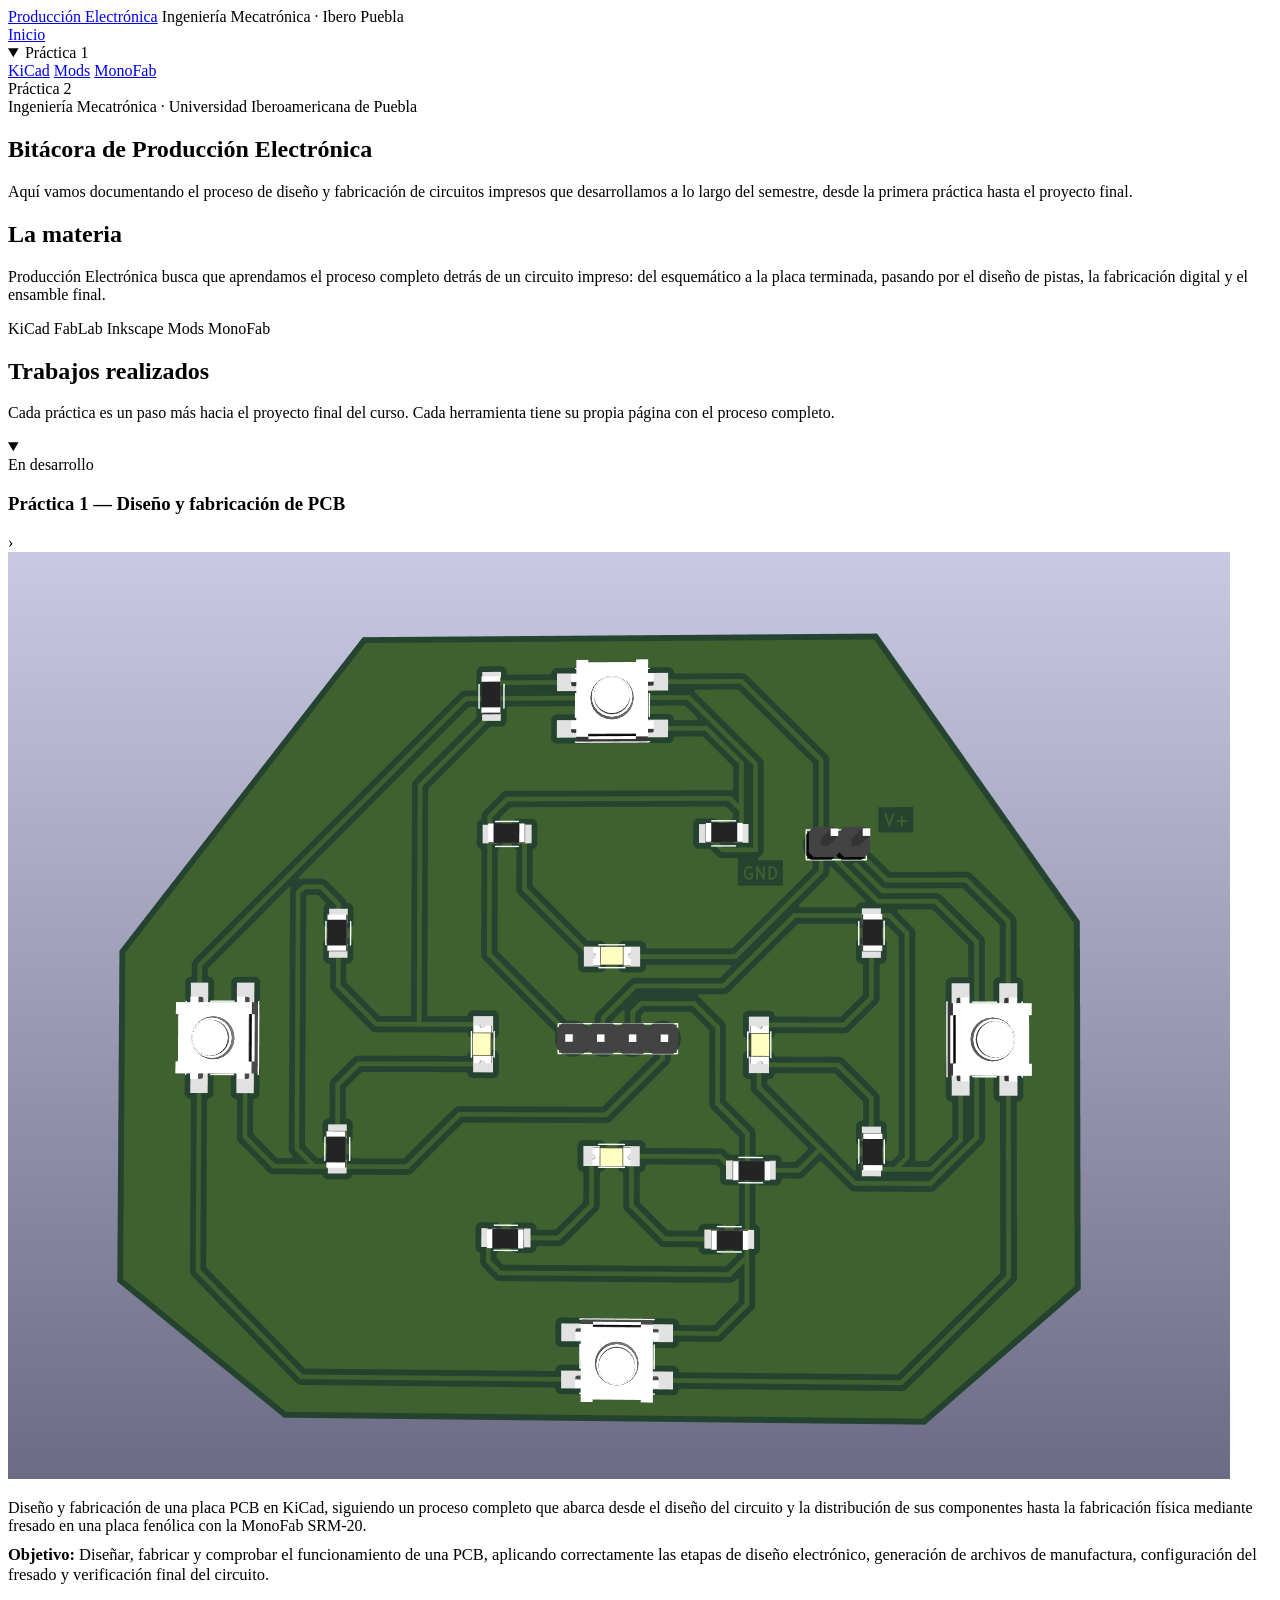
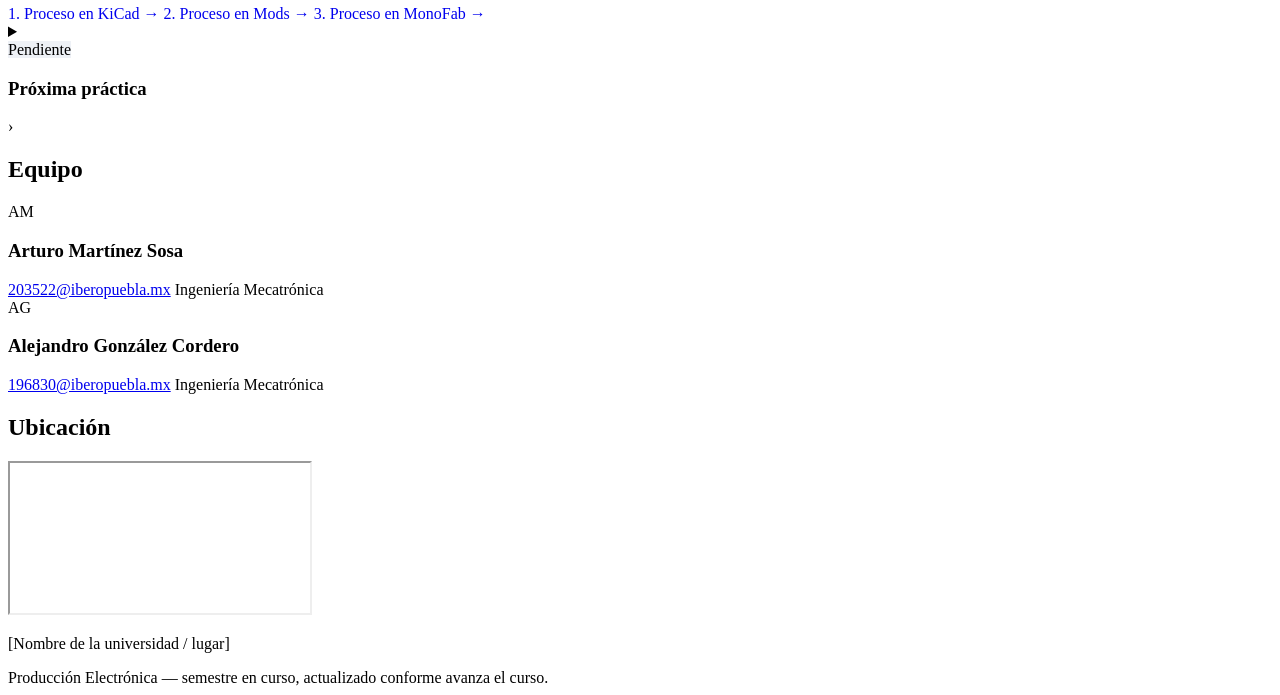
==== index.html @ 6d2a8191 "Update print statement from 'Hello' to 'Goodbye'" ====
<!DOCTYPE html>
<html lang="es">
<head>
<meta charset="UTF-8">
<meta name="viewport" content="width=device-width, initial-scale=1.0">
<title>Producción Electrónica</title>
<link rel="preconnect" href="https://fonts.googleapis.com">
<link rel="preconnect" href="https://fonts.gstatic.com" crossorigin>
<link href="https://fonts.googleapis.com/css2?family=IBM+Plex+Sans:wght@400;500;600;700&display=swap" rel="stylesheet">
<link rel="stylesheet" href="styles.css">
</head>
<body>

<div class="site-shell">
  <aside class="sidebar">
    <a href="index.html" class="brand">Producción Electrónica</a>
    <span class="brand-sub">Ingeniería Mecatrónica · Ibero Puebla</span>
    <nav>
      <a href="index.html" class="active">Inicio</a>
      <details class="sidebar-group" open>
        <summary>Práctica 1</summary>
        <div class="sidebar-subnav">
          <a href="kicad.html">KiCad</a>
          <a href="mods.html">Mods</a>
          <a href="monofab.html">MonoFab</a>
        </div>
      </details>
      <div class="sidebar-group-disabled">Práctica 2</div>
    </nav>
  </aside>

  <div class="site-main">

<section class="hero" id="inicio">
  <div class="wrap">
    <div class="kicker">Ingeniería Mecatrónica · Universidad Iberoamericana de Puebla</div>
    <h1>Bitácora de Producción Electrónica</h1>
    <p class="lead">Aquí vamos documentando el proceso de diseño y fabricación de circuitos impresos que desarrollamos a lo largo del semestre, desde la primera práctica hasta el proyecto final.</p>
  </div>
</section>

<section id="materia">
  <div class="wrap">
    <div class="section-head">
      <h2>La materia</h2>
      <p>Producción Electrónica busca que aprendamos el proceso completo detrás de un circuito impreso: del esquemático a la placa terminada, pasando por el diseño de pistas, la fabricación digital y el ensamble final.</p>
    </div>
    <div class="tools-row">
      <span class="tool-chip">KiCad</span>
      <span class="tool-chip">FabLab</span>
      <span class="tool-chip">Inkscape</span>
      <span class="tool-chip">Mods</span>
      <span class="tool-chip">MonoFab</span>
    </div>
  </div>
</section>

<section id="trabajos">
  <div class="wrap">
    <div class="section-head">
      <h2>Trabajos realizados</h2>
      <p>Cada práctica es un paso más hacia el proyecto final del curso. Cada herramienta tiene su propia página con el proceso completo.</p>
    </div>

    <details class="accordion" open>
      <summary>
        <div class="accordion-title">
          <span class="status-pill">En desarrollo</span>
          <h3>Práctica 1 — Diseño y fabricación de PCB</h3>
        </div>
        <span class="accordion-chevron">›</span>
      </summary>
      <div class="accordion-body">
        <div class="work-thumb has-img"><img src="images/pcb-render-3d.png" alt="Render 3D de la PCB con botones, LEDs y componentes SMD"></div>
        <p>Diseño y fabricación de una placa PCB en KiCad, siguiendo un proceso completo que abarca desde el diseño del circuito y la distribución de sus componentes hasta la fabricación física mediante fresado en una placa fenólica con la MonoFab SRM-20.</p>
        <p style="color:var(--ink); font-size:16.5px; margin:-6px 0 20px;"><strong>Objetivo:</strong> Diseñar, fabricar y comprobar el funcionamiento de una PCB, aplicando correctamente las etapas de diseño electrónico, generación de archivos de manufactura, configuración del fresado y verificación final del circuito.</p>

        <div class="tools-row">
          <a href="kicad.html" class="tool-chip" style="text-decoration:none;">1. Proceso en KiCad →</a>
          <a href="mods.html" class="tool-chip" style="text-decoration:none;">2. Proceso en Mods →</a>
          <a href="monofab.html" class="tool-chip" style="text-decoration:none;">3. Proceso en MonoFab →</a>
        </div>
      </div>
    </details>

    <details class="accordion">
      <summary>
        <div class="accordion-title">
          <span class="status-pill" style="color:var(--ink-dim); background:#eef1f6;">Pendiente</span>
          <h3>Próxima práctica</h3>
        </div>
        <span class="accordion-chevron">›</span>
      </summary>
      <div class="accordion-body">
        <p>Este espacio se irá llenando con cada práctica del curso hasta llegar al proyecto final.</p>
      </div>
    </details>
  </div>
</section>

<section id="equipo">
  <div class="wrap">
    <div class="section-head">
      <h2>Equipo</h2>
    </div>
    <div class="team-grid">
      <div class="person">
        <div class="avatar">AM</div>
        <h3>Arturo Martínez Sosa</h3>
        <a href="mailto:203522@iberopuebla.mx">203522@iberopuebla.mx</a>
        <span class="person-role">Ingeniería Mecatrónica</span>
      </div>
      <div class="person">
        <div class="avatar">AG</div>
        <h3>Alejandro González Cordero</h3>
        <a href="mailto:196830@iberopuebla.mx">196830@iberopuebla.mx</a>
        <span class="person-role">Ingeniería Mecatrónica</span>
      </div>
    </div>
  </div>
</section>

<section id="ubicacion">
  <div class="wrap">
    <div class="section-head">
      <h2>Ubicación</h2>
    </div>
    <div class="map-frame">
      <iframe
        src="https://www.google.com/maps?q=Universidad&output=embed"
        loading="lazy"
        referrerpolicy="no-referrer-when-downgrade">
      </iframe>
    </div>
    <p class="loc-caption">[Nombre de la universidad / lugar]</p>
  </div>
</section>

<footer>
  Producción Electrónica — semestre en curso, actualizado conforme avanza el curso.
</footer>

  </div>
</div>

</body>
</html>
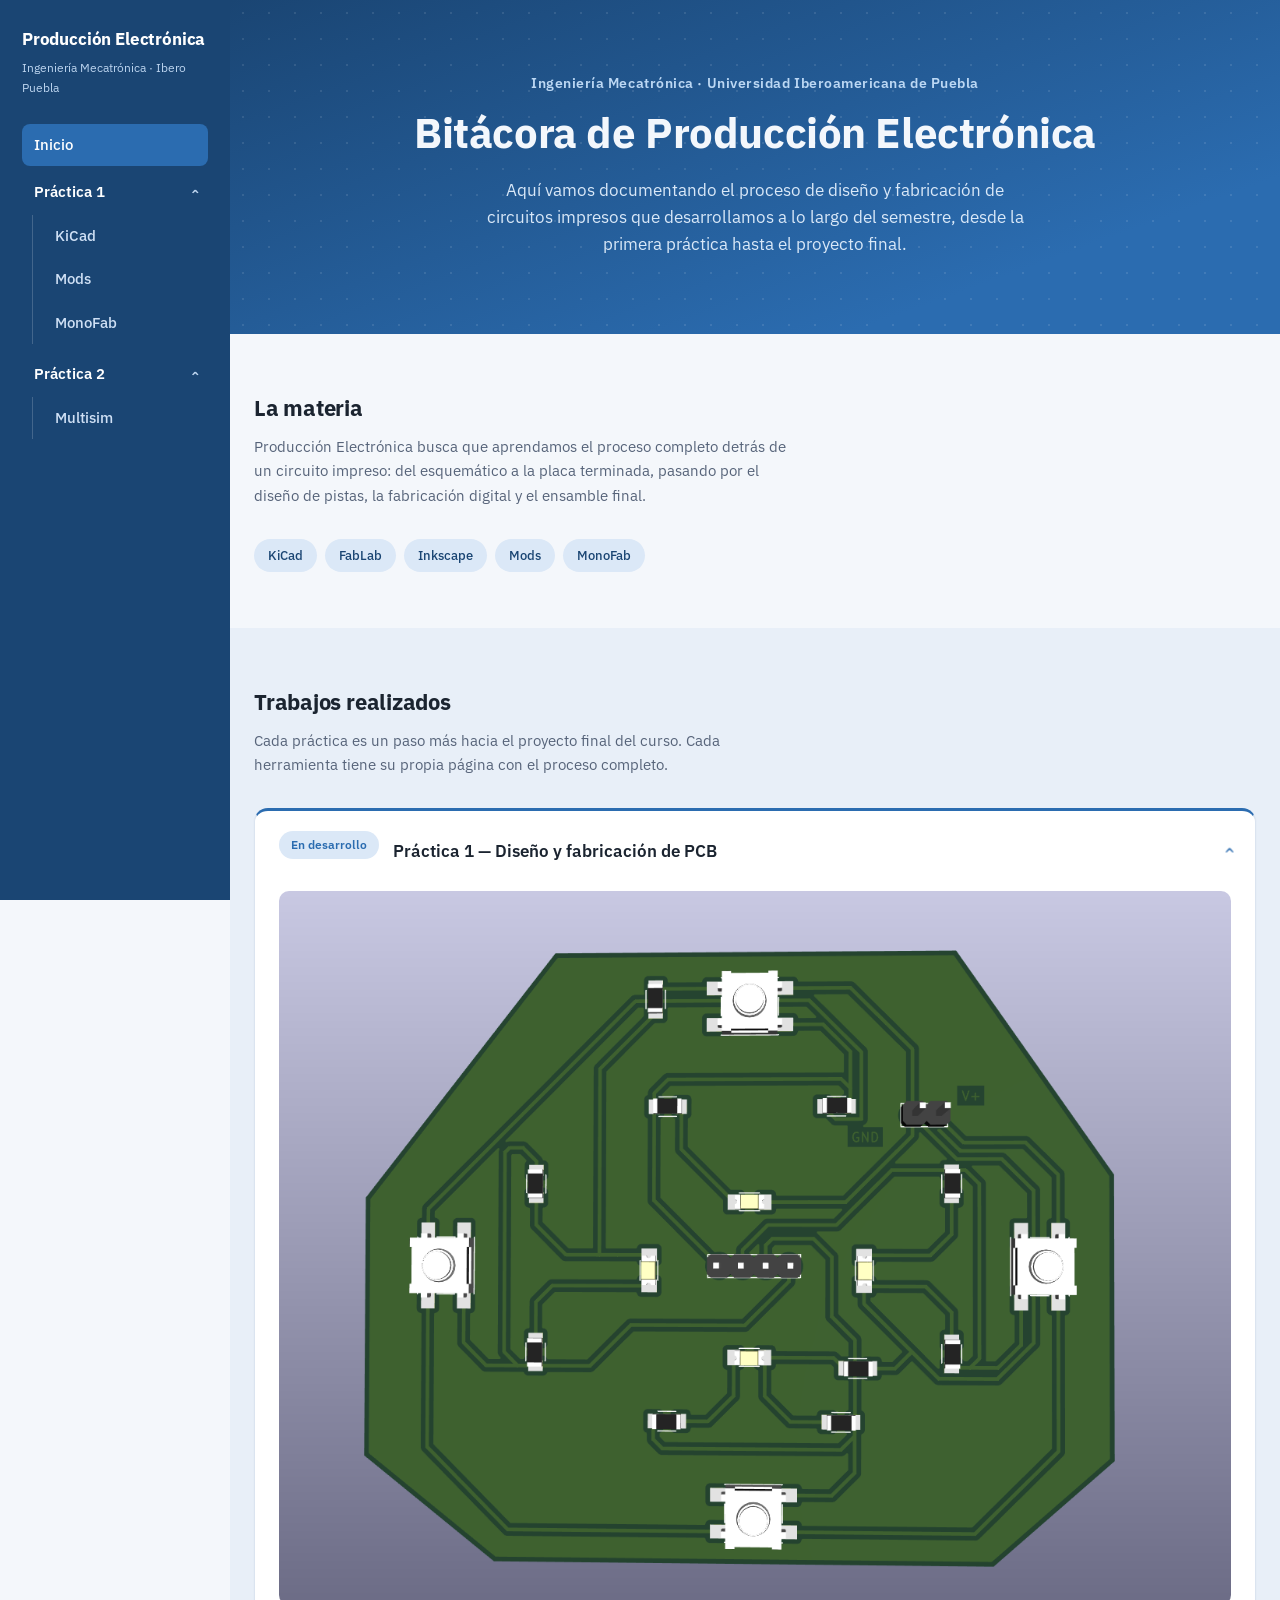
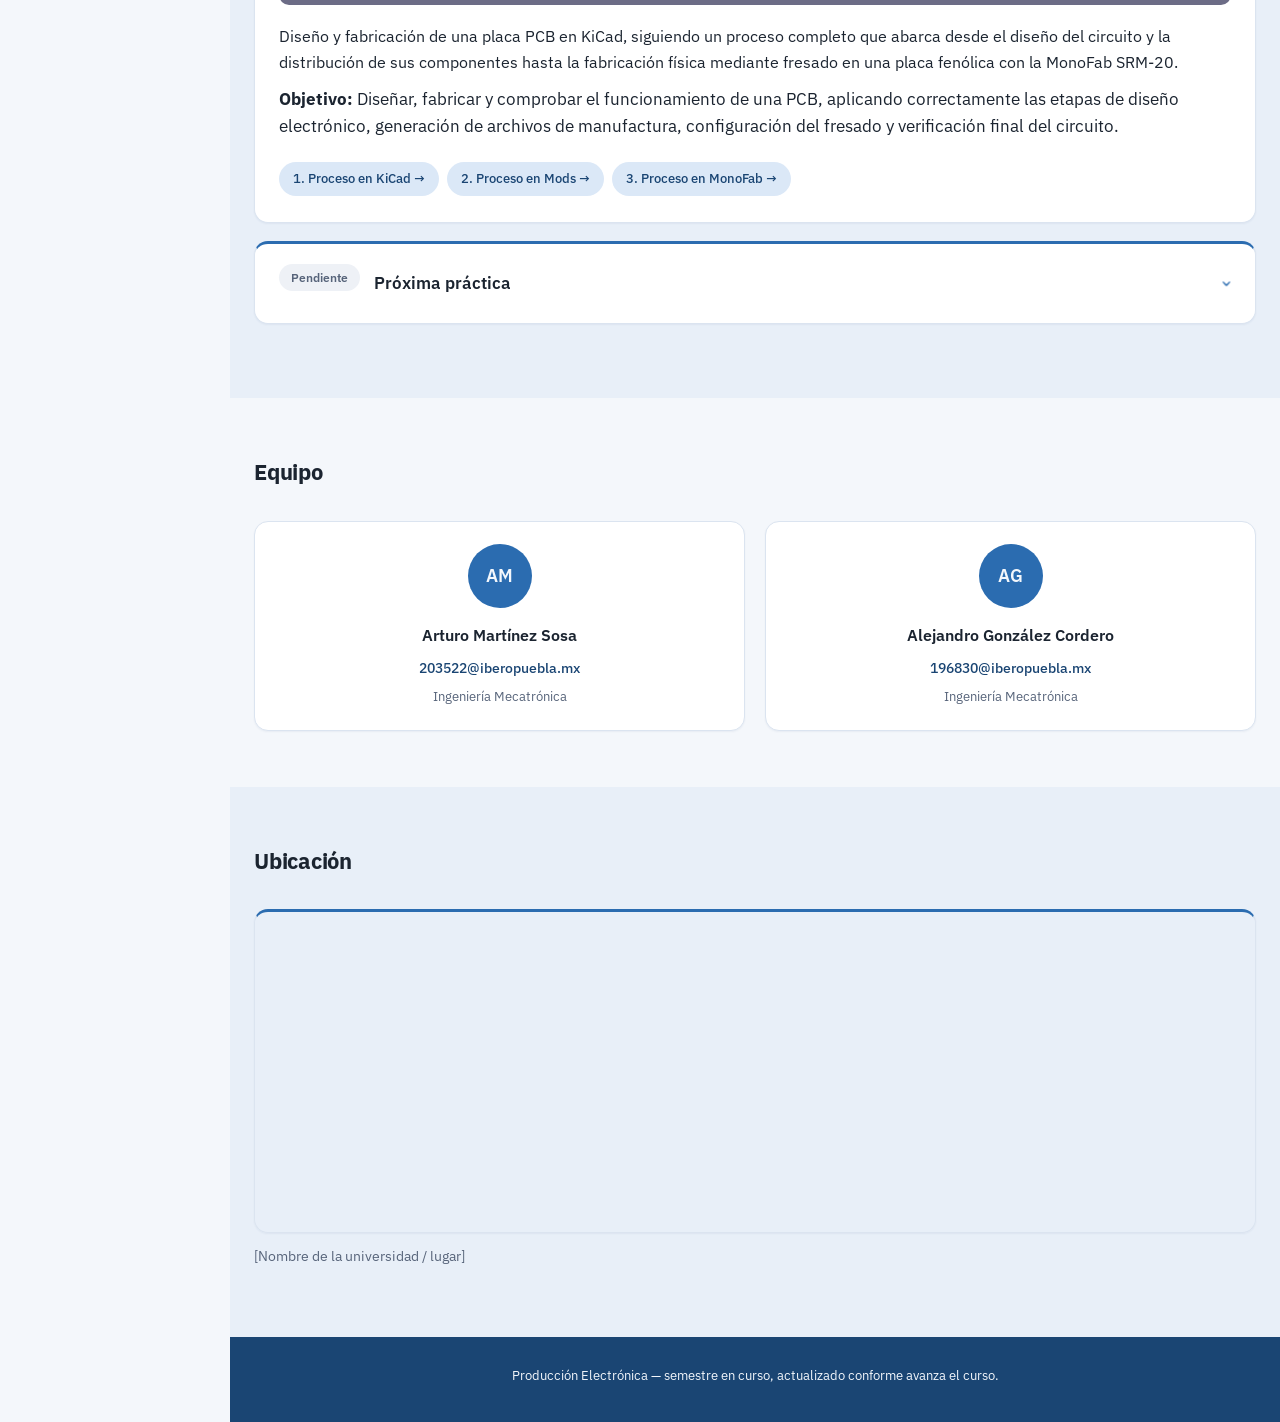
==== commit 54cb6cdb: "Replace disabled sidebar group with details element" ====
--- a/index.html
+++ b/index.html
@@ -25,7 +25,12 @@
           <a href="monofab.html">MonoFab</a>
         </div>
       </details>
-      <div class="sidebar-group-disabled">Práctica 2</div>
+      <details class="sidebar-group" open>
+        <summary>Práctica 2</summary>
+        <div class="sidebar-subnav">
+          <a href="multisim.html">Multisim</a>
+        </div>
+      </details>
     </nav>
   </aside>
 
--- a/styles.css
+++ b/styles.css
@@ -0,0 +1,871 @@
+  :root{
+    --bg:#f4f7fb;
+    --bg-alt:#e8eff8;
+    --surface:#ffffff;
+    --ink:#1b2430;
+    --ink-dim:#57647a;
+    --accent:#2b6cb0;
+    --accent-deep:#1a4573;
+    --accent-dim:#dbe8f7;
+    --on-accent:#f3f7fc;
+    --border:#dbe4f0;
+  }
+
+  *{box-sizing:border-box;}
+  html{scroll-behavior:smooth;}
+
+  body{
+    margin:0;
+    background:var(--bg);
+    color:var(--ink);
+    font-family:'IBM Plex Sans', sans-serif;
+    line-height:1.65;
+    font-size:16px;
+  }
+
+  a{color:var(--accent);}
+
+  .wrap{
+    max-width:1440px;
+    margin:0 auto;
+    padding:0 24px;
+  }
+
+  /* ---------- NAV ---------- */
+  header.topbar{
+    position:sticky;
+    top:0;
+    z-index:20;
+    background:rgba(26,69,115,0.96);
+    backdrop-filter:blur(6px);
+  }
+  .nav-inner{
+    max-width:1440px;
+    margin:0 auto;
+    padding:18px 24px;
+    display:flex;
+    align-items:center;
+    justify-content:space-between;
+    gap:20px;
+    flex-wrap:wrap;
+  }
+  .brand{
+    font-weight:600;
+    font-size:16px;
+    text-decoration:none;
+    color:var(--on-accent);
+    letter-spacing:-0.01em;
+  }
+  nav.links{
+    display:flex;
+    gap:26px;
+  }
+  nav.links a{
+    font-size:14px;
+    font-weight:500;
+    text-decoration:none;
+    color:#cfe0f5;
+  }
+  nav.links a:hover{color:#ffffff;}
+
+  /* ---------- HERO ---------- */
+  .hero{
+    padding:72px 0 68px;
+    text-align:center;
+    background:linear-gradient(160deg, var(--accent-deep), var(--accent) 78%);
+    color:var(--on-accent);
+    position:relative;
+    overflow:hidden;
+  }
+  .hero::after{
+    content:"";
+    position:absolute;
+    inset:0;
+    background-image:radial-gradient(rgba(255,255,255,0.10) 1.5px, transparent 1.5px);
+    background-size:26px 26px;
+    pointer-events:none;
+  }
+  .hero .wrap{position:relative;}
+  .hero .kicker{
+    font-size:13.5px;
+    font-weight:600;
+    letter-spacing:0.04em;
+    color:#bcd8f4;
+    margin-bottom:14px;
+  }
+  h1{
+    font-size:clamp(30px,4.2vw,42px);
+    font-weight:700;
+    line-height:1.2;
+    margin:0 0 18px;
+    letter-spacing:-0.01em;
+    color:var(--on-accent);
+  }
+  .hero p.lead{
+    max-width:56ch;
+    margin:0 auto 8px;
+    color:#d9e8f8;
+    font-size:16.5px;
+  }
+
+  /* ---------- SECTION SHELL ---------- */
+  section{padding:56px 0;}
+  section#materia{background:var(--bg);}
+  section#trabajos{background:var(--bg-alt);}
+  section#equipo{background:var(--bg);}
+  section#ubicacion{background:var(--bg-alt);}
+
+  .section-head{
+    margin-bottom:30px;
+  }
+  .section-head h2{
+    font-size:22px;
+    font-weight:700;
+    margin:0 0 8px;
+    letter-spacing:-0.01em;
+  }
+  .section-head p{
+    color:var(--ink-dim);
+    margin:0;
+    font-size:15px;
+    max-width:60ch;
+  }
+
+  /* ---------- MATERIA ---------- */
+  ul.topics{
+    list-style:none;
+    margin:0;padding:0;
+    display:grid;
+    grid-template-columns:1fr 1fr;
+    gap:12px 24px;
+  }
+  ul.topics li{
+    display:flex;
+    gap:10px;
+    font-size:15px;
+    align-items:flex-start;
+  }
+  ul.topics li::before{
+    content:"";
+    width:6px;height:6px;
+    border-radius:50%;
+    margin-top:8px;
+    background:var(--accent);
+    flex:none;
+  }
+  .tools-row{
+    display:flex;
+    gap:8px;
+    flex-wrap:wrap;
+    margin-top:22px;
+  }
+  .tool-chip{
+    font-size:13px;
+    font-weight:500;
+    color:var(--accent-deep);
+    background:var(--accent-dim);
+    border-radius:20px;
+    padding:6px 14px;
+  }
+
+  /* ---------- TRABAJOS ---------- */
+  .work-card{
+    display:grid;
+    grid-template-columns:220px 1fr;
+    gap:24px;
+    background:var(--surface);
+    border:1px solid var(--border);
+    border-top:3px solid var(--accent);
+    border-radius:14px;
+    padding:20px;
+    margin-bottom:20px;
+    align-items:center;
+    box-shadow:0 1px 2px rgba(26,69,115,0.06);
+  }
+  .work-thumb{
+    aspect-ratio:4/3;
+    background:var(--accent-dim);
+    border-radius:10px;
+    display:flex;
+    align-items:center;
+    justify-content:center;
+    color:var(--ink-dim);
+    font-size:12.5px;
+    text-align:center;
+    padding:14px;
+  }
+  .work-thumb.has-img{
+    padding:0;
+    overflow:hidden;
+  }
+  .work-thumb.has-img img{
+    width:100%;
+    height:100%;
+    object-fit:cover;
+    display:block;
+  }
+  .work-body h3{
+    font-size:17px;
+    font-weight:600;
+    margin:0 0 8px;
+  }
+  .work-body p{
+    color:var(--ink-dim);
+    margin:0 0 14px;
+    font-size:14.5px;
+  }
+  .status-pill{
+    display:inline-block;
+    font-size:12px;
+    font-weight:600;
+    color:var(--accent);
+    background:var(--accent-dim);
+    border-radius:20px;
+    padding:4px 12px;
+    margin-bottom:12px;
+  }
+  .spec-list{
+    display:grid;
+    grid-template-columns:1fr 1fr;
+    gap:6px 18px;
+    font-size:13.5px;
+    color:var(--ink-dim);
+    padding:0;
+    margin:0 0 12px;
+    list-style:none;
+  }
+  .spec-list li strong{color:var(--ink); font-weight:600;}
+  .next-note{
+    font-size:13px;
+    color:var(--ink-dim);
+    font-style:italic;
+  }
+
+  /* ---------- PROCESO PASO A PASO ---------- */
+  .process-intro{
+    margin:44px 0 28px;
+  }
+  .process-intro h3{
+    font-size:19px;
+    font-weight:700;
+    margin:0 0 8px;
+  }
+  .process-intro p{
+    color:var(--ink-dim);
+    font-size:14.5px;
+    margin:0;
+    max-width:64ch;
+  }
+  .ref-tables{
+    display:grid;
+    grid-template-columns:1fr 1fr;
+    gap:20px;
+    margin:0 0 44px;
+  }
+  .ref-card{
+    background:var(--surface);
+    border:1px solid var(--border);
+    border-radius:14px;
+    padding:20px 22px;
+    box-shadow:0 1px 2px rgba(26,69,115,0.06);
+  }
+  .ref-card h4{
+    font-size:15.5px;
+    font-weight:700;
+    margin:0 0 12px;
+  }
+  .ref-table{
+    width:100%;
+    border-collapse:collapse;
+    font-size:13.5px;
+  }
+  .ref-table td{
+    padding:7px 6px;
+    border-bottom:1px solid var(--border);
+    vertical-align:top;
+  }
+  .ref-table tr:last-child td{border-bottom:none;}
+  .ref-table td:first-child{
+    white-space:nowrap;
+    width:1%;
+    padding-right:14px;
+  }
+  .ref-table td:first-child kbd.key{margin:0 1px;}
+  .ref-num{
+    display:inline-block;
+    min-width:1.8em;
+    text-align:center;
+    font-weight:700;
+    color:var(--accent-deep);
+    background:var(--accent-dim);
+    border-radius:20px;
+    padding:2px 8px;
+    font-size:13px;
+  }
+  @media (max-width:700px){
+    .ref-tables{grid-template-columns:1fr;}
+  }
+  .spec-strip{
+    display:flex;
+    gap:10px;
+    flex-wrap:wrap;
+    margin:18px 0 8px;
+  }
+  .spec-strip span{
+    font-size:12.5px;
+    font-weight:500;
+    color:var(--accent-deep);
+    background:var(--accent-dim);
+    border-radius:20px;
+    padding:5px 12px;
+  }
+  .stage{
+    background:var(--surface);
+    border:1px solid var(--border);
+    border-radius:14px;
+    margin-bottom:20px;
+    box-shadow:0 1px 2px rgba(26,69,115,0.06);
+    overflow:hidden;
+  }
+
+  /* ---------- ÍNDICE STICKY ---------- */
+  .process-layout{
+    display:flex;
+    align-items:flex-start;
+    gap:32px;
+  }
+  .process-toc{
+    flex:0 0 232px;
+    position:sticky;
+    top:86px;
+    max-height:calc(100vh - 106px);
+    overflow-y:auto;
+    display:flex;
+    flex-direction:column;
+    padding:18px 16px;
+    background:var(--surface);
+    border:1px solid var(--border);
+    border-radius:12px;
+    box-shadow:0 1px 2px rgba(26,69,115,0.06);
+  }
+  .process-toc-title{
+    font-size:12px;
+    font-weight:700;
+    letter-spacing:0.06em;
+    text-transform:uppercase;
+    color:var(--ink-dim);
+    margin-bottom:10px;
+  }
+  .process-toc a{
+    text-decoration:none;
+    font-size:13.5px;
+    line-height:1.4;
+    padding:6px 0;
+    border-radius:6px;
+  }
+  .process-toc a.toc-stage{
+    color:var(--accent-deep);
+    font-weight:700;
+    margin-top:10px;
+  }
+  .process-toc a.toc-stage:first-child{margin-top:0;}
+  .process-toc a.toc-sub{
+    color:var(--ink-dim);
+    padding-left:14px;
+    border-left:2px solid var(--border);
+    font-weight:500;
+  }
+  .process-toc a.toc-sub:hover,
+  .process-toc a.toc-stage:hover{
+    color:var(--accent);
+  }
+  .process-main{
+    flex:1;
+    min-width:0;
+  }
+  .step-group-title{scroll-margin-top:86px;}
+  .stage-summary{scroll-margin-top:86px;}
+  @media (max-width:980px){
+    .process-layout{flex-direction:column;}
+    .process-toc{
+      position:static;
+      width:100%;
+      flex:none;
+      max-height:none;
+      flex-direction:row;
+      flex-wrap:wrap;
+      gap:4px 14px;
+      align-items:center;
+    }
+    .process-toc-title{width:100%;}
+    .process-toc a.toc-sub{
+      border-left:none;
+      padding-left:0;
+    }
+  }
+  .stage-summary{
+    list-style:none;
+    cursor:pointer;
+    display:flex;
+    align-items:center;
+    gap:18px;
+    padding:28px 30px;
+  }
+  .stage-summary::-webkit-details-marker{display:none;}
+  .stage-intro{
+    color:var(--ink-dim);
+    font-size:14.5px;
+    margin:0 0 20px;
+    max-width:64ch;
+  }
+  .stage-intro a{
+    color:var(--accent-deep);
+    font-weight:500;
+  }
+  .stage-num{
+    flex:none;
+    width:48px;height:48px;
+    border-radius:50%;
+    background:var(--accent);
+    color:var(--on-accent);
+    font-weight:700;
+    font-size:19px;
+    display:flex;align-items:center;justify-content:center;
+  }
+  .stage-summary h4{
+    font-size:30px;
+    font-weight:700;
+    margin:0;
+    flex:1;
+  }
+  .stage-chevron{
+    flex:none;
+    font-size:24px;
+    color:var(--accent);
+    transform:rotate(90deg);
+    transition:transform .18s ease;
+  }
+  .stage[open] .stage-chevron{transform:rotate(-90deg);}
+  .stage-body{
+    padding:0 30px 30px;
+    border-top:1px solid var(--border);
+    padding-top:26px;
+  }
+  .step-list{
+    list-style:none;
+    margin:0;padding:0;
+    display:flex;
+    flex-direction:column;
+    gap:40px;
+  }
+  .step-list li{
+    display:flex;
+    flex-direction:column;
+    gap:18px;
+  }
+  .step-list li .step-thumb{order:2;}
+  .step-list li .step-text{order:1;}
+  .step-thumb{
+    background:var(--bg-alt);
+    border:1px dashed var(--border);
+    border-radius:12px;
+    display:flex;
+    align-items:center;
+    justify-content:center;
+    color:var(--ink-dim);
+    font-size:13px;
+    text-align:center;
+    padding:24px;
+    line-height:1.3;
+    min-height:200px;
+  }
+  .step-thumb.has-img{
+    border-style:solid;
+    background:#fff;
+    padding:0;
+    overflow:hidden;
+  }
+  .step-thumb.has-img a{
+    display:block;
+    width:100%;
+  }
+  .step-thumb.has-img img{
+    width:100%;
+    height:auto;
+    max-height:min(900px, 85vh);
+    object-fit:contain;
+    display:block;
+    margin:0 auto;
+    background:#fff;
+  }
+  .step-text{
+    max-width:78ch;
+  }
+  .step-link-callout{
+    display:inline-block;
+    margin-bottom:14px;
+    padding:12px 18px;
+    background:var(--accent-dim);
+    border:1px solid var(--accent);
+    border-radius:8px;
+    color:var(--accent-deep);
+    font-weight:600;
+    font-size:15px;
+    text-decoration:none;
+    word-break:break-word;
+  }
+  .step-link-callout:hover{
+    background:var(--accent);
+    color:#fff;
+  }
+  kbd.key{
+    display:inline-block;
+    min-width:20px;
+    padding:2px 7px;
+    margin:0 1px;
+    background:var(--surface);
+    border:1px solid var(--accent);
+    border-bottom:2px solid var(--accent);
+    border-radius:5px;
+    color:var(--accent-deep);
+    font-family:'IBM Plex Sans', sans-serif;
+    font-weight:600;
+    font-size:13px;
+    text-align:center;
+    line-height:1.6;
+  }
+  .step-text strong{
+    display:block;
+    font-size:19px;
+    font-weight:700;
+    margin-bottom:8px;
+  }
+  .step-text span{
+    font-size:15.5px;
+    color:var(--ink-dim);
+    line-height:1.6;
+    display:block;
+  }
+  .step-text span + span{
+    margin-top:10px;
+  }
+  .step-group-title{
+    font-size:15px;
+    font-weight:700;
+    color:var(--accent-deep);
+    text-transform:uppercase;
+    letter-spacing:0.04em;
+    margin:0 0 20px;
+    padding-left:14px;
+    border-left:3px solid var(--accent);
+  }
+  .step-group-title:not(:first-child){
+    margin-top:36px;
+  }
+  .step-list li.pair{
+    display:flex;
+    flex-direction:column;
+    gap:18px;
+  }
+  .step-list li.pair .step-text{order:1;}
+  .step-list li.pair .step-thumb-row{order:2;}
+  .step-thumb-row{
+    display:flex;
+    flex-direction:column;
+    gap:16px;
+  }
+  .step-thumb-row .step-thumb{
+    flex:1;
+    min-height:280px;
+  }
+
+  /* ---------- ACORDEÓN DE PRÁCTICAS ---------- */
+  .accordion{
+    background:var(--surface);
+    border:1px solid var(--border);
+    border-top:3px solid var(--accent);
+    border-radius:14px;
+    margin-bottom:18px;
+    box-shadow:0 1px 2px rgba(26,69,115,0.06);
+  }
+  .accordion summary{
+    list-style:none;
+    cursor:pointer;
+    padding:20px 24px;
+    display:flex;
+    align-items:center;
+    justify-content:space-between;
+    gap:16px;
+  }
+  .accordion summary::-webkit-details-marker{display:none;}
+  .accordion-title{
+    display:flex;
+    align-items:center;
+    gap:14px;
+    flex-wrap:wrap;
+  }
+  .accordion-title h3{
+    font-size:17px;
+    font-weight:600;
+    margin:0;
+  }
+  .accordion-chevron{
+    flex:none;
+    font-size:20px;
+    color:var(--accent);
+    transform:rotate(90deg);
+    transition:transform .18s ease;
+  }
+  .accordion[open] .accordion-chevron{transform:rotate(-90deg);}
+  .accordion-body{
+    padding:0 24px 26px;
+  }
+  .accordion-body .work-thumb{
+    margin-bottom:18px;
+  }
+
+  /* ---------- EQUIPO ---------- */
+  .team-grid{
+    display:grid;
+    grid-template-columns:1fr 1fr;
+    gap:20px;
+  }
+  .person{
+    background:var(--surface);
+    border:1px solid var(--border);
+    border-radius:14px;
+    padding:22px;
+    text-align:center;
+    box-shadow:0 1px 2px rgba(26,69,115,0.06);
+  }
+  .avatar{
+    width:64px;height:64px;
+    border-radius:50%;
+    background:var(--accent);
+    display:flex;align-items:center;justify-content:center;
+    font-size:18px;
+    font-weight:600;
+    color:var(--on-accent);
+    margin:0 auto 14px;
+  }
+  .person h3{
+    font-size:16px;
+    font-weight:600;
+    margin:0 0 6px;
+  }
+  .person a{
+    font-size:13.5px;
+    text-decoration:none;
+    color:var(--accent-deep);
+    font-weight:500;
+  }
+  .person a:hover{text-decoration:underline;}
+  .person-role{
+    display:block;
+    margin-top:6px;
+    font-size:13px;
+    color:var(--ink-dim);
+  }
+
+  /* ---------- UBICACIÓN ---------- */
+  .map-frame{
+    border:1px solid var(--border);
+    border-top:3px solid var(--accent);
+    border-radius:14px;
+    overflow:hidden;
+    box-shadow:0 1px 2px rgba(26,69,115,0.06);
+  }
+  .map-frame iframe{
+    width:100%;
+    height:320px;
+    border:0;
+    display:block;
+  }
+  .loc-caption{
+    margin-top:12px;
+    font-size:13.5px;
+    color:var(--ink-dim);
+  }
+
+  footer{
+    padding:28px 0 36px;
+    text-align:center;
+    font-size:13px;
+    color:var(--on-accent);
+    background:var(--accent-deep);
+  }
+
+  @media (max-width: 680px){
+    .work-card{grid-template-columns:1fr;}
+    ul.topics{grid-template-columns:1fr;}
+    .team-grid{grid-template-columns:1fr;}
+    nav.links{gap:16px;}
+    .spec-list{grid-template-columns:1fr;}
+  }
+
+  @media (prefers-reduced-motion: reduce){
+    html{scroll-behavior:auto;}
+  }
+
+
+  /* ---------- SIDEBAR (menú lateral por página) ---------- */
+  .site-shell{
+    display:flex;
+    align-items:flex-start;
+    min-height:100vh;
+  }
+  .sidebar{
+    width:230px;
+    flex:none;
+    background:var(--accent-deep);
+    color:#eaf1fb;
+    padding:28px 22px;
+    position:sticky;
+    top:0;
+    height:100vh;
+    overflow-y:auto;
+  }
+  .sidebar .brand{
+    display:block;
+    font-weight:700;
+    font-size:17px;
+    color:#fff;
+    text-decoration:none;
+    margin-bottom:8px;
+    letter-spacing:-0.01em;
+    line-height:1.3;
+  }
+  .sidebar .brand-sub{
+    display:block;
+    font-size:12px;
+    color:#bcd4ef;
+    margin-bottom:26px;
+  }
+  .sidebar nav{
+    display:flex;
+    flex-direction:column;
+    gap:3px;
+  }
+  .sidebar nav a{
+    color:#cfe0f5;
+    text-decoration:none;
+    font-size:14.5px;
+    font-weight:500;
+    padding:9px 12px;
+    border-radius:8px;
+  }
+  .sidebar nav a:hover{background:rgba(255,255,255,0.08); color:#fff;}
+  .sidebar nav a.active{background:var(--accent); color:#fff;}
+  .sidebar-group{
+    margin-top:2px;
+  }
+  .sidebar-group summary{
+    list-style:none;
+    cursor:pointer;
+    display:flex;
+    align-items:center;
+    justify-content:space-between;
+    font-size:14.5px;
+    font-weight:600;
+    color:#fff;
+    padding:9px 12px;
+    border-radius:8px;
+  }
+  .sidebar-group summary::-webkit-details-marker{display:none;}
+  .sidebar-group summary:hover{background:rgba(255,255,255,0.08);}
+  .sidebar-group summary::after{
+    content:"›";
+    transform:rotate(90deg);
+    transition:transform .15s ease;
+    color:#bcd4ef;
+  }
+  .sidebar-group[open] summary::after{transform:rotate(-90deg);}
+  .sidebar-subnav{
+    display:flex;
+    flex-direction:column;
+    gap:2px;
+    margin:2px 0 4px 10px;
+    padding-left:10px;
+    border-left:1px solid rgba(255,255,255,0.18);
+  }
+  .sidebar-subnav a{
+    color:#cfe0f5;
+    text-decoration:none;
+    font-size:13.5px;
+    font-weight:500;
+    padding:7px 10px;
+    border-radius:8px;
+  }
+  .sidebar-subnav a:hover{background:rgba(255,255,255,0.08); color:#fff;}
+  .sidebar-subnav a.active{background:var(--accent); color:#fff;}
+  .sidebar-group-disabled{
+    font-size:14.5px;
+    font-weight:600;
+    color:#7f9ec3;
+    padding:9px 12px;
+  }
+  .site-main{
+    flex:1;
+    min-width:0;
+  }
+  .tool-page-header{
+    padding:48px 40px 6px;
+    border-bottom:1px solid var(--border);
+  }
+  .tool-page-header .kicker{
+    font-size:13px;
+    font-weight:600;
+    color:var(--accent-deep);
+    margin-bottom:8px;
+  }
+  .tool-page-header h1{
+    font-size:30px;
+    margin:0 0 12px;
+    letter-spacing:-0.01em;
+  }
+  .tool-page-header p{
+    color:var(--ink-dim);
+    font-size:15px;
+    max-width:70ch;
+    margin:0 0 24px;
+  }
+  .page-toc{
+    position:-webkit-sticky;
+    position:sticky;
+    top:0;
+    z-index:5;
+    display:flex;
+    flex-wrap:wrap;
+    gap:8px;
+    margin:0 0 8px;
+    padding:14px 40px;
+    background:var(--bg);
+    border-bottom:1px solid var(--border);
+  }
+  .page-toc a{
+    font-size:13px;
+    font-weight:500;
+    color:var(--accent-deep);
+    background:var(--accent-dim);
+    border-radius:20px;
+    padding:6px 14px;
+    text-decoration:none;
+  }
+  .page-toc a:hover{background:var(--accent); color:#fff;}
+  .tool-page-body{
+    padding:8px 40px 60px;
+    max-width:1000px;
+  }
+  @media (max-width:900px){
+    .site-shell{flex-direction:column;}
+    .sidebar{
+      width:100%;
+      height:auto;
+      position:static;
+      padding:16px 20px;
+    }
+    .sidebar nav{flex-direction:row; flex-wrap:wrap;}
+    .tool-page-header{padding:28px 20px 6px;}
+    .tool-page-body{padding:8px 20px 40px;}
+    .page-toc{margin:0 0 8px; padding:12px 20px;}
+  }
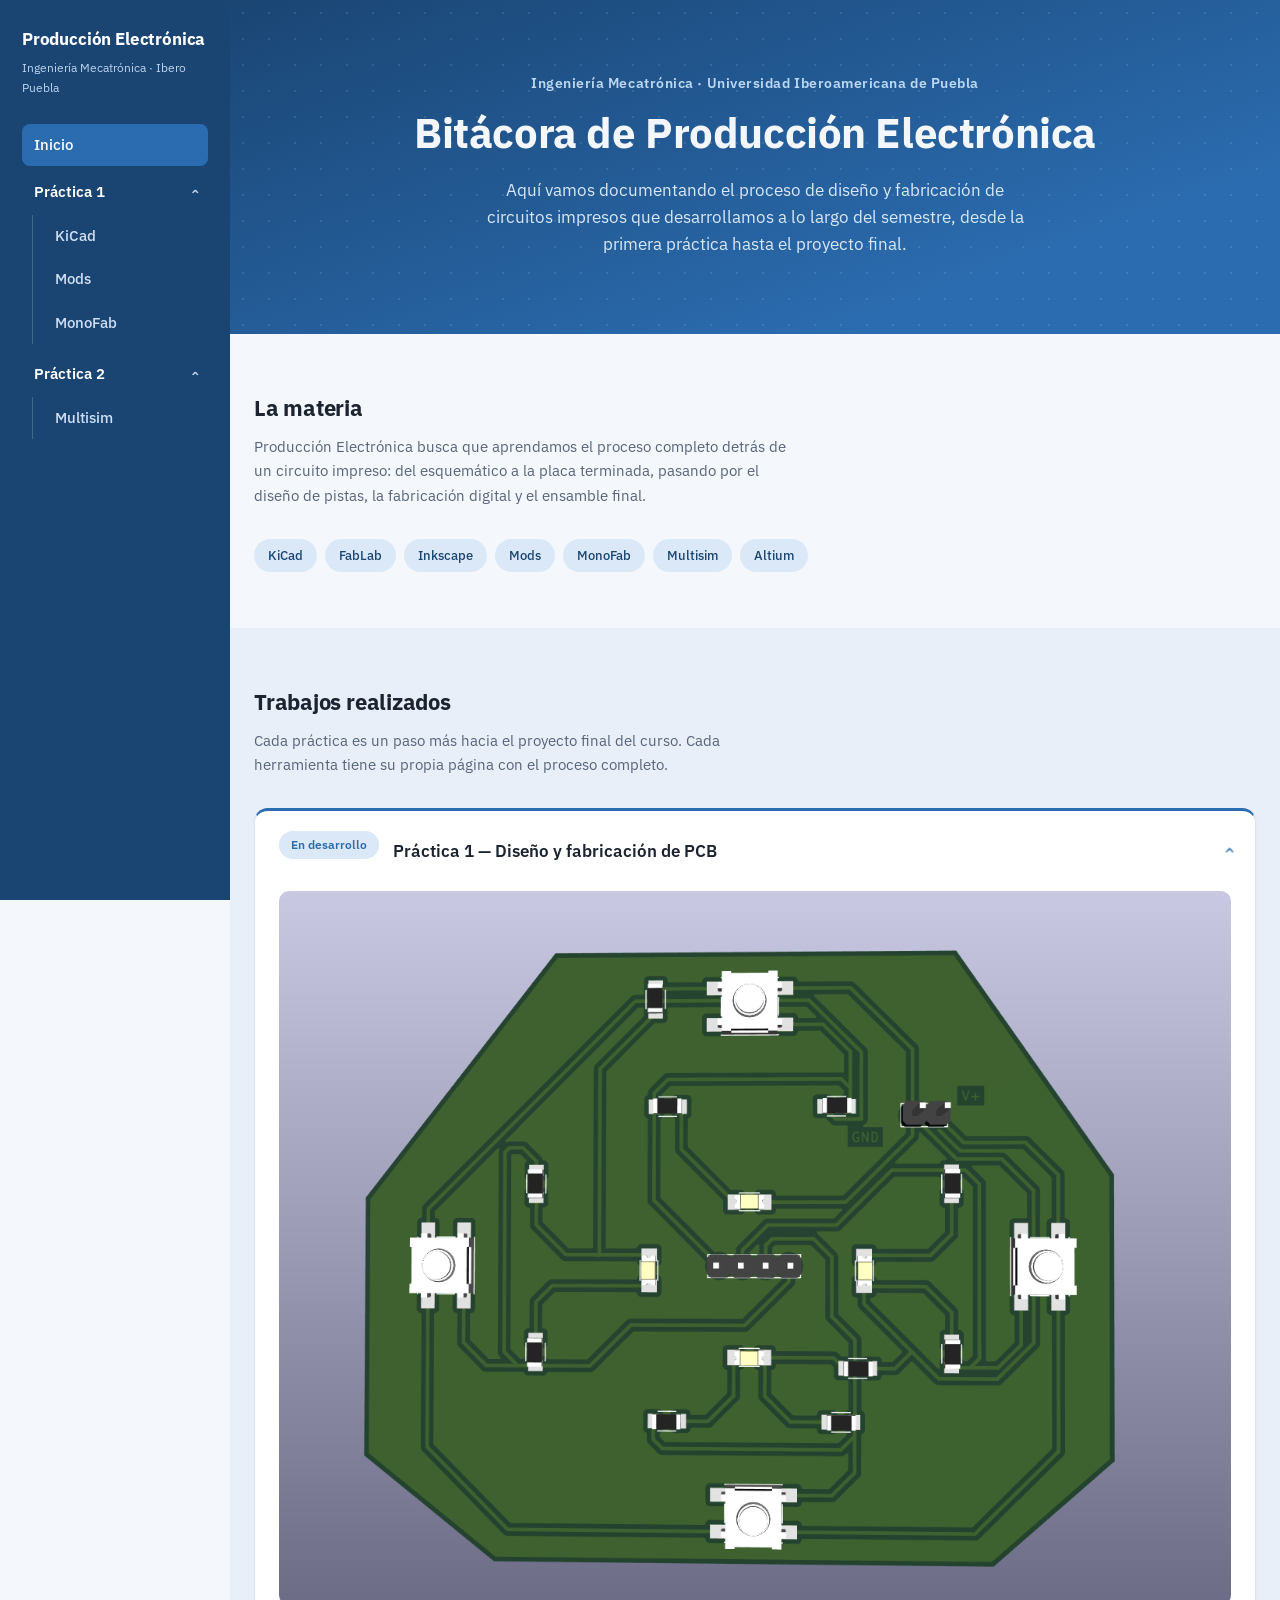
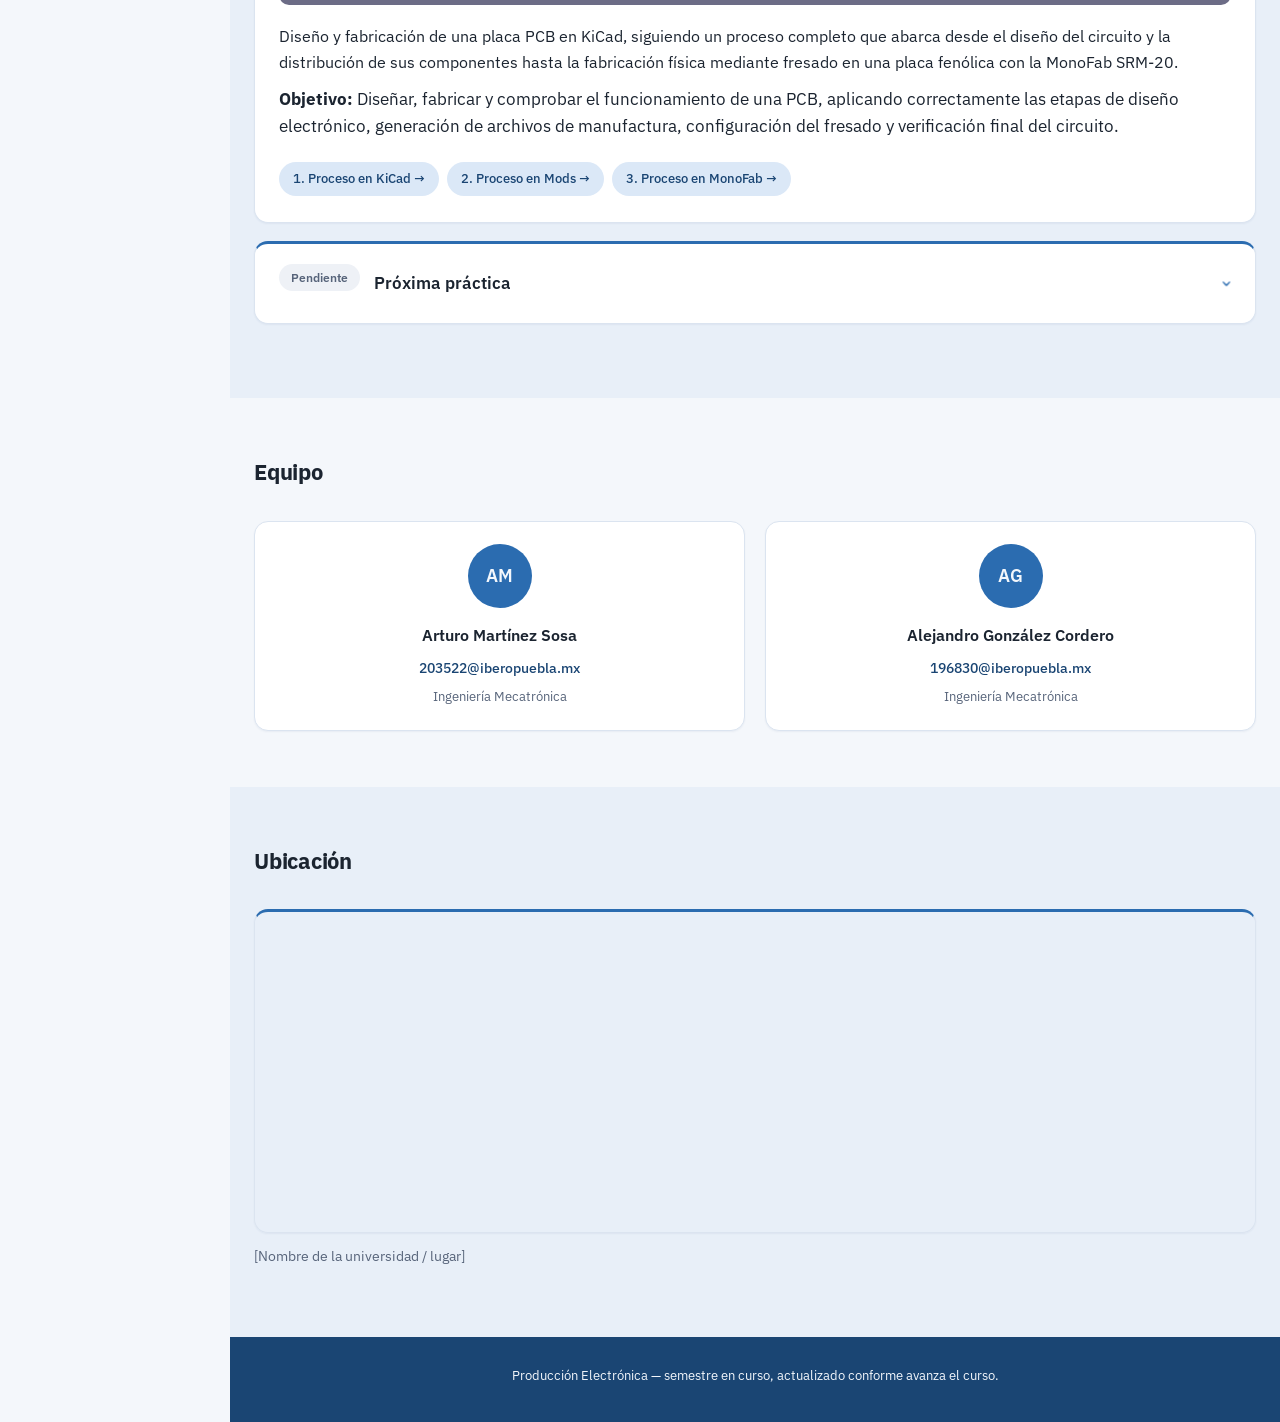
==== commit ed347e50: "Add Multisim and Altium tool chips to index.html" ====
--- a/index.html
+++ b/index.html
@@ -56,6 +56,8 @@
       <span class="tool-chip">Inkscape</span>
       <span class="tool-chip">Mods</span>
       <span class="tool-chip">MonoFab</span>
+      <span class="tool-chip">Multisim</span>
+      <span class="tool-chip">Altium</span>
     </div>
   </div>
 </section>
--- a/styles.css
+++ b/styles.css
@@ -822,6 +822,7 @@
     font-size:30px;
     margin:0 0 12px;
     letter-spacing:-0.01em;
+    color:var(--ink);
   }
   .tool-page-header p{
     color:var(--ink-dim);
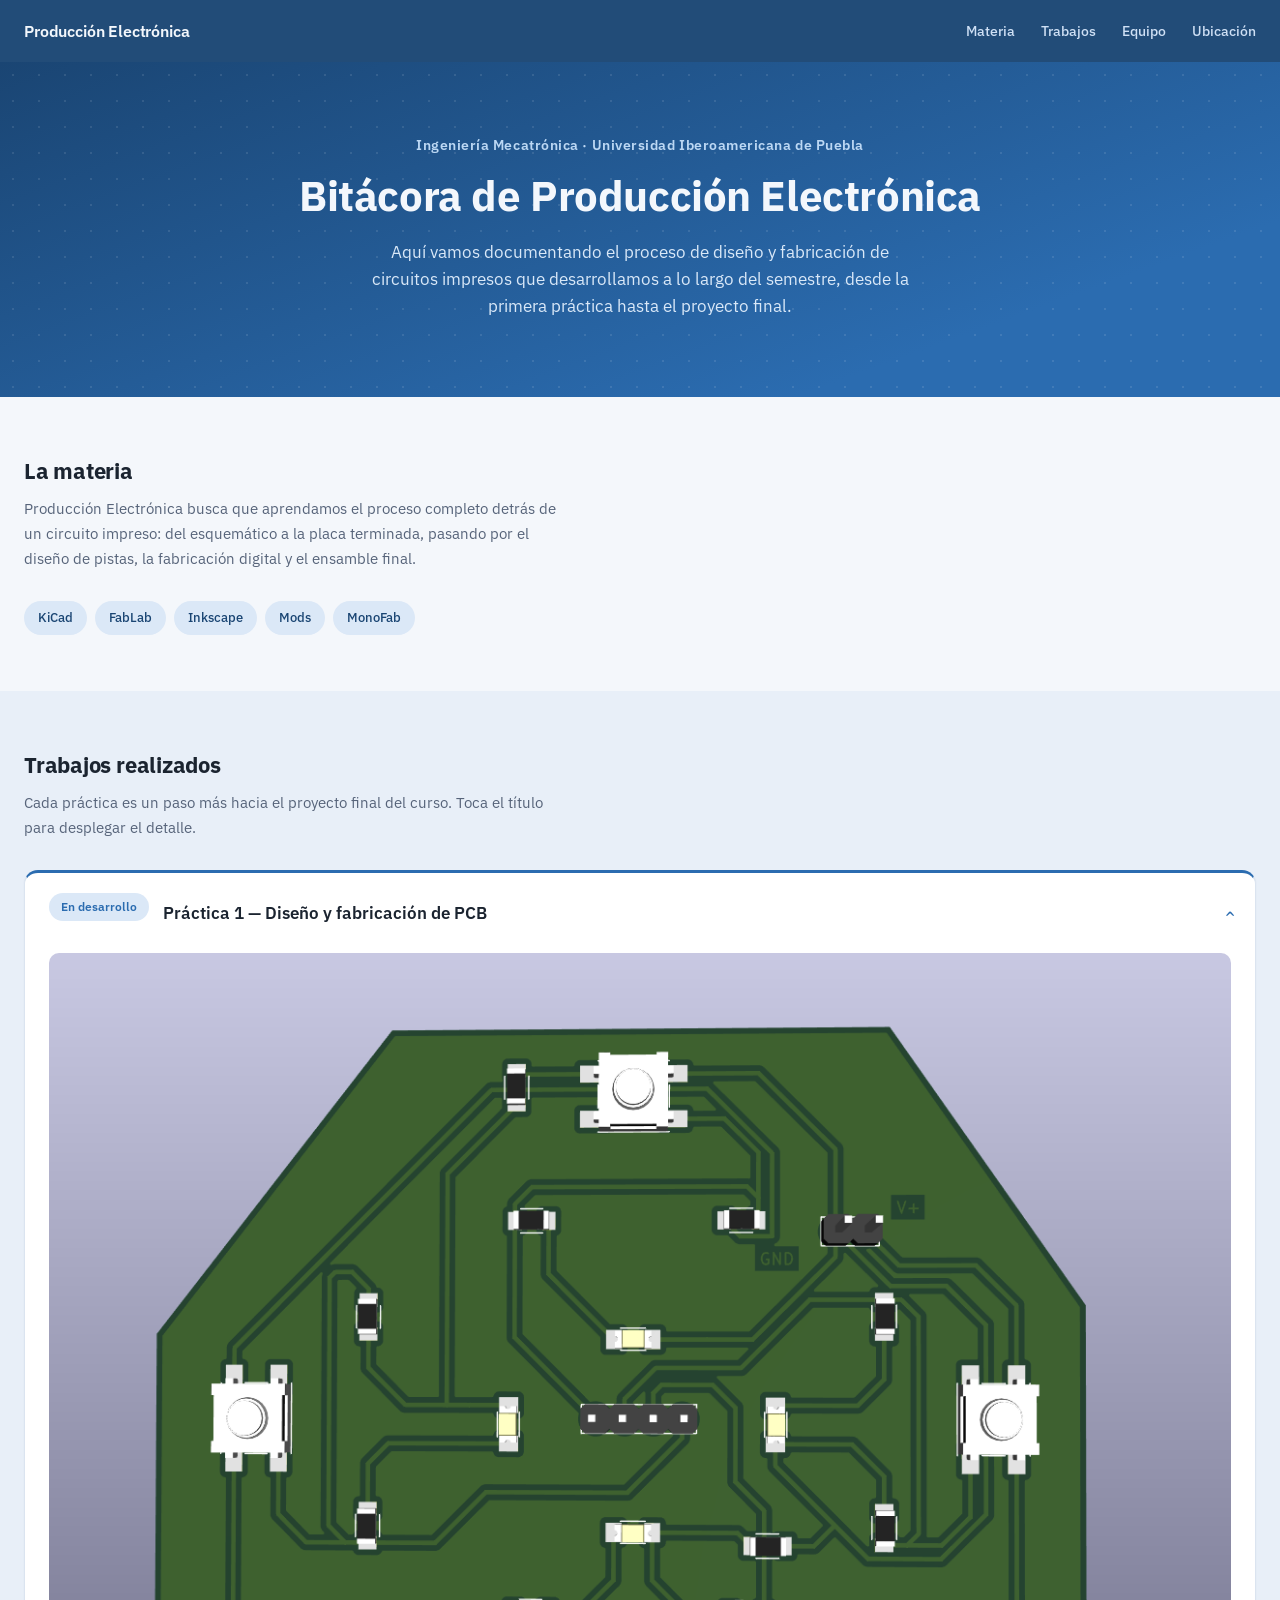
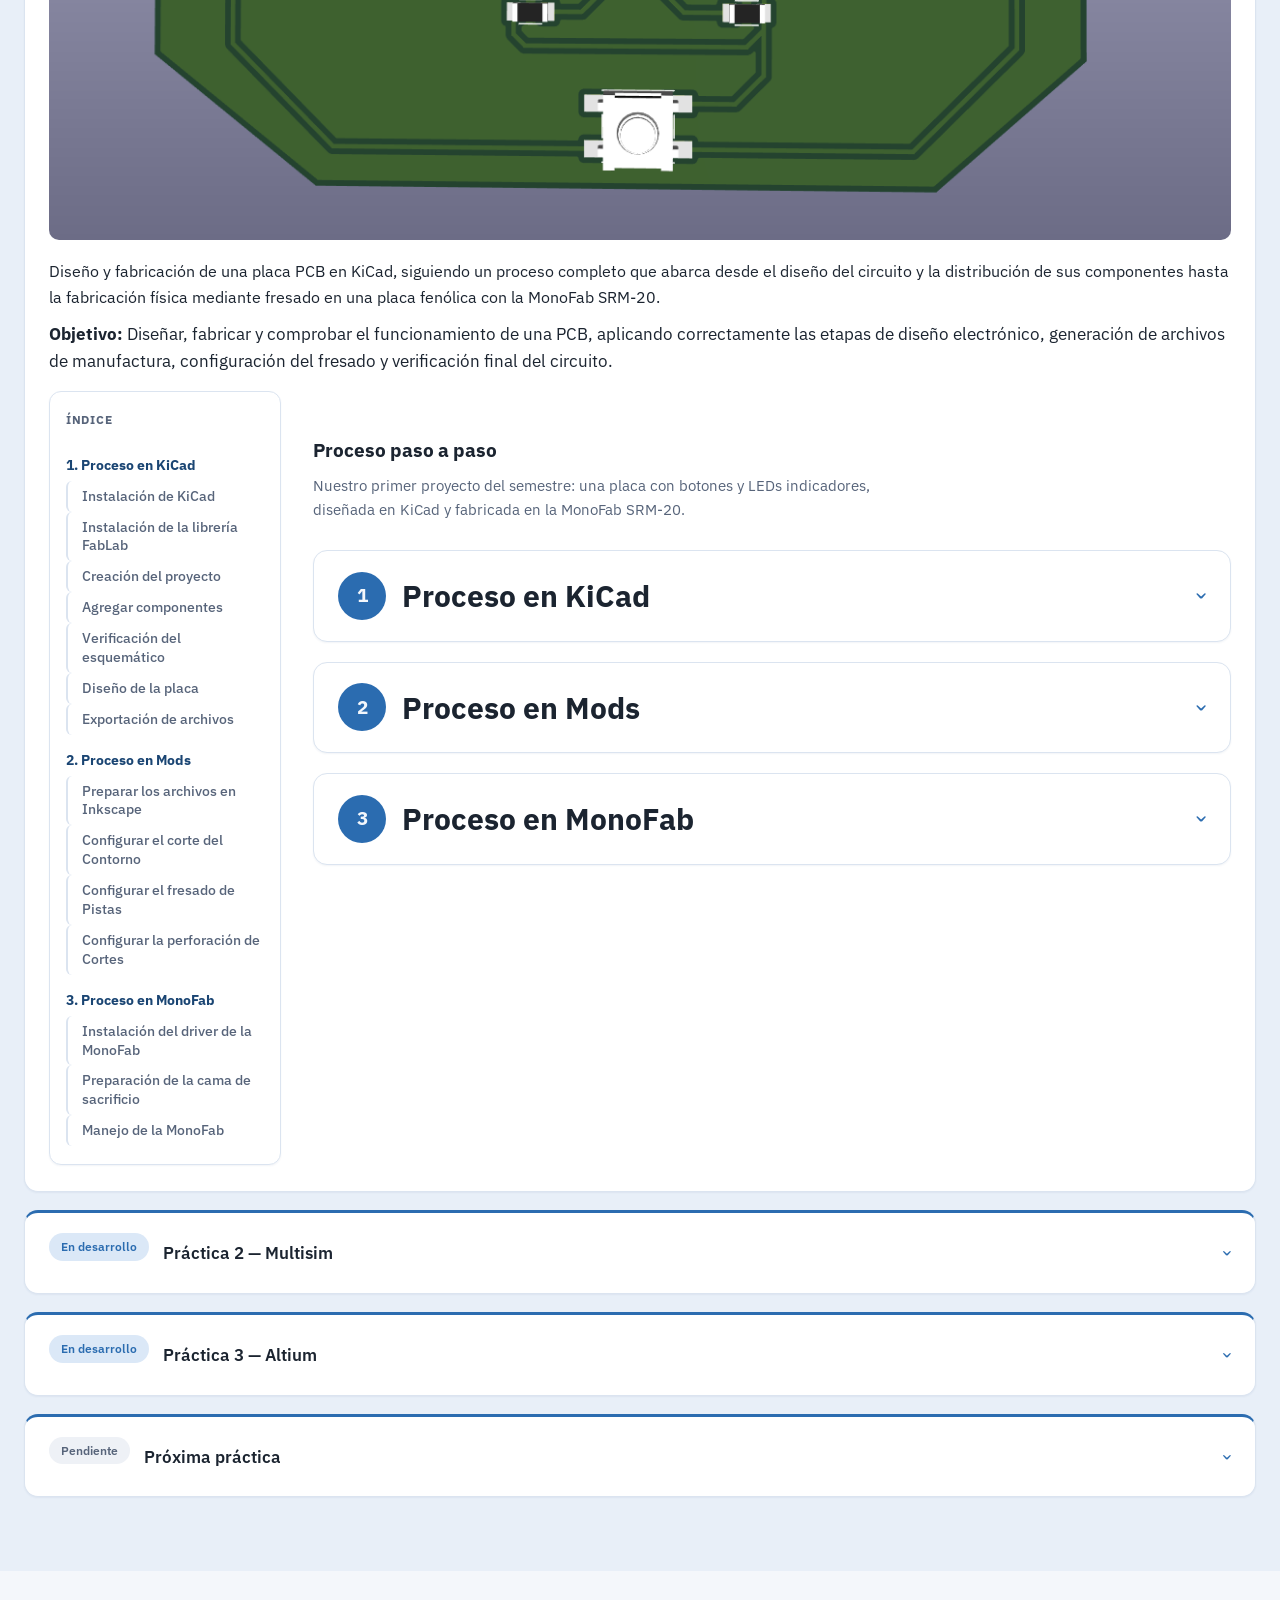
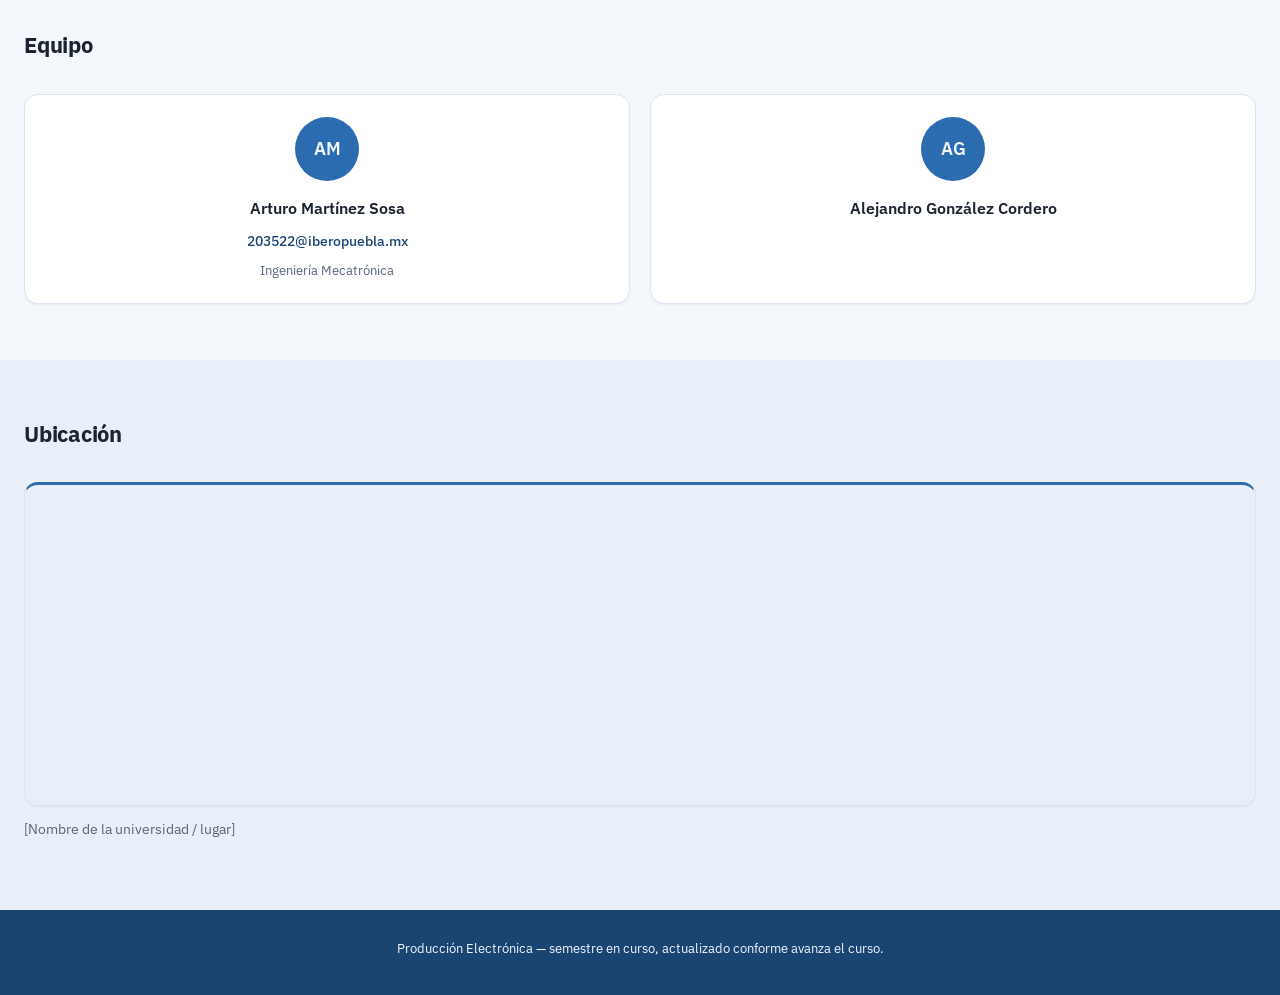
==== commit 477dd597: "Update print statement from 'Hello' to 'Goodbye'" ====
--- a/index.html
+++ b/index.html
@@ -7,34 +7,682 @@
 <link rel="preconnect" href="https://fonts.googleapis.com">
 <link rel="preconnect" href="https://fonts.gstatic.com" crossorigin>
 <link href="https://fonts.googleapis.com/css2?family=IBM+Plex+Sans:wght@400;500;600;700&display=swap" rel="stylesheet">
-<link rel="stylesheet" href="styles.css">
+<style>
+  :root{
+    --bg:#f4f7fb;
+    --bg-alt:#e8eff8;
+    --surface:#ffffff;
+    --ink:#1b2430;
+    --ink-dim:#57647a;
+    --accent:#2b6cb0;
+    --accent-deep:#1a4573;
+    --accent-dim:#dbe8f7;
+    --on-accent:#f3f7fc;
+    --border:#dbe4f0;
+  }
+
+  *{box-sizing:border-box;}
+  html{scroll-behavior:smooth;}
+
+  body{
+    margin:0;
+    background:var(--bg);
+    color:var(--ink);
+    font-family:'IBM Plex Sans', sans-serif;
+    line-height:1.65;
+    font-size:16px;
+  }
+
+  a{color:var(--accent);}
+
+  .wrap{
+    max-width:1440px;
+    margin:0 auto;
+    padding:0 24px;
+  }
+
+  /* ---------- NAV ---------- */
+  header.topbar{
+    position:sticky;
+    top:0;
+    z-index:20;
+    background:rgba(26,69,115,0.96);
+    backdrop-filter:blur(6px);
+  }
+  .nav-inner{
+    max-width:1440px;
+    margin:0 auto;
+    padding:18px 24px;
+    display:flex;
+    align-items:center;
+    justify-content:space-between;
+    gap:20px;
+    flex-wrap:wrap;
+  }
+  .brand{
+    font-weight:600;
+    font-size:16px;
+    text-decoration:none;
+    color:var(--on-accent);
+    letter-spacing:-0.01em;
+  }
+  nav.links{
+    display:flex;
+    gap:26px;
+  }
+  nav.links a{
+    font-size:14px;
+    font-weight:500;
+    text-decoration:none;
+    color:#cfe0f5;
+  }
+  nav.links a:hover{color:#ffffff;}
+
+  /* ---------- HERO ---------- */
+  .hero{
+    padding:72px 0 68px;
+    text-align:center;
+    background:linear-gradient(160deg, var(--accent-deep), var(--accent) 78%);
+    color:var(--on-accent);
+    position:relative;
+    overflow:hidden;
+  }
+  .hero::after{
+    content:"";
+    position:absolute;
+    inset:0;
+    background-image:radial-gradient(rgba(255,255,255,0.10) 1.5px, transparent 1.5px);
+    background-size:26px 26px;
+    pointer-events:none;
+  }
+  .hero .wrap{position:relative;}
+  .hero .kicker{
+    font-size:13.5px;
+    font-weight:600;
+    letter-spacing:0.04em;
+    color:#bcd8f4;
+    margin-bottom:14px;
+  }
+  h1{
+    font-size:clamp(30px,4.2vw,42px);
+    font-weight:700;
+    line-height:1.2;
+    margin:0 0 18px;
+    letter-spacing:-0.01em;
+    color:var(--on-accent);
+  }
+  .hero p.lead{
+    max-width:56ch;
+    margin:0 auto 8px;
+    color:#d9e8f8;
+    font-size:16.5px;
+  }
+
+  /* ---------- SECTION SHELL ---------- */
+  section{padding:56px 0;}
+  section#materia{background:var(--bg);}
+  section#trabajos{background:var(--bg-alt);}
+  section#equipo{background:var(--bg);}
+  section#ubicacion{background:var(--bg-alt);}
+
+  .section-head{
+    margin-bottom:30px;
+  }
+  .section-head h2{
+    font-size:22px;
+    font-weight:700;
+    margin:0 0 8px;
+    letter-spacing:-0.01em;
+  }
+  .section-head p{
+    color:var(--ink-dim);
+    margin:0;
+    font-size:15px;
+    max-width:60ch;
+  }
+
+  /* ---------- MATERIA ---------- */
+  ul.topics{
+    list-style:none;
+    margin:0;padding:0;
+    display:grid;
+    grid-template-columns:1fr 1fr;
+    gap:12px 24px;
+  }
+  ul.topics li{
+    display:flex;
+    gap:10px;
+    font-size:15px;
+    align-items:flex-start;
+  }
+  ul.topics li::before{
+    content:"";
+    width:6px;height:6px;
+    border-radius:50%;
+    margin-top:8px;
+    background:var(--accent);
+    flex:none;
+  }
+  .tools-row{
+    display:flex;
+    gap:8px;
+    flex-wrap:wrap;
+    margin-top:22px;
+  }
+  .tool-chip{
+    font-size:13px;
+    font-weight:500;
+    color:var(--accent-deep);
+    background:var(--accent-dim);
+    border-radius:20px;
+    padding:6px 14px;
+  }
+
+  /* ---------- TRABAJOS ---------- */
+  .work-card{
+    display:grid;
+    grid-template-columns:220px 1fr;
+    gap:24px;
+    background:var(--surface);
+    border:1px solid var(--border);
+    border-top:3px solid var(--accent);
+    border-radius:14px;
+    padding:20px;
+    margin-bottom:20px;
+    align-items:center;
+    box-shadow:0 1px 2px rgba(26,69,115,0.06);
+  }
+  .work-thumb{
+    aspect-ratio:4/3;
+    background:var(--accent-dim);
+    border-radius:10px;
+    display:flex;
+    align-items:center;
+    justify-content:center;
+    color:var(--ink-dim);
+    font-size:12.5px;
+    text-align:center;
+    padding:14px;
+  }
+  .work-thumb.has-img{
+    padding:0;
+    overflow:hidden;
+  }
+  .work-thumb.has-img img{
+    width:100%;
+    height:100%;
+    object-fit:cover;
+    display:block;
+  }
+  .work-body h3{
+    font-size:17px;
+    font-weight:600;
+    margin:0 0 8px;
+  }
+  .work-body p{
+    color:var(--ink-dim);
+    margin:0 0 14px;
+    font-size:14.5px;
+  }
+  .status-pill{
+    display:inline-block;
+    font-size:12px;
+    font-weight:600;
+    color:var(--accent);
+    background:var(--accent-dim);
+    border-radius:20px;
+    padding:4px 12px;
+    margin-bottom:12px;
+  }
+  .spec-list{
+    display:grid;
+    grid-template-columns:1fr 1fr;
+    gap:6px 18px;
+    font-size:13.5px;
+    color:var(--ink-dim);
+    padding:0;
+    margin:0 0 12px;
+    list-style:none;
+  }
+  .spec-list li strong{color:var(--ink); font-weight:600;}
+  .next-note{
+    font-size:13px;
+    color:var(--ink-dim);
+    font-style:italic;
+  }
+
+  /* ---------- PROCESO PASO A PASO ---------- */
+  .process-intro{
+    margin:44px 0 28px;
+  }
+  .process-intro h3{
+    font-size:19px;
+    font-weight:700;
+    margin:0 0 8px;
+  }
+  .process-intro p{
+    color:var(--ink-dim);
+    font-size:14.5px;
+    margin:0;
+    max-width:64ch;
+  }
+  .spec-strip{
+    display:flex;
+    gap:10px;
+    flex-wrap:wrap;
+    margin:18px 0 8px;
+  }
+  .spec-strip span{
+    font-size:12.5px;
+    font-weight:500;
+    color:var(--accent-deep);
+    background:var(--accent-dim);
+    border-radius:20px;
+    padding:5px 12px;
+  }
+  .stage{
+    background:var(--surface);
+    border:1px solid var(--border);
+    border-radius:14px;
+    margin-bottom:20px;
+    box-shadow:0 1px 2px rgba(26,69,115,0.06);
+    overflow:hidden;
+  }
+
+  /* ---------- ÍNDICE STICKY ---------- */
+  .process-layout{
+    display:flex;
+    align-items:flex-start;
+    gap:32px;
+  }
+  .process-toc{
+    flex:0 0 232px;
+    position:sticky;
+    top:86px;
+    max-height:calc(100vh - 106px);
+    overflow-y:auto;
+    display:flex;
+    flex-direction:column;
+    padding:18px 16px;
+    background:var(--surface);
+    border:1px solid var(--border);
+    border-radius:12px;
+    box-shadow:0 1px 2px rgba(26,69,115,0.06);
+  }
+  .process-toc-title{
+    font-size:12px;
+    font-weight:700;
+    letter-spacing:0.06em;
+    text-transform:uppercase;
+    color:var(--ink-dim);
+    margin-bottom:10px;
+  }
+  .process-toc a{
+    text-decoration:none;
+    font-size:13.5px;
+    line-height:1.4;
+    padding:6px 0;
+    border-radius:6px;
+  }
+  .process-toc a.toc-stage{
+    color:var(--accent-deep);
+    font-weight:700;
+    margin-top:10px;
+  }
+  .process-toc a.toc-stage:first-child{margin-top:0;}
+  .process-toc a.toc-sub{
+    color:var(--ink-dim);
+    padding-left:14px;
+    border-left:2px solid var(--border);
+    font-weight:500;
+  }
+  .process-toc a.toc-sub:hover,
+  .process-toc a.toc-stage:hover{
+    color:var(--accent);
+  }
+  .process-main{
+    flex:1;
+    min-width:0;
+  }
+  .step-group-title{scroll-margin-top:86px;}
+  .stage-summary{scroll-margin-top:86px;}
+  @media (max-width:980px){
+    .process-layout{flex-direction:column;}
+    .process-toc{
+      position:static;
+      width:100%;
+      flex:none;
+      max-height:none;
+      flex-direction:row;
+      flex-wrap:wrap;
+      gap:4px 14px;
+      align-items:center;
+    }
+    .process-toc-title{width:100%;}
+    .process-toc a.toc-sub{
+      border-left:none;
+      padding-left:0;
+    }
+  }
+  .stage-summary{
+    list-style:none;
+    cursor:pointer;
+    display:flex;
+    align-items:center;
+    gap:18px;
+    padding:28px 30px;
+  }
+  .stage-summary::-webkit-details-marker{display:none;}
+  .stage-intro{
+    color:var(--ink-dim);
+    font-size:14.5px;
+    margin:0 0 20px;
+    max-width:64ch;
+  }
+  .stage-intro a{
+    color:var(--accent-deep);
+    font-weight:500;
+  }
+  .stage-num{
+    flex:none;
+    width:48px;height:48px;
+    border-radius:50%;
+    background:var(--accent);
+    color:var(--on-accent);
+    font-weight:700;
+    font-size:19px;
+    display:flex;align-items:center;justify-content:center;
+  }
+  .stage-summary h4{
+    font-size:30px;
+    font-weight:700;
+    margin:0;
+    flex:1;
+  }
+  .stage-chevron{
+    flex:none;
+    font-size:24px;
+    color:var(--accent);
+    transform:rotate(90deg);
+    transition:transform .18s ease;
+  }
+  .stage[open] .stage-chevron{transform:rotate(-90deg);}
+  .stage-body{
+    padding:0 30px 30px;
+    border-top:1px solid var(--border);
+    padding-top:26px;
+  }
+  .step-list{
+    list-style:none;
+    margin:0;padding:0;
+    display:flex;
+    flex-direction:column;
+    gap:40px;
+  }
+  .step-list li{
+    display:flex;
+    flex-direction:column;
+    gap:18px;
+  }
+  .step-list li .step-thumb{order:2;}
+  .step-list li .step-text{order:1;}
+  .step-thumb{
+    background:var(--bg-alt);
+    border:1px dashed var(--border);
+    border-radius:12px;
+    display:flex;
+    align-items:center;
+    justify-content:center;
+    color:var(--ink-dim);
+    font-size:13px;
+    text-align:center;
+    padding:24px;
+    line-height:1.3;
+    min-height:200px;
+  }
+  .step-thumb.has-img{
+    border-style:solid;
+    background:#fff;
+    padding:0;
+    overflow:hidden;
+  }
+  .step-thumb.has-img a{
+    display:block;
+    width:100%;
+  }
+  .step-thumb.has-img img{
+    width:100%;
+    height:auto;
+    max-height:640px;
+    object-fit:contain;
+    display:block;
+    margin:0 auto;
+    background:#fff;
+  }
+  .step-text{
+    max-width:78ch;
+  }
+  .step-link-callout{
+    display:inline-block;
+    margin-bottom:14px;
+    padding:12px 18px;
+    background:var(--accent-dim);
+    border:1px solid var(--accent);
+    border-radius:8px;
+    color:var(--accent-deep);
+    font-weight:600;
+    font-size:15px;
+    text-decoration:none;
+    word-break:break-word;
+  }
+  .step-link-callout:hover{
+    background:var(--accent);
+    color:#fff;
+  }
+  kbd.key{
+    display:inline-block;
+    min-width:20px;
+    padding:2px 7px;
+    margin:0 1px;
+    background:var(--surface);
+    border:1px solid var(--accent);
+    border-bottom:2px solid var(--accent);
+    border-radius:5px;
+    color:var(--accent-deep);
+    font-family:'IBM Plex Sans', sans-serif;
+    font-weight:600;
+    font-size:13px;
+    text-align:center;
+    line-height:1.6;
+  }
+  .step-text strong{
+    display:block;
+    font-size:19px;
+    font-weight:700;
+    margin-bottom:8px;
+  }
+  .step-text span{
+    font-size:15.5px;
+    color:var(--ink-dim);
+    line-height:1.6;
+    display:block;
+  }
+  .step-text span + span{
+    margin-top:10px;
+  }
+  .step-group-title{
+    font-size:15px;
+    font-weight:700;
+    color:var(--accent-deep);
+    text-transform:uppercase;
+    letter-spacing:0.04em;
+    margin:0 0 20px;
+    padding-left:14px;
+    border-left:3px solid var(--accent);
+  }
+  .step-group-title:not(:first-child){
+    margin-top:36px;
+  }
+  .step-list li.pair{
+    display:flex;
+    flex-direction:column;
+    gap:18px;
+  }
+  .step-list li.pair .step-text{order:1;}
+  .step-list li.pair .step-thumb-row{order:2;}
+  .step-thumb-row{
+    display:flex;
+    flex-direction:column;
+    gap:16px;
+  }
+  .step-thumb-row .step-thumb{
+    flex:1;
+    min-height:280px;
+  }
+
+  /* ---------- ACORDEÓN DE PRÁCTICAS ---------- */
+  .accordion{
+    background:var(--surface);
+    border:1px solid var(--border);
+    border-top:3px solid var(--accent);
+    border-radius:14px;
+    margin-bottom:18px;
+    box-shadow:0 1px 2px rgba(26,69,115,0.06);
+  }
+  .accordion summary{
+    list-style:none;
+    cursor:pointer;
+    padding:20px 24px;
+    display:flex;
+    align-items:center;
+    justify-content:space-between;
+    gap:16px;
+  }
+  .accordion summary::-webkit-details-marker{display:none;}
+  .accordion-title{
+    display:flex;
+    align-items:center;
+    gap:14px;
+    flex-wrap:wrap;
+  }
+  .accordion-title h3{
+    font-size:17px;
+    font-weight:600;
+    margin:0;
+  }
+  .accordion-chevron{
+    flex:none;
+    font-size:20px;
+    color:var(--accent);
+    transform:rotate(90deg);
+    transition:transform .18s ease;
+  }
+  .accordion[open] .accordion-chevron{transform:rotate(-90deg);}
+  .accordion-body{
+    padding:0 24px 26px;
+  }
+  .accordion-body .work-thumb{
+    margin-bottom:18px;
+  }
+
+  /* ---------- EQUIPO ---------- */
+  .team-grid{
+    display:grid;
+    grid-template-columns:1fr 1fr;
+    gap:20px;
+  }
+  .person{
+    background:var(--surface);
+    border:1px solid var(--border);
+    border-radius:14px;
+    padding:22px;
+    text-align:center;
+    box-shadow:0 1px 2px rgba(26,69,115,0.06);
+  }
+  .avatar{
+    width:64px;height:64px;
+    border-radius:50%;
+    background:var(--accent);
+    display:flex;align-items:center;justify-content:center;
+    font-size:18px;
+    font-weight:600;
+    color:var(--on-accent);
+    margin:0 auto 14px;
+  }
+  .person h3{
+    font-size:16px;
+    font-weight:600;
+    margin:0 0 6px;
+  }
+  .person a{
+    font-size:13.5px;
+    text-decoration:none;
+    color:var(--accent-deep);
+    font-weight:500;
+  }
+  .person a:hover{text-decoration:underline;}
+  .person-role{
+    display:block;
+    margin-top:6px;
+    font-size:13px;
+    color:var(--ink-dim);
+  }
+
+  /* ---------- UBICACIÓN ---------- */
+  .map-frame{
+    border:1px solid var(--border);
+    border-top:3px solid var(--accent);
+    border-radius:14px;
+    overflow:hidden;
+    box-shadow:0 1px 2px rgba(26,69,115,0.06);
+  }
+  .map-frame iframe{
+    width:100%;
+    height:320px;
+    border:0;
+    display:block;
+  }
+  .loc-caption{
+    margin-top:12px;
+    font-size:13.5px;
+    color:var(--ink-dim);
+  }
+
+  footer{
+    padding:28px 0 36px;
+    text-align:center;
+    font-size:13px;
+    color:var(--on-accent);
+    background:var(--accent-deep);
+  }
+
+  @media (max-width: 680px){
+    .work-card{grid-template-columns:1fr;}
+    ul.topics{grid-template-columns:1fr;}
+    .team-grid{grid-template-columns:1fr;}
+    nav.links{gap:16px;}
+    .spec-list{grid-template-columns:1fr;}
+  }
+
+  @media (prefers-reduced-motion: reduce){
+    html{scroll-behavior:auto;}
+  }
+
+</style>
 </head>
 <body>
 
-<div class="site-shell">
-  <aside class="sidebar">
-    <a href="index.html" class="brand">Producción Electrónica</a>
-    <span class="brand-sub">Ingeniería Mecatrónica · Ibero Puebla</span>
-    <nav>
-      <a href="index.html" class="active">Inicio</a>
-      <details class="sidebar-group" open>
-        <summary>Práctica 1</summary>
-        <div class="sidebar-subnav">
-          <a href="kicad.html">KiCad</a>
-          <a href="mods.html">Mods</a>
-          <a href="monofab.html">MonoFab</a>
-        </div>
-      </details>
-      <details class="sidebar-group" open>
-        <summary>Práctica 2</summary>
-        <div class="sidebar-subnav">
-          <a href="multisim.html">Multisim</a>
-        </div>
-      </details>
+<header class="topbar">
+  <div class="nav-inner">
+    <a href="#inicio" class="brand">Producción Electrónica</a>
+    <nav class="links">
+      <a href="#materia">Materia</a>
+      <a href="#trabajos">Trabajos</a>
+      <a href="#equipo">Equipo</a>
+      <a href="#ubicacion">Ubicación</a>
     </nav>
-  </aside>
-
-  <div class="site-main">
+  </div>
+</header>
 
 <section class="hero" id="inicio">
   <div class="wrap">
@@ -56,8 +704,6 @@
       <span class="tool-chip">Inkscape</span>
       <span class="tool-chip">Mods</span>
       <span class="tool-chip">MonoFab</span>
-      <span class="tool-chip">Multisim</span>
-      <span class="tool-chip">Altium</span>
     </div>
   </div>
 </section>
@@ -66,7 +712,7 @@
   <div class="wrap">
     <div class="section-head">
       <h2>Trabajos realizados</h2>
-      <p>Cada práctica es un paso más hacia el proyecto final del curso. Cada herramienta tiene su propia página con el proceso completo.</p>
+      <p>Cada práctica es un paso más hacia el proyecto final del curso. Toca el título para desplegar el detalle.</p>
     </div>
 
     <details class="accordion" open>
@@ -80,12 +726,956 @@
       <div class="accordion-body">
         <div class="work-thumb has-img"><img src="images/pcb-render-3d.png" alt="Render 3D de la PCB con botones, LEDs y componentes SMD"></div>
         <p>Diseño y fabricación de una placa PCB en KiCad, siguiendo un proceso completo que abarca desde el diseño del circuito y la distribución de sus componentes hasta la fabricación física mediante fresado en una placa fenólica con la MonoFab SRM-20.</p>
-        <p style="color:var(--ink); font-size:16.5px; margin:-6px 0 20px;"><strong>Objetivo:</strong> Diseñar, fabricar y comprobar el funcionamiento de una PCB, aplicando correctamente las etapas de diseño electrónico, generación de archivos de manufactura, configuración del fresado y verificación final del circuito.</p>
-
-        <div class="tools-row">
-          <a href="kicad.html" class="tool-chip" style="text-decoration:none;">1. Proceso en KiCad →</a>
-          <a href="mods.html" class="tool-chip" style="text-decoration:none;">2. Proceso en Mods →</a>
-          <a href="monofab.html" class="tool-chip" style="text-decoration:none;">3. Proceso en MonoFab →</a>
+        <p style="color:var(--ink); font-size:16.5px; margin:-6px 0 16px;"><strong>Objetivo:</strong> Diseñar, fabricar y comprobar el funcionamiento de una PCB, aplicando correctamente las etapas de diseño electrónico, generación de archivos de manufactura, configuración del fresado y verificación final del circuito.</p>
+
+        <div class="process-layout">
+          <nav class="process-toc" aria-label="Índice del proceso">
+            <div class="process-toc-title">Índice</div>
+            <a href="#stage-kicad" class="toc-stage">1. Proceso en KiCad</a>
+            <a href="#grp-instalacion-kicad" class="toc-sub">Instalación de KiCad</a>
+            <a href="#grp-instalacion-fablab" class="toc-sub">Instalación de la librería FabLab</a>
+            <a href="#grp-creacion-proyecto" class="toc-sub">Creación del proyecto</a>
+            <a href="#grp-agregar-componentes" class="toc-sub">Agregar componentes</a>
+            <a href="#grp-verificacion-esquematico" class="toc-sub">Verificación del esquemático</a>
+            <a href="#grp-diseno-placa" class="toc-sub">Diseño de la placa</a>
+            <a href="#grp-exportacion-archivos" class="toc-sub">Exportación de archivos</a>
+            <a href="#stage-mods" class="toc-stage">2. Proceso en Mods</a>
+            <a href="#grp-mods-preparar-inkscape" class="toc-sub">Preparar los archivos en Inkscape</a>
+            <a href="#grp-mods-corte-contorno" class="toc-sub">Configurar el corte del Contorno</a>
+            <a href="#grp-mods-fresado-pistas" class="toc-sub">Configurar el fresado de Pistas</a>
+            <a href="#grp-mods-perforacion-cortes" class="toc-sub">Configurar la perforación de Cortes</a>
+            <a href="#stage-monofab" class="toc-stage">3. Proceso en MonoFab</a>
+            <a href="#grp-monofab-driver" class="toc-sub">Instalación del driver de la MonoFab</a>
+            <a href="#grp-monofab-cama-sacrificio" class="toc-sub">Preparación de la cama de sacrificio</a>
+            <a href="#grp-monofab-manejo" class="toc-sub">Manejo de la MonoFab</a>
+          </nav>
+          <div class="process-main">
+
+        <div class="process-intro">
+          <h3>Proceso paso a paso</h3>
+          <p>Nuestro primer proyecto del semestre: una placa con botones y LEDs indicadores, diseñada en KiCad y fabricada en la MonoFab SRM-20.</p>
+        </div>
+
+        <details class="stage" id="stage-kicad">
+          <summary class="stage-summary">
+            <span class="stage-num">1</span>
+            <h4>Proceso en KiCad</h4>
+            <span class="stage-chevron">›</span>
+          </summary>
+          <div class="stage-body">
+          <h5 class="step-group-title" id="grp-instalacion-kicad">Instalación de KiCad</h5>
+          <ul class="step-list">
+            <li id="step-kicad-instalar-la-aplicacion">
+              <div class="step-thumb has-img"><a href="images/kicad-descargar-app.png" target="_blank"><img src="images/kicad-descargar-app.png" alt="Página oficial de descarga de KiCad con opciones para Windows, macOS, Linux y Docker"></a></div>
+              <div class="step-text">
+                <strong>Instalar la aplicación</strong>
+                <a class="step-link-callout" href="https://www.kicad.org/download/" target="_blank">https://www.kicad.org/download/</a>
+                <span>Ese link lleva a la página oficial de descarga de KiCad. Ahí hay que instalarlo según el sistema operativo de cada quien (Windows, macOS, Linux o Docker).</span>
+              </div>
+            </li>
+            <li id="step-kicad-abrir-la-aplicacion-e-interfaz-principal">
+              <div class="step-thumb has-img"><a href="images/kicad-interfaz-principal.png" target="_blank"><img src="images/kicad-interfaz-principal.png" alt="Interfaz principal de KiCad recién abierta, con el panel de archivos de proyecto y los accesos a los distintos editores"></a></div>
+              <div class="step-text">
+                <strong>Abrir la aplicación y ver la interfaz principal</strong>
+                <span>Ya instalado, abrimos KiCad y se mostró la interfaz principal del programa: del lado izquierdo el panel de "Archivos de proyecto" y del lado derecho los accesos directos a las distintas herramientas (Editor de esquemas, Editor de símbolos, Editor de placas, Editor de huellas, Visor Gerber, Conversor de imágenes, Herramientas de cálculo, Editor de hoja de trabajo y Administrador de complementos y contenido).</span>
+              </div>
+            </li>
+          </ul>
+
+          <h5 class="step-group-title" id="grp-instalacion-fablab">Instalación de la librería FabLab</h5>
+          <ul class="step-list">
+            <li id="step-kicad-abrir-el-administrador-de-complementos-y-contenido">
+              <div class="step-thumb has-img"><a href="images/kicad-abrir-administrador-complementos.png" target="_blank"><img src="images/kicad-abrir-administrador-complementos.png" alt="Menú Herramientas de KiCad con la opción Administrador de complementos y contenido resaltada"></a></div>
+              <div class="step-text">
+                <strong>Abrir el Administrador de complementos y contenido</strong>
+                <span>Dentro de la aplicación, en la pestaña "Herramientas" seleccionamos "Administrador de complementos y contenido" (<kbd class="key">Ctrl</kbd>+<kbd class="key">M</kbd>). Desde ahí instalamos la librería FabLab, un paquete de símbolos y huellas pensado para fabricación digital que agrupa los componentes que usamos en el curso (conectores, botones, LEDs, resistencias, etc.) ya ajustados a las herramientas del laboratorio, para que el diseño sea compatible desde el esquemático hasta el corte de la placa.</span>
+              </div>
+            </li>
+            <li id="step-kicad-buscar-e-instalar-la-libreria-fablab">
+              <div class="step-thumb has-img"><a href="images/kicad-fablab.png" target="_blank"><img src="images/kicad-fablab.png" alt="Administrador de complementos y contenidos con la librería FabLab"></a></div>
+              <div class="step-text">
+                <strong>Buscar e instalar la librería FabLab</strong>
+                <span>Ya dentro del Administrador de complementos y contenido, buscamos "FabLab" y, una vez encontrada, le dimos en "Aplicar todos los cambios" para instalarla.</span>
+              </div>
+            </li>
+            <li id="step-kicad-confirmacion-de-la-instalacion-de-fablib">
+              <div class="step-thumb has-img"><a href="images/kicad-fablib-instalado.png" target="_blank"><img src="images/kicad-fablib-instalado.png" alt="Ventana de progreso con la descarga completa y el paquete KiCad FabLib instalado"></a></div>
+              <div class="step-text">
+                <strong>Confirmación de la instalación</strong>
+                <span>Se abrió una ventana con el progreso de la descarga y, al terminar, mostró en Detalles que estaba descargando el paquete desde gitlab.fabcloud.org, que instaló el paquete "KiCad FabLib" y que todas las operaciones se completaron satisfactoriamente.</span>
+              </div>
+            </li>
+          </ul>
+
+          <h5 class="step-group-title" id="grp-creacion-proyecto">Creación del proyecto</h5>
+          <ul class="step-list">
+            <li id="step-kicad-crear-un-nuevo-proyecto">
+              <div class="step-thumb has-img"><a href="images/kicad-nuevo-proyecto.png" target="_blank"><img src="images/kicad-nuevo-proyecto.png" alt="Menú Archivo con Nuevo proyecto seleccionado y el Selector de plantillas de proyecto con la plantilla default de KiCad"></a></div>
+              <div class="step-text">
+                <strong>Crear un nuevo proyecto</strong>
+                <span>En la pestaña "Archivo" seleccionamos "Nuevo proyecto". Se abrió el Selector de plantillas de proyecto, dejamos seleccionada la plantilla "default" de KiCad y le dimos en "Aceptar".</span>
+              </div>
+            </li>
+            <li id="step-kicad-guardar-el-proyecto">
+              <div class="step-thumb has-img"><a href="images/kicad-guardar-proyecto.png" target="_blank"><img src="images/kicad-guardar-proyecto.png" alt="Ventana Nueva carpeta de proyecto con el nombre de archivo Hola mundo y el botón Guardar"></a></div>
+              <div class="step-text">
+                <strong>Guardar el proyecto</strong>
+                <span>Se abrió la ventana para guardar el proyecto. En "Nombre de archivo" escribimos "Hola mundo" (dejamos activada la opción de crear una nueva carpeta para el proyecto) y le dimos en "Guardar".</span>
+              </div>
+            </li>
+          </ul>
+
+          <h5 class="step-group-title" id="grp-agregar-componentes">Agregar componentes</h5>
+          <ul class="step-list">
+            <li id="step-kicad-abrir-el-esquematico">
+              <div class="step-thumb has-img"><a href="images/esquematico.png" target="_blank"><img src="images/esquematico.png" alt="Panel de Archivos de proyecto con Hola mundo.kicad_sch seleccionado para abrir el esquemático"></a></div>
+              <div class="step-text">
+                <strong>Abrir el esquemático</strong>
+                <span>Ya guardado el proyecto, del lado izquierdo, en el panel de "Archivos de proyecto", buscamos el archivo "Hola mundo.kicad_sch" y le dimos doble clic para abrir el editor de esquemáticos.</span>
+              </div>
+            </li>
+            <li id="step-kicad-agregar-un-simbolo-y-buscar-la-resistencia">
+              <div class="step-thumb has-img"><a href="images/kicad-agregar-simbolo-1206.png" target="_blank"><img src="images/kicad-agregar-simbolo-1206.png" alt="Ventana Elegir símbolo con búsqueda '1206', mostrando el símbolo y la huella FabLab de la resistencia R_1206"></a></div>
+              <div class="step-text">
+                <strong>Agregar un símbolo y buscar la resistencia</strong>
+                <span>Con el esquemático ya abierto, del lado derecho le dimos en "Añadir símbolo" (también se puede abrir presionando la tecla <kbd class="key">A</kbd>). Se abrió la ventana "Elegir símbolo" y ahí escribimos "1206" para buscar una resistencia de ese tamaño. A la derecha se mostraron dos vistas previas: arriba el símbolo, que es como se representa el componente dentro del esquemático, y abajo la huella (footprint), que es el patrón de pads que va a quedar impreso en la placa física para soldar ese componente; es importante revisarla porque debe coincidir en tamaño y forma con el componente real que se va a soldar. Tanto el símbolo como la huella de esta resistencia vienen de la librería FabLab que instalamos previamente. Le dimos en "Aceptar" y la colocamos en el esquemático.</span>
+                <span>Para girar un componente y que quedara orientado como necesitábamos, lo seleccionamos y presionamos la tecla <kbd class="key">R</kbd>.</span>
+              </div>
+            </li>
+            <li id="step-kicad-agregar-el-led-y-el-switch">
+              <div class="step-thumb has-img"><a href="images/kicad-agregar-led-switch.png" target="_blank"><img src="images/kicad-agregar-led-switch.png" alt="Ventana Elegir símbolo mostrando LED_1206 y, junto a ella, otra ventana con Switch_Tactile_Omron"></a></div>
+              <div class="step-text">
+                <strong>Agregar el LED y el switch</strong>
+                <span>De la misma manera, presionando <kbd class="key">A</kbd> (o dándole al botón "Añadir símbolo"), buscamos otra vez "1206" y esta vez elegimos "LED_1206", le dimos en "Aceptar" y lo colocamos en el esquemático.</span>
+                <span>Después, otra vez con <kbd class="key">A</kbd>, buscamos "switch_tactile" y elegimos "Switch_Tactile_Omron" para agregar el botón. Le dimos en "Aceptar" y lo colocamos en el esquemático, junto al LED.</span>
+              </div>
+            </li>
+            <li id="step-kicad-agregar-los-simbolos-de-alimentacion">
+              <div class="step-thumb has-img"><a href="images/kicad-agregar-pwr-gnd.png" target="_blank"><img src="images/kicad-agregar-pwr-gnd.png" alt="Ventana Elegir símbolo de alimentación mostrando PWR_3V3 y, junto a ella, otra ventana con GND"></a></div>
+              <div class="step-text">
+                <strong>Agregar los símbolos de alimentación</strong>
+                <span>Estos símbolos no se encuentran presionando <kbd class="key">A</kbd>: están debajo de "Añadir símbolo", en "Colocar símbolos de alimentación", que también se puede abrir con la tecla <kbd class="key">P</kbd>. Ahí buscamos "pwr" y elegimos "PWR_3V3" para agregar la alimentación, le dimos en "Aceptar" y lo colocamos en el esquemático.</span>
+                <span>De la misma manera, con <kbd class="key">P</kbd>, buscamos "gnd" y elegimos "GND". A ninguno de los dos símbolos le aparece huella asignada, pero no importa porque son solo etiquetas de alimentación (no son componentes físicos que se vayan a soldar). Le dimos en "Aceptar" y lo colocamos en el esquemático.</span>
+              </div>
+            </li>
+            <li id="step-kicad-organizar-y-conectar-los-componentes">
+              <div class="step-thumb has-img"><a href="images/kicad-conexion-componentes.png" target="_blank"><img src="images/kicad-conexion-componentes.png" alt="Componentes organizados y conectados con cables verdes: PWR_3V3, SW1, R1, R2, D1 y GND"></a></div>
+              <div class="step-text">
+                <strong>Organizar y conectar los componentes</strong>
+                <span>Ya con todos los componentes en el esquemático, los acomodamos como se ve en la imagen: PWR_3V3 arriba conectado al switch SW1, y de ahí bajando hacia la resistencia R1 (1K) por un lado y, del mismo punto, hacia la resistencia R2 (220) por otro; R2 se conecta al LED D1 (azul), y tanto R1 como D1 se unen abajo en un mismo punto que se conecta a GND, y GND a su vez a PWR_GND.</span>
+                <span>Para conectarlos, nos acercamos a la esquina o al pin de un componente hasta que el cursor cambia a un lápiz verde; eso significa que ahí se puede empezar a trazar un cable. Le dimos clic y lo arrastramos hasta el pin del siguiente componente para unirlos, y así fuimos conectando todo el circuito.</span>
+              </div>
+            </li>
+            <li id="step-kicad-repetir-el-circuito-para-los-4-botones">
+              <div class="step-thumb has-img"><a href="images/kicad-4-circuitos-conectados.png" target="_blank"><img src="images/kicad-4-circuitos-conectados.png" alt="Los cuatro circuitos de botón, resistencias y LED ya conectados: SW1-D1, SW2-D2, SW3-D3 y SW4-D4"></a></div>
+              <div class="step-text">
+                <strong>Repetir el circuito para los 4 botones</strong>
+                <span>Repetimos los mismos pasos (agregar el switch, las dos resistencias, el LED y los símbolos de alimentación, y conectarlos) hasta tener los cuatro circuitos completos: SW1 con R1, R2 y D1 (azul); SW2 con R3, R4 y D2 (rojo); SW3 con R5, R6 y D3 (azul); y SW4 con R7, R8 y D4 (rojo), cada uno con su propio PWR_3V3 y PWR_GND.</span>
+                <span><strong style="font-size:15.5px; display:inline;">Nota:</strong> en lugar de agregar cada componente desde cero, también se pueden seleccionar los que ya están conectados y copiarlos con <kbd class="key">Ctrl</kbd>+<kbd class="key">C</kbd> y pegarlos con <kbd class="key">Ctrl</kbd>+<kbd class="key">V</kbd>, para después solo renombrarlos y acomodarlos.</span>
+              </div>
+            </li>
+            <li id="step-kicad-agregar-el-conector-pinheader" class="pair">
+              <div class="step-text">
+                <strong>Agregar los conectores PinHeader</strong>
+                <span>Presionamos otra vez <kbd class="key">A</kbd> y buscamos "PinHeader_01x04_P2.54mm_Vertical_THT_D1.4mm". Seleccionamos ese conector, le dimos en "Aceptar" y lo agregamos al esquemático.</span>
+                <span>Hicimos lo mismo buscando ahora "PinHeader_01x02_P2.54mm_Vertical_THT_D1.4mm", la misma familia de conector pero de 2 pines en lugar de 4, y lo agregamos también.</span>
+              </div>
+              <div class="step-thumb-row">
+                <div class="step-thumb has-img"><a href="images/kicad-agregar-pinheader-1x04.png" target="_blank"><img src="images/kicad-agregar-pinheader-1x04.png" alt="Ventana Elegir símbolo con búsqueda 'PinHeader_01x04_P2.54mm_Vertical_THT_D1.4mm' seleccionado"></a></div>
+                <div class="step-thumb has-img"><a href="images/kicad-agregar-pinheader-1x02.png" target="_blank"><img src="images/kicad-agregar-pinheader-1x02.png" alt="Ventana Elegir símbolo con búsqueda 'PinHeader_01x02_P2.54mm_Vertical_THT_D1.4mm' seleccionado"></a></div>
+              </div>
+            </li>
+            <li id="step-kicad-agregar-etiquetas-de-red" class="pair">
+              <div class="step-text">
+                <strong>Agregar etiquetas de red</strong>
+                <span>Después agregamos etiquetas de red (net labels), que se pueden colocar dándole al botón de la barra derecha o presionando la tecla <kbd class="key">L</kbd>. En la ventana "Propiedades de la etiqueta" escribimos el nombre de la red, por ejemplo "V3.3" o "GND", y le dimos en "Aceptar" para colocarla sobre el cable correspondiente.</span>
+                <span>Usamos esa misma herramienta para etiquetar los cuatro switches: "S1", "S2", "S3" y "S4", uno por cada botón, para identificar cada señal de salida.</span>
+              </div>
+              <div class="step-thumb-row">
+                <div class="step-thumb has-img"><a href="images/kicad-etiquetas-de-red.png" target="_blank"><img src="images/kicad-etiquetas-de-red.png" alt="Ventana Propiedades de la etiqueta con las etiquetas de red V3.3 y GND, y el botón de etiqueta resaltado en la barra derecha"></a></div>
+                <div class="step-thumb has-img"><a href="images/kicad-etiquetas-s1-s4.png" target="_blank"><img src="images/kicad-etiquetas-s1-s4.png" alt="Cuatro ventanas de Propiedades de la etiqueta con las etiquetas S1, S2, S3 y S4"></a></div>
+              </div>
+            </li>
+            <li id="step-kicad-conectar-las-etiquetas-a-los-pinheader">
+              <div class="step-thumb has-img"><a href="images/kicad-conectores-alimentacion-salidas.png" target="_blank"><img src="images/kicad-conectores-alimentacion-salidas.png" alt="Conector J1 (Alimentación) con los pines V3.3 y GND, y conector J2 (Salidas) con los pines S1, S2, S3 y S4"></a></div>
+              <div class="step-text">
+                <strong>Conectar las etiquetas a los conectores PinHeader</strong>
+                <span>Ya con las etiquetas listas, conectamos cada una a su pin correspondiente en los conectores PinHeader que habíamos agregado: en el conector de 2 pines (J1) conectamos el pin 1 a "V3.3" y el pin 2 a "GND"; en el conector de 4 pines (J2) conectamos los pines 1 a 4 a "S1", "S2", "S3" y "S4" respectivamente.</span>
+                <span>Por fines de practicidad, también le cambiamos el nombre a los conectores: J1 lo renombramos como "Alimentación" y J2 como "Salidas", para identificarlos más fácil de un vistazo.</span>
+              </div>
+            </li>
+            <li id="step-kicad-copiar-las-etiquetas-a-los-4-circuitos">
+              <div class="step-thumb has-img"><a href="images/kicad-etiquetas-en-4-circuitos.png" target="_blank"><img src="images/kicad-etiquetas-en-4-circuitos.png" alt="Los cuatro circuitos con las etiquetas V3.3, GND y S1 a S4 ya conectadas a cada switch"></a></div>
+              <div class="step-text">
+                <strong>Copiar las etiquetas a los 4 circuitos</strong>
+                <span>En lugar de repetir el proceso de agregar cada etiqueta desde cero, copiamos y pegamos (con <kbd class="key">Ctrl</kbd>+<kbd class="key">C</kbd> y <kbd class="key">Ctrl</kbd>+<kbd class="key">V</kbd>) las etiquetas de "V3.3", "GND" y "S1" a "S4" que ya habíamos creado, y las conectamos a cada uno de los cuatro circuitos: S1 al switch SW3, S2 al switch SW4, S3 al switch SW1 y S4 al switch SW2, cada uno con su propio "V3.3" y "GND" ya conectados a PWR_3V3 y PWR_GND.</span>
+              </div>
+            </li>
+            <li id="step-kicad-agregar-titulos-de-texto" class="pair">
+              <div class="step-text">
+                <strong>Agregar títulos de texto</strong>
+                <span>Para tener más ordenado el esquemático, del lado derecho buscamos la herramienta "Dibujar texto" (la T), que también se puede abrir presionando la tecla <kbd class="key">T</kbd>. La seleccionamos, escribimos "Entradas y Salidas" y le pusimos un tamaño de letra de 3 mm, solo por comodidad y para que se viera más grande, y lo colocamos arriba de los conectores PinHeader que habíamos puesto antes. Este texto es solo una referencia visual para identificar rápido qué es cada cosa; no forma parte del circuito.</span>
+              </div>
+              <div class="step-thumb-row">
+                <div class="step-thumb has-img"><a href="images/kicad-texto-entradas-salidas.png" target="_blank"><img src="images/kicad-texto-entradas-salidas.png" alt="Ventana Propiedades del texto con 'Entradas y Salidas' escrito, y la herramienta Dibujar texto (T) resaltada"></a></div>
+                <div class="step-thumb has-img"><a href="images/kicad-texto-entradas-salidas-resultado.png" target="_blank"><img src="images/kicad-texto-entradas-salidas-resultado.png" alt="Título 'Entradas y Salidas' colocado arriba de los conectores J1 (Alimentación) y J2 (Salidas)"></a></div>
+              </div>
+            </li>
+            <li id="step-kicad-agregar-titulo-botones" class="pair">
+              <div class="step-text">
+                <strong>Agregar el título "Botones"</strong>
+                <span>Hicimos lo mismo otra vez con la tecla <kbd class="key">T</kbd>: escribimos "Botones", con el mismo tamaño de letra de 3 mm, y lo colocamos arriba de los cuatro circuitos de switches que ya habíamos agregado, para agruparlos visualmente y que se identificara más fácil qué es cada cosa.</span>
+              </div>
+              <div class="step-thumb-row">
+                <div class="step-thumb has-img"><a href="images/kicad-texto-botones.png" target="_blank"><img src="images/kicad-texto-botones.png" alt="Ventana Propiedades del texto con 'Botones' escrito, tamaño de texto 3mm y la herramienta Dibujar texto (T) resaltada"></a></div>
+                <div class="step-thumb has-img"><a href="images/kicad-texto-botones-resultado.png" target="_blank"><img src="images/kicad-texto-botones-resultado.png" alt="Título 'Botones' colocado arriba de los cuatro circuitos de switches, resistencias y LEDs"></a></div>
+              </div>
+            </li>
+            <li id="step-kicad-encerrar-los-grupos-con-rectangulos">
+              <div class="step-thumb has-img"><a href="images/kicad-rectangulos-agrupacion.png" target="_blank"><img src="images/kicad-rectangulos-agrupacion.png" alt="Los grupos Entradas y salidas y Botones encerrados cada uno con un rectángulo azul"></a></div>
+              <div class="step-text">
+                <strong>Encerrar los grupos con rectángulos</strong>
+                <span>Para que se vieran más ordenados, seleccionamos la herramienta "Dibujar rectángulos" (en la barra derecha) y encerramos con un rectángulo cada uno de los dos grupos que armamos: uno alrededor de "Entradas y Salidas" con sus conectores, y otro alrededor de "Botones" con los cuatro circuitos de switches. Esto es solo por comodidad visual, no forma parte del circuito.</span>
+              </div>
+            </li>
+          </ul>
+
+          <h5 class="step-group-title" id="grp-verificacion-esquematico">Verificación del esquemático</h5>
+          <ul class="step-list">
+            <li id="step-kicad-verificacion-con-el-control-de-reglas-electricas">
+              <div class="step-thumb has-img"><a href="images/kicad-erc.png" target="_blank"><img src="images/kicad-erc.png" alt="Ventana del Control de Reglas Eléctricas (ERC) en KiCad"></a></div>
+              <div class="step-text">
+                <strong>Verificación con el Control de Reglas Eléctricas</strong>
+                <span>Esto sirve para ver los errores y comprobar que todo esté bien conectado antes de pasar a la placa. En nuestro caso marcó 2 errores y 2 avisos; estos se pueden ignorar porque no son trascendentales y no afectan en nada al circuito.</span>
+              </div>
+            </li>
+          </ul>
+
+          <h5 class="step-group-title" id="grp-diseno-placa">Diseño de la placa</h5>
+          <ul class="step-list">
+            <li id="step-kicad-paso-al-editor-de-placas" class="pair">
+              <div class="step-text">
+                <strong>Paso al editor de placas</strong>
+                <span>Con el esquemático libre de errores, le dimos clic al botón "Cambiar al editor de placas" en la barra de herramientas. Esto abrió el editor de placas, donde por ahora solo se ve el contorno vacío de la hoja; después presionamos "Actualizar placa desde esquema" para traer todos los componentes que conectamos.</span>
+              </div>
+              <div class="step-thumb-row">
+                <div class="step-thumb has-img"><a href="images/kicad-boton-editor-placas.png" target="_blank"><img src="images/kicad-boton-editor-placas.png" alt="Botón 'Cambiar al editor de placas' resaltado en la barra de herramientas del editor de esquemas"></a></div>
+                <div class="step-thumb has-img"><a href="images/kicad-editor-placas-vacio.png" target="_blank"><img src="images/kicad-editor-placas-vacio.png" alt="Editor de placas recién abierto, vacío, sin componentes"></a></div>
+              </div>
+            </li>
+            <li id="step-kicad-actualizar-placa-desde-esquema" class="pair">
+              <div class="step-text">
+                <strong>Actualizar placa desde esquema</strong>
+                <span>Después presionamos el botón de arriba "Actualizar placa desde esquema". Se abrió una ventana mostrando los cambios que se iban a aplicar (los componentes con su huella correspondiente) y, sin errores, le dimos en "Actualizar placa". Con eso todos los componentes que teníamos en el editor de esquemas pasaron al editor de placas.</span>
+              </div>
+              <div class="step-thumb-row">
+                <div class="step-thumb has-img"><a href="images/kicad-actualizar-placa-desde-esquema.png" target="_blank"><img src="images/kicad-actualizar-placa-desde-esquema.png" alt="Ventana Actualizar placa desde esquema con la lista de cambios a aplicar y el botón Actualizar placa"></a></div>
+                <div class="step-thumb has-img"><a href="images/kicad-componentes-en-placa.png" target="_blank"><img src="images/kicad-componentes-en-placa.png" alt="Componentes SW1 a SW4 con sus resistencias y LEDs ya colocados en el editor de placas"></a></div>
+              </div>
+            </li>
+            <li id="step-kicad-organizar-los-componentes">
+              <div class="step-thumb has-img"><a href="images/kicad-organizar-componentes-placa.png" target="_blank"><img src="images/kicad-organizar-componentes-placa.png" alt="Componentes organizados en la placa con las líneas ratsnest mostrando las conexiones pendientes de rutear"></a></div>
+              <div class="step-text">
+                <strong>Organizar los componentes</strong>
+                <span>Después de eso solo queda agrupar los componentes como uno quiera; en la imagen se ve cómo los organizamos nosotros. Para girar un componente y que quedara orientado como lo necesitábamos, lo seleccionamos y presionamos la tecla <kbd class="key">R</kbd>.</span>
+              </div>
+            </li>
+            <li id="step-kicad-configurar-tamanos-de-pista-predefinidos" class="pair">
+              <div class="step-text">
+                <strong>Configurar tamaños de pista predefinidos</strong>
+                <span>Arriba a la izquierda, en el menú "Pista: usar el ancho de clase de red", le dimos clic y seleccionamos "Editar tamaños predefinidos...". Se abrió la "Configuración de la placa" ya en la sección "Tamaños predefinidos", y ahí agregamos dos anchos de pista: 0.4 mm, para el tamaño de nuestras pistas, y 2 mm, para el contorno de la placa. Ambos tamaños los definimos así por las fresas disponibles en la MonoFab.</span>
+              </div>
+              <div class="step-thumb-row">
+                <div class="step-thumb has-img"><a href="images/kicad-menu-tamanos-pista.png" target="_blank"><img src="images/kicad-menu-tamanos-pista.png" alt="Menú 'Pista: usar el ancho de clase de red' con la opción Editar tamaños predefinidos resaltada"></a></div>
+                <div class="step-thumb has-img"><a href="images/kicad-tamanos-predefinidos.png" target="_blank"><img src="images/kicad-tamanos-predefinidos.png" alt="Configuración de la placa en Tamaños predefinidos con los anchos de pista 0.4mm y 2mm agregados"></a></div>
+              </div>
+            </li>
+            <li id="step-kicad-enrutar-las-pistas">
+              <div class="step-thumb has-img"><a href="images/kicad-enrutar-pista-unica.png" target="_blank"><img src="images/kicad-enrutar-pista-unica.png" alt="Herramienta Enrutar pista única resaltada en la barra derecha, con la capa F.Cu seleccionada"></a></div>
+              <div class="step-text">
+                <strong>Enrutar las pistas</strong>
+                <span>Para enrutar las pistas usamos la herramienta de la derecha "Enrutar pista única" (también se puede abrir presionando la tecla <kbd class="key">X</kbd>). Hay que fijarse que esté seleccionada la capa F.Cu, como se ve en la imagen, y ahí empezamos a conectar nuestros componentes. Solo deja conectarlos si son "compatibles"; por ejemplo, no se puede conectar GND con V3.3.</span>
+                <span>Antes de empezar, arriba a la izquierda revisamos los tamaños que habíamos creado y seleccionamos el de 0.4 mm, para que nuestra pista se hiciera de ese tamaño.</span>
+              </div>
+            </li>
+            <li id="step-kicad-repetir-el-enrutado-con-los-demas-componentes">
+              <div class="step-thumb has-img"><a href="images/kicad-enrutado-progreso.png" target="_blank"><img src="images/kicad-enrutado-progreso.png" alt="La mayoría de las pistas ya enrutadas en F.Cu, revisando que todas midan 0.4mm"></a></div>
+              <div class="step-text">
+                <strong>Repetir el enrutado con los demás componentes</strong>
+                <span>Se hace lo mismo con todos los demás componentes, revisando siempre que todas las pistas midan 0.4 mm. También agregamos dos resistencias de 0Ω como puente, en nuestro caso ambas de GND en los dos lados, que solo sirvieron para puntear conexiones que no podíamos rutear directo.</span>
+              </div>
+            </li>
+            <li id="step-kicad-trazar-el-contorno-de-la-placa" class="pair">
+              <div class="step-text">
+                <strong>Trazar el contorno de la placa</strong>
+                <span>Del lado derecho, en el mismo lugar donde seleccionamos F.Cu, ahora buscamos la capa "Edge.Cuts". Con ayuda de la herramienta "Línea" y, del lado izquierdo, seleccionando el tamaño de 2 mm que habíamos establecido antes, empezamos a trazar la forma de nuestra PCB, fijándonos que todas las líneas cerraran bien. Se puede usar cualquier otra herramienta, como cuadrado o círculo, pero en nuestro diseño solo usamos líneas.</span>
+                <span>Así quedó después de unir todas las líneas y cerrar el contorno completo.</span>
+              </div>
+              <div class="step-thumb-row">
+                <div class="step-thumb has-img"><a href="images/kicad-contorno-edge-cuts.png" target="_blank"><img src="images/kicad-contorno-edge-cuts.png" alt="Capa Edge.Cuts seleccionada junto con la herramienta Línea y el tamaño de 2mm"></a></div>
+                <div class="step-thumb has-img"><a href="images/kicad-contorno-cerrado.png" target="_blank"><img src="images/kicad-contorno-cerrado.png" alt="Contorno octagonal de la PCB ya cerrado con todas las líneas unidas"></a></div>
+              </div>
+            </li>
+            <li id="step-kicad-comprobar-reglas-de-diseno">
+              <div class="step-thumb has-img"><a href="images/kicad-drc-2-errores.png" target="_blank"><img src="images/kicad-drc-2-errores.png" alt="Comprobar reglas de diseño marcando 2 errores de conexión faltante entre elementos"></a></div>
+              <div class="step-text">
+                <strong>Comprobar reglas de diseño</strong>
+                <span>Corrimos "Comprobar reglas de diseño" (DRC) para revisar que no quedara ningún error. En nuestro caso marcó 2 errores de conexión, que por cómo quedó nuestro diseño, la única forma de arreglarlos era agregando 2 resistencias.</span>
+              </div>
+            </li>
+            <li id="step-kicad-agregar-resistencias-de-puente" class="pair">
+              <div class="step-text">
+                <strong>Agregar resistencias de puente</strong>
+                <span>Agregamos esas 2 resistencias en el editor de esquemas; en ambos lados tenían GND, así que les conectamos GND. Las actualizamos al editor de placas con "Actualizar placa desde esquema", y ya ahí las acomodamos y conectamos.</span>
+              </div>
+              <div class="step-thumb-row">
+                <div class="step-thumb has-img"><a href="images/kicad-resistencias-puente-esquematico.png" target="_blank"><img src="images/kicad-resistencias-puente-esquematico.png" alt="Resistencias R9 y R10 de 220 en el editor de esquemas, ambas con GND conectado en los dos lados"></a></div>
+                <div class="step-thumb has-img"><a href="images/kicad-resistencias-puente-placa.png" target="_blank"><img src="images/kicad-resistencias-puente-placa.png" alt="Resistencias R9 y R10 ya acomodadas y conectadas en el editor de placas"></a></div>
+              </div>
+            </li>
+            <li id="step-kicad-verificar-de-nuevo-y-ver-que-se-puedan-ignorar">
+              <div class="step-thumb has-img"><a href="images/kicad-drc-errores-ignorables.png" target="_blank"><img src="images/kicad-drc-errores-ignorables.png" alt="DRC corriendo de nuevo, todavía con 2 errores de conexión pero ya ignorables"></a></div>
+              <div class="step-text">
+                <strong>Verificar de nuevo y ver que se puedan ignorar</strong>
+                <span>Corriendo el DRC otra vez, seguía marcando los mismos 2 errores, pero ahora sí se podían ignorar, ya que estaban conectados bien, por así decirlo, con las resistencias que agregamos.</span>
+              </div>
+            </li>
+            <li id="step-kicad-marcar-los-orificios-con-un-circulo" class="pair">
+              <div class="step-text">
+                <strong>Marcar los orificios con un círculo</strong>
+                <span>Del lado derecho seleccionamos cualquier capa de usuario (en nuestro caso usamos "User.2", pero en realidad no importa cuál se use) y, con la herramienta "Círculo", dibujamos uno lo más parecido posible a las circunferencias de los pads de alimentación.</span>
+                <span>Ya puesto, lo seleccionamos y con la tecla <kbd class="key">E</kbd> se abrió la ventana "Círculo Propiedades", donde pudimos moverlo con los valores de X y Y para que quedara lo más exacto posible sobre la circunferencia del pad. En esa misma ventana, en "Relleno", lo cambiamos de "Sin relleno" a "Sólida".</span>
+                <span>Al cambiarlo a "Sólida" el círculo se rellenó por completo, como se ve en la segunda imagen.</span>
+              </div>
+              <div class="step-thumb-row">
+                <div class="step-thumb has-img"><a href="images/kicad-circulo-propiedades-user.png" target="_blank"><img src="images/kicad-circulo-propiedades-user.png" alt="Ventana Círculo Propiedades con los valores de X, Y, radio y la opción de Relleno en Sólida sobre la capa User.2"></a></div>
+                <div class="step-thumb has-img"><a href="images/kicad-circulo-relleno-solido.png" target="_blank"><img src="images/kicad-circulo-relleno-solido.png" alt="Círculo de la capa User.2 ya relleno de forma sólida sobre el pad de alimentación"></a></div>
+              </div>
+            </li>
+            <li id="step-kicad-crear-matriz-para-el-segundo-circulo" class="pair">
+              <div class="step-text">
+                <strong>Crear matriz para el segundo círculo</strong>
+                <span>Con el círculo ya seleccionado, le dimos clic derecho y elegimos "Crear desde la selección" y después "Crear matriz".</span>
+                <span>Se abrió la ventana "Crear matriz". En "Matriz en cuadrícula" pusimos "Cantidad horizontal" en 2 y "Cantidad vertical" en 1, y le dimos en "Aceptar".</span>
+                <span>Con eso, la matriz colocó automáticamente el segundo círculo perfectamente alineado sobre el otro pad de alimentación.</span>
+              </div>
+              <div class="step-thumb-row">
+                <div class="step-thumb has-img"><a href="images/kicad-crear-matriz-menu.png" target="_blank"><img src="images/kicad-crear-matriz-menu.png" alt="Menú contextual con Crear desde la selección y Crear matriz resaltados"></a></div>
+                <div class="step-thumb has-img"><a href="images/kicad-crear-matriz-ventana.png" target="_blank"><img src="images/kicad-crear-matriz-ventana.png" alt="Ventana Crear matriz con cantidad horizontal 2 y cantidad vertical 1"></a></div>
+              </div>
+            </li>
+            <li id="step-kicad-resultado-de-la-matriz">
+              <div class="step-thumb has-img"><a href="images/kicad-matriz-resultado.png" target="_blank"><img src="images/kicad-matriz-resultado.png" alt="Los dos círculos ya colocados en su lugar sobre los pads del conector J1 de Alimentación"></a></div>
+              <div class="step-text">
+                <strong>Resultado de la matriz</strong>
+                <span>Así quedaron los dos círculos, ya perfectamente colocados sobre los pads del conector "Alimentación" (J1).</span>
+              </div>
+            </li>
+            <li id="step-kicad-repetir-con-el-conector-de-salidas">
+              <div class="step-thumb has-img"><a href="images/kicad-circulos-salidas-j2.png" target="_blank"><img src="images/kicad-circulos-salidas-j2.png" alt="Los cuatro círculos ya colocados sobre los pads del conector J2 de Salidas"></a></div>
+              <div class="step-text">
+                <strong>Repetir con el conector de Salidas</strong>
+                <span>Hicimos exactamente lo mismo con el conector "Salidas" (J2): dibujamos un círculo sobre el primer pad, lo ajustamos con la tecla <kbd class="key">E</kbd> y lo cambiamos a relleno "Sólida", y después, con clic derecho, "Crear desde la selección" y "Crear matriz", solo que esta vez pusimos "Cantidad horizontal" en 4 y "Cantidad vertical" en 1, ya que este conector tiene cuatro pads en lugar de dos.</span>
+              </div>
+            </li>
+            <li id="step-kicad-agregar-texto-gnd-y-v-mas" class="pair">
+              <div class="step-text">
+                <strong>Agregar texto de GND y V+</strong>
+                <span>Seleccionamos otra vez "Dibujar texto" (del lado derecho o con la tecla <kbd class="key">T</kbd>) y, en la capa, pusimos "F.Cu". Se abrió la ventana "Propiedades del texto" y ahí escribimos "GND" y, después, "V+".</span>
+                <span>Esto es solo una referencia para nosotros, para saber cuál pad es cuál; lo pusimos en F.Cu para que no afectara en nada al circuito. Colocamos cada etiqueta al lado del conector "Alimentación", en su lado correspondiente.</span>
+              </div>
+              <div class="step-thumb-row">
+                <div class="step-thumb has-img"><a href="images/kicad-texto-gnd-vplus-propiedades.png" target="_blank"><img src="images/kicad-texto-gnd-vplus-propiedades.png" alt="Ventana Propiedades del texto con GND escrito y la capa configurada en F.Cu"></a></div>
+                <div class="step-thumb has-img"><a href="images/kicad-texto-gnd-vplus-resultado.png" target="_blank"><img src="images/kicad-texto-gnd-vplus-resultado.png" alt="Etiquetas GND y V+ colocadas al lado del conector Alimentación, cada una en su lado correspondiente"></a></div>
+              </div>
+            </li>
+            <li id="step-kicad-crear-la-zona-de-cobre" class="pair">
+              <div class="step-text">
+                <strong>Crear la zona de cobre</strong>
+                <span>Del lado derecho seleccionamos "Dibujar zonas rellenas" (también se puede abrir con <kbd class="key">Ctrl</kbd>+<kbd class="key">Mayúsculas</kbd>+<kbd class="key">Z</kbd>). Se abrió la ventana "Propiedades de la zona de cobre", donde en "Nombre de red" dejamos "&lt;sin red&gt;" y verificamos que la capa marcada fuera "F.Cu".</span>
+                <span>Igual que hicimos con el contorno, fuimos trazando la zona sobre las líneas del borde de la placa, hasta cerrar todo el perímetro por completo.</span>
+                <span>Ya con el perímetro cerrado, presionamos la tecla <kbd class="key">B</kbd> para "Rellenar" la zona, y toda la placa quedó cubierta de cobre en esa capa.</span>
+              </div>
+              <div class="step-thumb-row">
+                <div class="step-thumb has-img"><a href="images/kicad-zona-de-cobre-propiedades.png" target="_blank"><img src="images/kicad-zona-de-cobre-propiedades.png" alt="Ventana Propiedades de la zona de cobre con Nombre de red en sin red y la capa F.Cu seleccionada"></a></div>
+                <div class="step-thumb has-img"><a href="images/kicad-zona-perimetro-cerrado.png" target="_blank"><img src="images/kicad-zona-perimetro-cerrado.png" alt="Perímetro de la zona de cobre ya cerrado sobre el contorno de la placa"></a></div>
+              </div>
+            </li>
+            <li id="step-kicad-rellenar-la-zona-con-b">
+              <div class="step-thumb has-img"><a href="images/kicad-zona-rellena-b.png" target="_blank"><img src="images/kicad-zona-rellena-b.png" alt="Placa completa ya rellena de cobre en F.Cu después de presionar la tecla B"></a></div>
+              <div class="step-text">
+                <strong>Rellenar la zona con B</strong>
+                <span>Así quedó la placa después de presionar <kbd class="key">B</kbd>: toda el área dentro del contorno se rellenó de cobre en la capa F.Cu.</span>
+              </div>
+            </li>
+          </ul>
+
+          <h5 class="step-group-title" id="grp-exportacion-archivos">Exportación de archivos</h5>
+          <ul class="step-list">
+            <li id="step-kicad-exportacion-de-archivos-gerber" class="pair">
+              <div class="step-text">
+                <strong>Exportación de archivos Gerber</strong>
+                <span>Arriba a la izquierda, en "Archivo", seleccionamos "Salidas de fabricación" y luego "Gerbers (.gbr)...".</span>
+                <span>En la ventana que se abrió, cambiamos el formato de trazado a SVG y en "Incluir capas" dejamos solo F.Cu, Edge.Cuts y las capas de usuario que habíamos seleccionado. Activamos "Ajustar página a la placa" y le dimos en "Trazar", lo que nos mostró en qué carpeta de la computadora se guardaron los archivos.</span>
+              </div>
+              <div class="step-thumb-row">
+                <div class="step-thumb has-img"><a href="images/kicad-gerber-menu-archivo.png" target="_blank"><img src="images/kicad-gerber-menu-archivo.png" alt="Menú Archivo con Salidas de fabricación y Gerbers (.gbr) resaltados"></a></div>
+                <div class="step-thumb has-img"><a href="images/kicad-gerber.png" target="_blank"><img src="images/kicad-gerber.png" alt="Ventana de exportación de Gerber en formato SVG"></a></div>
+              </div>
+            </li>
+            <li id="step-kicad-archivos-svg-generados" class="pair">
+              <div class="step-thumb-row">
+                <div class="step-thumb has-img"><a href="images/kicad-svg-pistas.png" target="_blank"><img src="images/kicad-svg-pistas.png" alt="Archivo Pistas.svg abierto en el navegador con las pistas y las etiquetas GND y V+"></a></div>
+                <div class="step-thumb has-img"><a href="images/kicad-svg-cortes.png" target="_blank"><img src="images/kicad-svg-cortes.png" alt="Archivo de Cortes.svg abierto en el navegador, con los puntos de las perforaciones"></a></div>
+                <div class="step-thumb has-img"><a href="images/kicad-svg-contorno.png" target="_blank"><img src="images/kicad-svg-contorno.png" alt="Archivo Contorno.svg abierto en el navegador con la silueta octagonal de la placa"></a></div>
+              </div>
+              <div class="step-text">
+                <strong>Archivos SVG generados</strong>
+                <span>Al darle en "Trazar" se generaron los archivos SVG en la carpeta que habíamos elegido: Pistas.svg (con las pistas y las etiquetas GND y V+), el archivo de Cortes (con los puntos de las perforaciones de alimentación y salidas) y Contorno.svg (con la silueta de la placa). Estos son los archivos que después vamos a preparar en Inkscape y cargar a Mods.</span>
+              </div>
+            </li>
+          </ul>
+          </div>
+        </details>
+
+        <details class="stage" id="stage-mods">
+          <summary class="stage-summary">
+            <span class="stage-num">2</span>
+            <h4>Proceso en Mods</h4>
+            <span class="stage-chevron">›</span>
+          </summary>
+          <div class="stage-body">
+          <a class="step-link-callout" href="https://modsproject.org/" target="_blank">https://modsproject.org/</a>
+          <p class="stage-intro">Mods es una herramienta web modular que convierte archivos de diseño en códigos de control para máquinas de fabricación digital, como fresadoras CNC.</p>
+          <h5 class="step-group-title" id="grp-mods-preparar-inkscape">Preparar los archivos en Inkscape</h5>
+          <ul class="step-list">
+            <li id="step-mods-instalar-inkscape">
+              <div class="step-thumb has-img"><a href="images/inkscape-descargar.png" target="_blank"><img src="images/inkscape-descargar.png" alt="Página oficial de descarga de Inkscape App con los botones de Windows, Mac y Linux"></a></div>
+              <div class="step-text">
+                <strong>Instalar Inkscape</strong>
+                <a class="step-link-callout" href="https://inkscape.app/es/descargar/" target="_blank">https://inkscape.app/es/descargar/</a>
+                <span>Ese link lleva a la página oficial de descarga de Inkscape. Lo necesitamos porque los archivos que exportamos de KiCad (Contorno, Pistas y Cortes) hay que ajustarlos antes de cargarlos a Mods, y Inkscape es la herramienta que usamos para editar esos archivos vectoriales (SVG). Hay que instalarlo según el sistema operativo de cada quien (Windows, Mac o Linux).</span>
+              </div>
+            </li>
+            <li id="step-mods-abrir-y-ajustar-el-contorno" class="pair">
+              <div class="step-text">
+                <strong>Abrir y ajustar el Contorno</strong>
+                <span>Ya instalado Inkscape, se abrió esta interfaz vacía. Ahí abrimos el archivo SVG que antes habíamos nombrado como Contorno.</span>
+                <span>Como se ve en la segunda imagen, la figura se salía del límite de la hoja. Para ajustarlo, lo seleccionamos y lo movimos o achicamos con las flechas negras que aparecen en las esquinas y los lados del cuadro de selección, hasta que quedó como en la tercera imagen: dentro del límite de la hoja, pero rozándolo justo.</span>
+              </div>
+              <div class="step-thumb-row">
+                <div class="step-thumb has-img"><a href="images/inkscape-interfaz-vacia.png" target="_blank"><img src="images/inkscape-interfaz-vacia.png" alt="Interfaz vacía de Inkscape recién abierta, sin ningún objeto"></a></div>
+                <div class="step-thumb has-img"><a href="images/inkscape-contorno-fuera-de-limite.png" target="_blank"><img src="images/inkscape-contorno-fuera-de-limite.png" alt="Archivo Contorno.svg abierto en Inkscape, saliéndose del límite de la hoja"></a></div>
+              </div>
+            </li>
+            <li id="step-mods-contorno-ajustado-al-limite">
+              <div class="step-thumb has-img"><a href="images/inkscape-contorno-ajustado.png" target="_blank"><img src="images/inkscape-contorno-ajustado.png" alt="Contorno ya ajustado dentro del límite de la hoja, rozándolo justo"></a></div>
+              <div class="step-text">
+                <strong>Contorno ajustado al límite</strong>
+                <span>Así quedó el Contorno, ya ajustado dentro del límite de la hoja.</span>
+              </div>
+            </li>
+          </ul>
+
+          <h5 class="step-group-title" id="grp-mods-corte-contorno">Configurar el corte del Contorno</h5>
+          <ul class="step-list">
+            <li id="step-mods-buscar-y-seleccionar-el-programa">
+              <div class="step-thumb has-img"><a href="images/mods-buscar-programa.png" target="_blank"><img src="images/mods-buscar-programa.png" alt="Búsqueda de SRM en Programas de Mods y selección de mill 2D PCB"></a></div>
+              <div class="step-text">
+                <strong>Buscar y seleccionar el programa</strong>
+                <span>Ya dentro de Mods, en "Programas" (arriba a la izquierda) escribimos SRM y seleccionamos la opción "mill 2D PCB".</span>
+              </div>
+            </li>
+            <li id="step-mods-cargar-el-archivo-del-contorno">
+              <div class="step-thumb has-img"><a href="images/mods-cargar-svg.png" target="_blank"><img src="images/mods-cargar-svg.png" alt="Carga del archivo Contorno.svg con select SVG file"></a></div>
+              <div class="step-text">
+                <strong>Cargar el archivo del Contorno</strong>
+                <span>Con "select svg file" cargamos el archivo que habíamos guardado como Contorno.</span>
+              </div>
+            </li>
+            <li id="step-mods-ajustar-el-corte-y-el-diametro-de-herramienta" class="pair">
+              <div class="step-text">
+                <strong>Ajustar el corte y el diámetro de herramienta</strong>
+                <span>Activamos las unidades en milímetros y dejamos el valor de corte (cutout) en 1.59; en la configuración de la fresa cambiamos el diámetro a 1.9 mm y le dimos en "calculate".</span>
+              </div>
+              <div class="step-thumb-row">
+                <div class="step-thumb has-img"><a href="images/mods-cutout-mm.png" target="_blank"><img src="images/mods-cutout-mm.png" alt="Configuración de unidades en milímetros y cutout de 1.59mm"></a></div>
+                <div class="step-thumb has-img"><a href="images/mods-tool-diameter.png" target="_blank"><img src="images/mods-tool-diameter.png" alt="Diámetro de herramienta en 1.9mm y botón calculate"></a></div>
+              </div>
+            </li>
+            <li id="step-mods-vista-previa-del-corte">
+              <div class="step-thumb has-img"><a href="images/mods-vista-previa-corte.png" target="_blank"><img src="images/mods-vista-previa-corte.png" alt="Vista previa 3D del corte sobre la placa"></a></div>
+              <div class="step-text">
+                <strong>Vista previa del corte</strong>
+                <span>Se abrió una vista previa en 3D de cómo quedaría el corte sobre la placa.</span>
+              </div>
+            </li>
+            <li id="step-mods-configurar-el-origen-y-la-velocidad">
+              <div class="step-thumb has-img"><a href="images/mods-origen-velocidad.png" target="_blank"><img src="images/mods-origen-velocidad.png" alt="Configuración de origen en X Y Z y velocidad de 4mm por segundo"></a></div>
+              <div class="step-text">
+                <strong>Configurar el origen y la velocidad</strong>
+                <span>Pusimos en 0 los valores de X, Y y Z para que el corte empezara desde el origen, y verificamos que la velocidad quedara en 4 mm/s.</span>
+              </div>
+            </li>
+            <li id="step-mods-guardar-el-archivo" class="pair">
+              <div class="step-text">
+                <strong>Guardar el archivo</strong>
+                <span>Por último le dimos en "save file", lo guardamos con el mismo nombre (Contorno) y, al abrir ese archivo, vimos que es puro código: lo que la fresadora necesita para hacer el corte.</span>
+                <span>Así se ve el archivo ya guardado en nuestra carpeta del proyecto: "Contorno.rml".</span>
+              </div>
+              <div class="step-thumb-row">
+                <div class="step-thumb has-img"><a href="images/mods-guardar-archivo.png" target="_blank"><img src="images/mods-guardar-archivo.png" alt="Guardado del archivo de código Contorno desde Mods"></a></div>
+                <div class="step-thumb has-img"><a href="images/mods-contorno-rml-carpeta.png" target="_blank"><img src="images/mods-contorno-rml-carpeta.png" alt="Archivo Contorno.rml ya guardado en la carpeta del proyecto"></a></div>
+              </div>
+            </li>
+          </ul>
+
+          <h5 class="step-group-title" id="grp-mods-fresado-pistas">Configurar el fresado de Pistas</h5>
+          <ul class="step-list">
+            <li id="step-mods-cargar-el-archivo-de-pistas-e-invertir">
+              <div class="step-thumb has-img"><a href="images/mods-pistas-cargar-svg.png" target="_blank"><img src="images/mods-pistas-cargar-svg.png" alt="Carga del archivo de Pistas con invert activado"></a></div>
+              <div class="step-text">
+                <strong>Cargar el archivo de Pistas e invertir</strong>
+                <span>Hicimos lo mismo que con el Contorno: en el mismo lugar, con "select svg file", cargamos el archivo que habíamos guardado como Pistas, y esta vez activamos "invert" para invertir la imagen.</span>
+              </div>
+            </li>
+            <li id="step-mods-ajustar-unidades-y-ancho-de-pista">
+              <div class="step-thumb has-img"><a href="images/mods-pistas-trazas-mm.png" target="_blank"><img src="images/mods-pistas-trazas-mm.png" alt="Unidades en milímetros y traza de 0.40mm seleccionada"></a></div>
+              <div class="step-text">
+                <strong>Ajustar unidades y ancho de pista</strong>
+                <span>Cambiamos las unidades a milímetros y, en Traces, seleccionamos la opción de 0.4 mm.</span>
+              </div>
+            </li>
+            <li id="step-mods-configurar-el-offset-y-calcular">
+              <div class="step-thumb has-img"><a href="images/mods-pistas-offset-calculate.png" target="_blank"><img src="images/mods-pistas-offset-calculate.png" alt="Offset number en 2 y botón calculate resaltado para las Pistas"></a></div>
+              <div class="step-text">
+                <strong>Configurar el offset y calcular</strong>
+                <span>Cambiamos el offset number a 2 y le dimos en "calculate", lo que abrió la ventana con la vista previa del corte.</span>
+              </div>
+            </li>
+            <li id="step-mods-vista-previa-del-corte-pistas">
+              <div class="step-thumb has-img"><a href="images/mods-pistas-vista-previa.png" target="_blank"><img src="images/mods-pistas-vista-previa.png" alt="Vista previa 3D de las pistas sobre la placa"></a></div>
+              <div class="step-text">
+                <strong>Vista previa del corte</strong>
+                <span>Se abrió una vista previa en 3D de cómo quedaría el fresado de las Pistas sobre la placa.</span>
+              </div>
+            </li>
+            <li id="step-mods-configurar-el-origen">
+              <div class="step-thumb has-img"><a href="images/mods-pistas-origen-velocidad.png" target="_blank"><img src="images/mods-pistas-origen-velocidad.png" alt="Origen en X, Y, Z y velocidad configurados para Pistas"></a></div>
+              <div class="step-text">
+                <strong>Configurar el origen</strong>
+                <span>Cambiamos los valores de X, Y y Z a 0 para que el corte empezara desde el origen.</span>
+              </div>
+            </li>
+            <li id="step-mods-guardar-el-archivo-de-pistas" class="pair">
+              <div class="step-text">
+                <strong>Guardar el archivo de Pistas</strong>
+                <span>Le dimos en "save file" y lo guardamos con el nombre Pistas.</span>
+                <span>Así se ve el archivo ya guardado en nuestra carpeta del proyecto.</span>
+              </div>
+              <div class="step-thumb-row">
+                <div class="step-thumb has-img"><a href="images/mods-pistas-guardar-archivo.png" target="_blank"><img src="images/mods-pistas-guardar-archivo.png" alt="Guardado del archivo de código Pistas desde Mods"></a></div>
+                <div class="step-thumb has-img"><a href="images/mods-pistas-archivo-carpeta.png" target="_blank"><img src="images/mods-pistas-archivo-carpeta.png" alt="Archivo Pistas ya guardado en la carpeta del proyecto"></a></div>
+              </div>
+            </li>
+          </ul>
+
+          <h5 class="step-group-title" id="grp-mods-perforacion-cortes">Configurar la perforación de Cortes</h5>
+          <ul class="step-list">
+            <li id="step-mods-cargar-el-archivo-de-cortes">
+              <div class="step-thumb has-img"><a href="images/mods-cortes-cargar-svg.png" target="_blank"><img src="images/mods-cortes-cargar-svg.png" alt="Carga del archivo Perforaciones.svg en Mods"></a></div>
+              <div class="step-text">
+                <strong>Cargar el archivo de Cortes</strong>
+                <span>Repetimos el mismo proceso con el archivo de la capa de usuario que usamos para los cortes de alimentación y salidas: lo agregamos con "select svg file".</span>
+              </div>
+            </li>
+            <li id="step-mods-ajustar-unidades-y-calcular">
+              <div class="step-thumb has-img"><a href="images/mods-cortes-drill-mm.png" target="_blank"><img src="images/mods-cortes-drill-mm.png" alt="Diámetro de herramienta 0.79mm y botón calculate"></a></div>
+              <div class="step-text">
+                <strong>Ajustar unidades y calcular</strong>
+                <span>Cambiamos las unidades a milímetros, seleccionamos la opción de 0.79 mm y le dimos en "calculate".</span>
+              </div>
+            </li>
+            <li id="step-mods-vista-previa-del-corte-cortes">
+              <div class="step-thumb has-img"><a href="images/mods-cortes-vista-previa.png" target="_blank"><img src="images/mods-cortes-vista-previa.png" alt="Vista previa 3D de los orificios de Cortes sobre la placa"></a></div>
+              <div class="step-text">
+                <strong>Vista previa del corte</strong>
+                <span>Se abrió una vista previa en 3D de cómo quedarían los orificios de alimentación y salidas sobre la placa.</span>
+              </div>
+            </li>
+            <li id="step-mods-configurar-origen-y-velocidad">
+              <div class="step-thumb has-img"><a href="images/mods-cortes-origen-velocidad.png" target="_blank"><img src="images/mods-cortes-origen-velocidad.png" alt="Origen en X, Y, Z y velocidad de 0.3 mm/s para Cortes"></a></div>
+              <div class="step-text">
+                <strong>Configurar origen y velocidad</strong>
+                <span>Cambiamos los valores de X y Z a 0, y ajustamos la velocidad a 0.3 mm/s.</span>
+              </div>
+            </li>
+            <li id="step-mods-guardar-el-archivo-de-cortes" class="pair">
+              <div class="step-text">
+                <strong>Guardar el archivo de Cortes</strong>
+                <span>Le dimos en "save file" y lo guardamos con el nombre Cortes.</span>
+                <span>Así se ve el archivo Perforaciones.rml ya guardado en nuestra carpeta del proyecto.</span>
+              </div>
+              <div class="step-thumb-row">
+                <div class="step-thumb has-img"><a href="images/mods-cortes-guardar-archivo.png" target="_blank"><img src="images/mods-cortes-guardar-archivo.png" alt="Guardado del archivo de código Cortes desde Mods"></a></div>
+                <div class="step-thumb has-img"><a href="images/mods-cortes-archivo-carpeta.png" target="_blank"><img src="images/mods-cortes-archivo-carpeta.png" alt="Archivo Perforaciones.rml ya guardado en la carpeta del proyecto"></a></div>
+              </div>
+            </li>
+          </ul>
+          </div>
+        </details>
+
+        <details class="stage" id="stage-monofab">
+          <summary class="stage-summary">
+            <span class="stage-num">3</span>
+            <h4>Proceso en MonoFab</h4>
+            <span class="stage-chevron">›</span>
+          </summary>
+          <div class="stage-body">
+          <p class="stage-intro">La MonoFab SRM-20 es una fresadora CNC de escritorio de Roland, pensada para prototipado rápido. Es la máquina física que corta y graba la placa: con los archivos de código que generamos en Mods (Contorno, Pistas y Cortes), la fresa se mueve automáticamente y va tallando sobre la placa fenólica las pistas de cobre, los orificios y el contorno que diseñamos en KiCad, hasta dejar la PCB físicamente terminada.</p>
+
+          <h5 class="step-group-title" id="grp-monofab-driver">Instalación del driver de la MonoFab</h5>
+          <ul class="step-list">
+            <li id="step-monofab-acceder-a-la-carpeta-en-sharepoint">
+              <div class="step-thumb has-img"><a href="images/monofab-sharepoint-carpeta.png" target="_blank"><img src="images/monofab-sharepoint-carpeta.png" alt="Carpeta monoFab_Driver en SharePoint, dentro del sitio de Fab Academy P24"></a></div>
+              <div class="step-text">
+                <strong>Acceder a la carpeta en SharePoint</strong>
+                <a class="step-link-callout" href="https://iberopuebla.sharepoint.com/sites/FabAcademyP24108/Documentos%20compartidos/Forms/AllItems.aspx?id=%2Fsites%2FFabAcademyP24108%2FDocumentos%20compartidos%2FGeneral%2FmonoFab%5FDriver&p=true&ga=1" target="_blank">Fab Academy P24 · monoFab_Driver</a>
+                <span>Ese link lleva a la carpeta compartida en SharePoint donde está el driver. Ahí aparece la carpeta "monofabDriver_V180"; le dimos clic para entrar.</span>
+              </div>
+            </li>
+            <li id="step-monofab-descargar-la-carpeta">
+              <div class="step-thumb has-img"><a href="images/monofab-sharepoint-descargar.png" target="_blank"><img src="images/monofab-sharepoint-descargar.png" alt="Menú de opciones en SharePoint con la opción Descargar resaltada"></a></div>
+              <div class="step-text">
+                <strong>Descargar la carpeta</strong>
+                <span>Le dimos clic derecho a la carpeta y seleccionamos "Descargar".</span>
+              </div>
+            </li>
+            <li id="step-monofab-abrir-la-carpeta">
+              <div class="step-thumb has-img"><a href="images/monofab-carpeta-driver.png" target="_blank"><img src="images/monofab-carpeta-driver.png" alt="Ventana Abrir con la carpeta monofabDriver_V180 dentro de Descargas"></a></div>
+              <div class="step-text">
+                <strong>Abrir la carpeta</strong>
+                <span>Ya descargada, la buscamos en "Descargas" y abrimos la carpeta "monofabDriver_V180".</span>
+              </div>
+            </li>
+            <li id="step-monofab-elegir-la-carpeta-del-sistema-operativo">
+              <div class="step-thumb has-img"><a href="images/monofab-carpeta-sistema-operativo.png" target="_blank"><img src="images/monofab-carpeta-sistema-operativo.png" alt="Carpetas del driver según el sistema operativo: WIN7X64, WIN7X86, WIN8X64, WIN8X86, WIN10X64, WIN10X86"></a></div>
+              <div class="step-text">
+                <strong>Elegir la carpeta de tu sistema operativo</strong>
+                <span>Dentro de la carpeta del driver hay una subcarpeta para cada sistema operativo. Nosotros instalamos la de WIN10X64, pero esto depende de cada quien, según la versión de Windows y si es de 32 o 64 bits.</span>
+              </div>
+            </li>
+            <li id="step-monofab-abrir-setup">
+              <div class="step-thumb has-img"><a href="images/monofab-setup64.png" target="_blank"><img src="images/monofab-setup64.png" alt="Contenido de la carpeta WIN10X64 con el archivo SETUP64 seleccionado"></a></div>
+              <div class="step-text">
+                <strong>Abrir el instalador (Setup)</strong>
+                <span>Dentro de esa carpeta buscamos el archivo "Setup" (en nuestro caso SETUP64, por ser de 64 bits) y le dimos en "Abrir" para descargarlo.</span>
+              </div>
+            </li>
+            <li id="step-monofab-driver-setup-install">
+              <div class="step-thumb has-img"><a href="images/monofab-driver-setup-install.png" target="_blank"><img src="images/monofab-driver-setup-install.png" alt="Ventana Driver Setup con Install seleccionado, modelo Roland SRM-20 y puerto USB"></a></div>
+              <div class="step-text">
+                <strong>Configurar el Driver Setup</strong>
+                <span>Se abrió la ventana "Driver Setup". Dejamos seleccionado "Install", el modelo "Roland SRM-20" y el puerto en "USB", y le dimos en "Start".</span>
+              </div>
+            </li>
+            <li id="step-monofab-preparando-instalacion">
+              <div class="step-thumb has-img"><a href="images/monofab-preparando-instalacion.png" target="_blank"><img src="images/monofab-preparando-instalacion.png" alt="Ventana Preparing to Install descargando la instalación"></a></div>
+              <div class="step-text">
+                <strong>Preparando la instalación</strong>
+                <span>Después de darle en "Start", apareció esta ventana mostrando que se estaba preparando/descargando la instalación.</span>
+              </div>
+            </li>
+            <li id="step-monofab-wizard-welcome">
+              <div class="step-thumb has-img"><a href="images/monofab-wizard-welcome.png" target="_blank"><img src="images/monofab-wizard-welcome.png" alt="Asistente InstallShield Wizard, pantalla de bienvenida"></a></div>
+              <div class="step-text">
+                <strong>Asistente de instalación</strong>
+                <span>Se abrió el "InstallShield Wizard" del driver de Roland SRM-20. Le dimos en "Next".</span>
+              </div>
+            </li>
+            <li id="step-monofab-wizard-modify">
+              <div class="step-thumb has-img"><a href="images/monofab-wizard-modify.png" target="_blank"><img src="images/monofab-wizard-modify.png" alt="Program Maintenance con la opción Modify seleccionada"></a></div>
+              <div class="step-text">
+                <strong>Program Maintenance</strong>
+                <span>Dejamos seleccionada la opción "Modify" y le dimos en "Next".</span>
+              </div>
+            </li>
+            <li id="step-monofab-wizard-custom-setup">
+              <div class="step-thumb has-img"><a href="images/monofab-wizard-custom-setup.png" target="_blank"><img src="images/monofab-wizard-custom-setup.png" alt="Custom Setup con las características del programa a instalar"></a></div>
+              <div class="step-text">
+                <strong>Selección de características</strong>
+                <span>Apareció la ventana "Custom Setup". Dejamos todo como estaba por defecto y le dimos en "Next" de nuevo.</span>
+              </div>
+            </li>
+            <li id="step-monofab-wizard-ready-install">
+              <div class="step-thumb has-img"><a href="images/monofab-wizard-ready-install.png" target="_blank"><img src="images/monofab-wizard-ready-install.png" alt="Ready to Modify the Program con el botón Install"></a></div>
+              <div class="step-text">
+                <strong>Listo para instalar</strong>
+                <span>Le dimos en "Install" para comenzar la instalación.</span>
+              </div>
+            </li>
+            <li id="step-monofab-wizard-completado">
+              <div class="step-thumb has-img"><a href="images/monofab-wizard-completado.png" target="_blank"><img src="images/monofab-wizard-completado.png" alt="InstallShield Wizard Completed, instalación terminada"></a></div>
+              <div class="step-text">
+                <strong>Instalación completada</strong>
+                <span>Apareció el mensaje de que la instalación terminó y le dimos en "Finish". Después de esto no se abre ninguna aplicación ni nada más, pero la computadora ya tiene el driver de la MonoFab instalado.</span>
+              </div>
+            </li>
+            <li id="step-monofab-conectar-la-maquina">
+              <div class="step-thumb has-img"><a href="images/monofab-vpanel-srm20.png" target="_blank"><img src="images/monofab-vpanel-srm20.png" alt="VPanel para SRM-20 con los controles de posición X, Y, Z y las flechas de movimiento"></a></div>
+              <div class="step-text">
+                <strong>Conectar la MonoFab</strong>
+                <span>Ya con el driver instalado, nos fuimos a la MonoFab, conectamos el cable USB a la computadora y automáticamente se abrió la aplicación en la compu.</span>
+              </div>
+            </li>
+          </ul>
+
+          <h5 class="step-group-title" id="grp-monofab-cama-sacrificio">Preparación de la cama de sacrificio</h5>
+          <ul class="step-list">
+            <li id="step-monofab-cortar-la-cama-de-sacrificio" class="pair">
+              <div class="step-text">
+                <strong>Cortar la cama de sacrificio</strong>
+                <span>Antes de meter la placa de cobre a la MonoFab, hay que preparar una "cama de sacrificio": una base de MDF sobre la que se pega la placa para poder cortarla sin dañar la superficie de la máquina. Para eso usamos el archivo "Sacrificio_SS.dxf", que es justo lo que la cortadora de MDF va a ver y cortar.</span>
+                <span>Así se ve el archivo abierto: son 4 camas iguales, cada una con sus orificios de referencia. Simplemente metimos este archivo a una cortadora de MDF y listo.</span>
+              </div>
+              <div class="step-thumb-row">
+                <div class="step-thumb has-img"><a href="images/monofab-cama-sacrificio-dxf.png" target="_blank"><img src="images/monofab-cama-sacrificio-dxf.png" alt="Archivo Sacrificio SS.dxf encontrado en la carpeta Descargas"></a></div>
+                <div class="step-thumb has-img"><a href="images/monofab-cama-sacrificio-vista-maquina.png" target="_blank"><img src="images/monofab-cama-sacrificio-vista-maquina.png" alt="Archivo Sacrificio_SS.dxf abierto en eDrawings, con 4 camas rectangulares y sus orificios de referencia"></a></div>
+              </div>
+            </li>
+            <li id="step-monofab-camas-ya-cortadas">
+              <div class="step-thumb has-img"><a href="images/monofab-camas-cortadas.png" target="_blank"><img src="images/monofab-camas-cortadas.png" alt="Camas de sacrificio ya cortadas en MDF"></a></div>
+              <div class="step-text">
+                <strong>Camas ya cortadas</strong>
+                <span>Así se ven las camas de sacrificio ya cortadas en MDF, listas para usarse.</span>
+              </div>
+            </li>
+            <li id="step-monofab-pegar-la-placa-a-la-cama">
+              <div class="step-thumb has-img"><a href="images/monofab-placa-pegada-cama.png" target="_blank"><img src="images/monofab-placa-pegada-cama.png" alt="Placa de cobre pegada con cinta doble cara sobre la cama de sacrificio"></a></div>
+              <div class="step-text">
+                <strong>Pegar la placa a la cama</strong>
+                <span>Una de estas camas va dentro de la MonoFab, y la placa de cobre se pega encima con cinta doble cara, para que quede fija mientras la máquina corta. A la hora de pegarla, es importante que quede lo más derecha posible.</span>
+              </div>
+            </li>
+            <li id="step-monofab-colocar-la-cama-atornillada">
+              <div class="step-thumb has-img"><a href="images/monofab-cama-atornillada.png" target="_blank"><img src="images/monofab-cama-atornillada.png" alt="Cama de sacrificio colocada y atornillada dentro de la MonoFab"></a></div>
+              <div class="step-text">
+                <strong>Colocar la cama en la MonoFab</strong>
+                <span>Así queda la cama, ya con la placa pegada, colocada y atornillada dentro de la MonoFab.</span>
+              </div>
+            </li>
+          </ul>
+
+          <h5 class="step-group-title" id="grp-monofab-manejo">Manejo de la MonoFab</h5>
+          <ul class="step-list">
+            <li id="step-monofab-como-se-mueve">
+              <div class="step-thumb has-img"><a href="images/monofab-vpanel-srm20.png" target="_blank"><img src="images/monofab-vpanel-srm20.png" alt="VPanel para SRM-20 con los controles de posición X, Y, Z y las flechas de movimiento"></a></div>
+              <div class="step-text">
+                <strong>Cómo se mueve la MonoFab</strong>
+                <span>Primero se cierra la máquina. Ya cerrada, empezamos a movernos con las flechas de X y Y, y con la otra columna de flechas movemos Z.</span>
+                <span>En "Cursor Step" eliges qué tanto se va a mover cada vez que presionas una flecha: tienes "Continue", "x100", "x10" y "x1", en ese orden cada vez más preciso y lento. Seleccionas el que necesites y luego usas las flechas de X y Y.</span>
+              </div>
+            </li>
+            <li id="step-monofab-fijar-origen-xy">
+              <div class="step-thumb has-img"><a href="images/monofab-fijar-origen-xy.png" target="_blank"><img src="images/monofab-fijar-origen-xy.png" alt="VPanel fijando el origen en X/Y en la esquina de la placa"></a></div>
+              <div class="step-text">
+                <strong>Fijar el origen en X/Y</strong>
+                <span>Con las flechas nos vamos lo más posible hacia la esquina de abajo a la derecha de la placa de cobre. Ya ahí, en "Set Origin Point", con "User Coordinate System" seleccionado, le dimos en "X/Y" para fijar el origen en esos ejes.</span>
+              </div>
+            </li>
+            <li id="step-monofab-colocar-la-broca">
+              <div class="step-thumb has-img"><a href="images/monofab-colocar-broca.png" target="_blank"><img src="images/monofab-colocar-broca.png" alt="Broca colocada en el cabezal de la MonoFab"></a></div>
+              <div class="step-text">
+                <strong>Colocar la broca</strong>
+                <span>Antes de fijar el origen en Z, hay que colocar en la máquina la broca que vamos a usar. El orden en el que se corta es: primero Perforaciones, después Pistas y al final Contorno; para Perforaciones se usa una fresa de 0.8 mm.</span>
+              </div>
+            </li>
+            <li id="step-monofab-fijar-origen-z">
+              <div class="step-thumb has-img"><a href="images/monofab-fijar-origen-z.png" target="_blank"><img src="images/monofab-fijar-origen-z.png" alt="VPanel bajando el eje Z con Spindle en ON hasta fijar el origen"></a></div>
+              <div class="step-text">
+                <strong>Fijar el origen en Z</strong>
+                <span>Ya con la broca puesta, en "Spindle" le dimos en "ON" y empezamos a bajarla poco a poco. Mientras más cerca está de la placa, más despacio hay que bajarla, así que vas cambiando el "Cursor Step" conforme te acercas.</span>
+                <span>En el momento en que la broca toca la placa y empieza a salir polvo, le dimos en "OFF" y, tal como con X/Y, fijamos el origen ahí mismo en Z.</span>
+              </div>
+            </li>
+            <li id="step-monofab-cargar-y-cortar-perforaciones">
+              <div class="step-thumb has-img"><a href="images/monofab-cargar-cortar-perforaciones.png" target="_blank"><img src="images/monofab-cargar-cortar-perforaciones.png" alt="Ventana Cut con el archivo de Perforaciones agregado antes de dar Output"></a></div>
+              <div class="step-text">
+                <strong>Cargar el archivo y cortar Perforaciones</strong>
+                <span>Con todo ya fijado, le dimos clic en "Cut" y agregamos nuestro archivo de Perforaciones (el primero en el orden de corte) con "Add".</span>
+                <span>Después le dimos en "Output": en cuanto le das clic, la máquina empieza a cortar la placa. Solo queda esperar a que termine.</span>
+              </div>
+            </li>
+            <li id="step-monofab-resultado-perforaciones">
+              <div class="step-thumb has-img"><a href="images/monofab-resultado-perforaciones.png" target="_blank"><img src="images/monofab-resultado-perforaciones.png" alt="Placa con las perforaciones ya cortadas por la MonoFab"></a></div>
+              <div class="step-text">
+                <strong>Resultado del corte de Perforaciones</strong>
+                <span>Así quedó la placa una vez que la MonoFab terminó de hacer las perforaciones.</span>
+              </div>
+            </li>
+            <li id="step-monofab-broca-pistas">
+              <div class="step-thumb has-img"><a href="images/monofab-broca-pistas.png" target="_blank"><img src="images/monofab-broca-pistas.png" alt="Broca de 0.4 mm colocada para cortar las Pistas"></a></div>
+              <div class="step-text">
+                <strong>Cambiar la broca para Pistas</strong>
+                <span>Ya terminadas las perforaciones, cambiamos la broca por la que usamos para Pistas: una fresa de 0.4 mm.</span>
+              </div>
+            </li>
+            <li id="step-monofab-fijar-z-pistas">
+              <div class="step-thumb has-img"><a href="images/monofab-fijar-origen-z.png" target="_blank"><img src="images/monofab-fijar-origen-z.png" alt="VPanel bajando el eje Z con Spindle en ON hasta fijar el origen"></a></div>
+              <div class="step-text">
+                <strong>Fijar el origen en Z para Pistas</strong>
+                <span>El origen en X/Y sigue siendo el mismo, porque la placa no se movió; lo único que cambia es Z, ya que la broca es distinta. Repetimos el mismo proceso: en "Spindle" le dimos en "ON", bajamos poco a poco cambiando el "Cursor Step" conforme nos acercábamos, y en cuanto tocó la placa y empezó a salir polvo, le dimos en "OFF" y fijamos el origen ahí en Z.</span>
+              </div>
+            </li>
+            <li id="step-monofab-cargar-y-cortar-pistas">
+              <div class="step-thumb has-img"><a href="images/monofab-cargar-cortar-pistas.png" target="_blank"><img src="images/monofab-cargar-cortar-pistas.png" alt="Ventana Cut con el archivo de Pistas agregado antes de dar Output"></a></div>
+              <div class="step-text">
+                <strong>Cargar el archivo y cortar Pistas</strong>
+                <span>Le dimos clic en "Cut", agregamos nuestro archivo de Pistas con "Add" y después en "Output" para que la máquina empezara a fresar las pistas de cobre.</span>
+              </div>
+            </li>
+            <li id="step-monofab-resultado-pistas">
+              <div class="step-thumb">[ imagen pendiente ]</div>
+              <div class="step-text">
+                <strong>Resultado del corte de Pistas</strong>
+                <span>Así quedó la placa una vez que la MonoFab terminó de fresar las pistas.</span>
+              </div>
+            </li>
+            <li id="step-monofab-broca-contorno">
+              <div class="step-thumb has-img"><a href="images/monofab-broca-contorno.png" target="_blank"><img src="images/monofab-broca-contorno.png" alt="Broca de 1.9 mm colocada para cortar el Contorno"></a></div>
+              <div class="step-text">
+                <strong>Cambiar la broca para Contorno</strong>
+                <span>Por último cambiamos la broca por la que usamos para el Contorno: una fresa de 1.9 mm, con la que se corta por completo el borde de la placa.</span>
+              </div>
+            </li>
+            <li id="step-monofab-fijar-z-contorno">
+              <div class="step-thumb has-img"><a href="images/monofab-fijar-origen-z.png" target="_blank"><img src="images/monofab-fijar-origen-z.png" alt="VPanel bajando el eje Z con Spindle en ON hasta fijar el origen"></a></div>
+              <div class="step-text">
+                <strong>Fijar el origen en Z para Contorno</strong>
+                <span>Otra vez fijamos solo el origen en Z, de la misma manera: "Spindle" en "ON", bajando poco a poco hasta que la broca tocó la placa y salió polvo, y ahí le dimos en "OFF" para fijar Z.</span>
+              </div>
+            </li>
+            <li id="step-monofab-cargar-y-cortar-contorno">
+              <div class="step-thumb">[ imagen pendiente ]</div>
+              <div class="step-text">
+                <strong>Cargar el archivo y cortar Contorno</strong>
+                <span>Le dimos clic en "Cut", agregamos nuestro archivo de Contorno con "Add" y por último en "Output" para que la máquina cortara el contorno de la placa.</span>
+              </div>
+            </li>
+            <li id="step-monofab-resultado-contorno">
+              <div class="step-thumb">[ imagen pendiente ]</div>
+              <div class="step-text">
+                <strong>Resultado del corte de Contorno</strong>
+                <span>Así quedó la placa ya terminada, después de que la MonoFab cortó el contorno y la liberó de la cama de sacrificio.</span>
+              </div>
+            </li>
+          </ul>
+          </div>
+        </details>
+
+          </div>
+        </div>
+      </div>
+    </details>
+
+    <details class="accordion">
+      <summary>
+        <div class="accordion-title">
+          <span class="status-pill">En desarrollo</span>
+          <h3>Práctica 2 — Multisim</h3>
+        </div>
+        <span class="accordion-chevron">›</span>
+      </summary>
+      <div class="accordion-body">
+        <div class="work-thumb">[ imagen pendiente ]</div>
+        <p>Simulación de un circuito electrónico en Multisim, desde el armado del esquema con sus componentes hasta la comprobación de su funcionamiento con instrumentos virtuales antes de construirlo físicamente.</p>
+        <p style="color:var(--ink); font-size:16.5px; margin:-6px 0 16px;"><strong>Objetivo:</strong> Armar y simular un circuito en Multisim, analizando su comportamiento y verificando que cumpla con lo esperado antes de su implementación.</p>
+
+        <div class="process-layout">
+          <nav class="process-toc" aria-label="Índice del proceso">
+            <div class="process-toc-title">Índice</div>
+            <a href="#stage-multisim" class="toc-stage">1. Proceso en Multisim</a>
+            <a href="#grp-multisim-inicio" class="toc-sub">Instalación de Multisim</a>
+          </nav>
+          <div class="process-main">
+
+        <div class="process-intro">
+          <h3>Proceso paso a paso</h3>
+          <p>Segunda práctica del semestre: la simulación de un circuito en Multisim.</p>
+        </div>
+
+        <details class="stage" id="stage-multisim">
+          <summary class="stage-summary">
+            <span class="stage-num">1</span>
+            <h4>Proceso en Multisim</h4>
+            <span class="stage-chevron">›</span>
+          </summary>
+          <div class="stage-body">
+          <h5 class="step-group-title" id="grp-multisim-inicio">Instalación de Multisim</h5>
+          <ul class="step-list">
+            <li id="step-multisim-primer-paso">
+              <div class="step-thumb">[ imagen pendiente ]</div>
+              <div class="step-text">
+                <strong>Instalar la aplicación</strong>
+                <span>Aquí va la explicación de este paso.</span>
+              </div>
+            </li>
+          </ul>
+          </div>
+        </details>
+
+          </div>
+        </div>
+      </div>
+    </details>
+
+    <details class="accordion">
+      <summary>
+        <div class="accordion-title">
+          <span class="status-pill">En desarrollo</span>
+          <h3>Práctica 3 — Altium</h3>
+        </div>
+        <span class="accordion-chevron">›</span>
+      </summary>
+      <div class="accordion-body">
+        <div class="work-thumb">[ imagen pendiente ]</div>
+        <p>Diseño de una placa PCB en Altium Designer, siguiendo el flujo de trabajo desde el esquemático hasta el diseño de la placa y la generación de archivos de manufactura.</p>
+        <p style="color:var(--ink); font-size:16.5px; margin:-6px 0 16px;"><strong>Objetivo:</strong> Diseñar una PCB en Altium Designer, aplicando correctamente las etapas de captura de esquemático, diseño de la placa y generación de archivos de fabricación.</p>
+
+        <div class="process-layout">
+          <nav class="process-toc" aria-label="Índice del proceso">
+            <div class="process-toc-title">Índice</div>
+            <a href="#stage-altium" class="toc-stage">1. Proceso en Altium</a>
+            <a href="#grp-altium-inicio" class="toc-sub">Instalación de Altium</a>
+          </nav>
+          <div class="process-main">
+
+        <div class="process-intro">
+          <h3>Proceso paso a paso</h3>
+          <p>Tercera práctica del semestre: el diseño de una PCB en Altium Designer.</p>
+        </div>
+
+        <details class="stage" id="stage-altium">
+          <summary class="stage-summary">
+            <span class="stage-num">1</span>
+            <h4>Proceso en Altium</h4>
+            <span class="stage-chevron">›</span>
+          </summary>
+          <div class="stage-body">
+          <h5 class="step-group-title" id="grp-altium-inicio">Instalación de Altium</h5>
+          <ul class="step-list">
+            <li id="step-altium-primer-paso">
+              <div class="step-thumb">[ imagen pendiente ]</div>
+              <div class="step-text">
+                <strong>Instalar la aplicación</strong>
+                <span>Aquí va la explicación de este paso.</span>
+              </div>
+            </li>
+          </ul>
+          </div>
+        </details>
+
+          </div>
         </div>
       </div>
     </details>
@@ -120,8 +1710,6 @@
       <div class="person">
         <div class="avatar">AG</div>
         <h3>Alejandro González Cordero</h3>
-        <a href="mailto:196830@iberopuebla.mx">196830@iberopuebla.mx</a>
-        <span class="person-role">Ingeniería Mecatrónica</span>
       </div>
     </div>
   </div>
@@ -147,8 +1735,24 @@
   Producción Electrónica — semestre en curso, actualizado conforme avanza el curso.
 </footer>
 
-  </div>
-</div>
-
+<script>
+  document.querySelectorAll('.process-toc a').forEach(function(link){
+    link.addEventListener('click', function(e){
+      var id = link.getAttribute('href').slice(1);
+      var target = document.getElementById(id);
+      if(!target) return;
+      e.preventDefault();
+      var el = target;
+      while(el){
+        if(el.tagName === 'DETAILS') el.open = true;
+        el = el.parentElement;
+      }
+      requestAnimationFrame(function(){
+        target.scrollIntoView({behavior:'smooth', block:'start'});
+        history.pushState(null, '', '#' + id);
+      });
+    });
+  });
+</script>
 </body>
 </html>
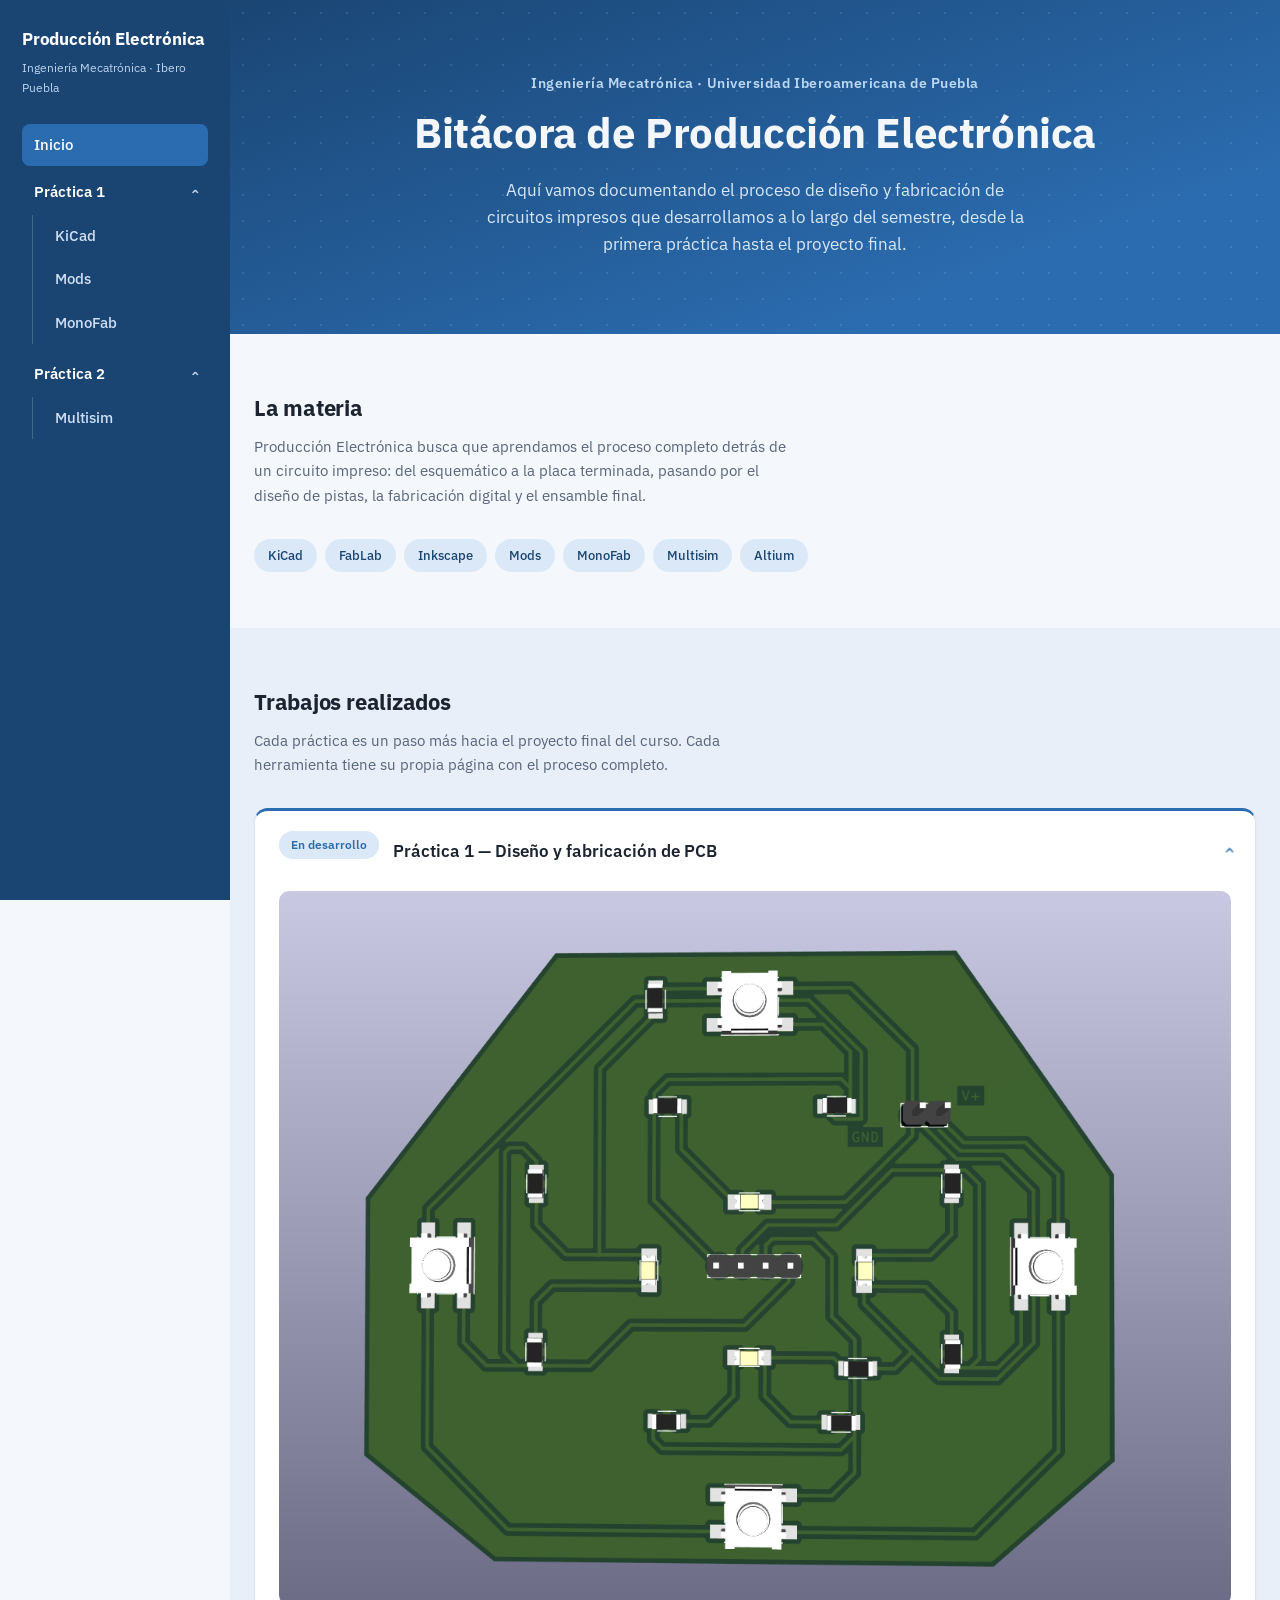
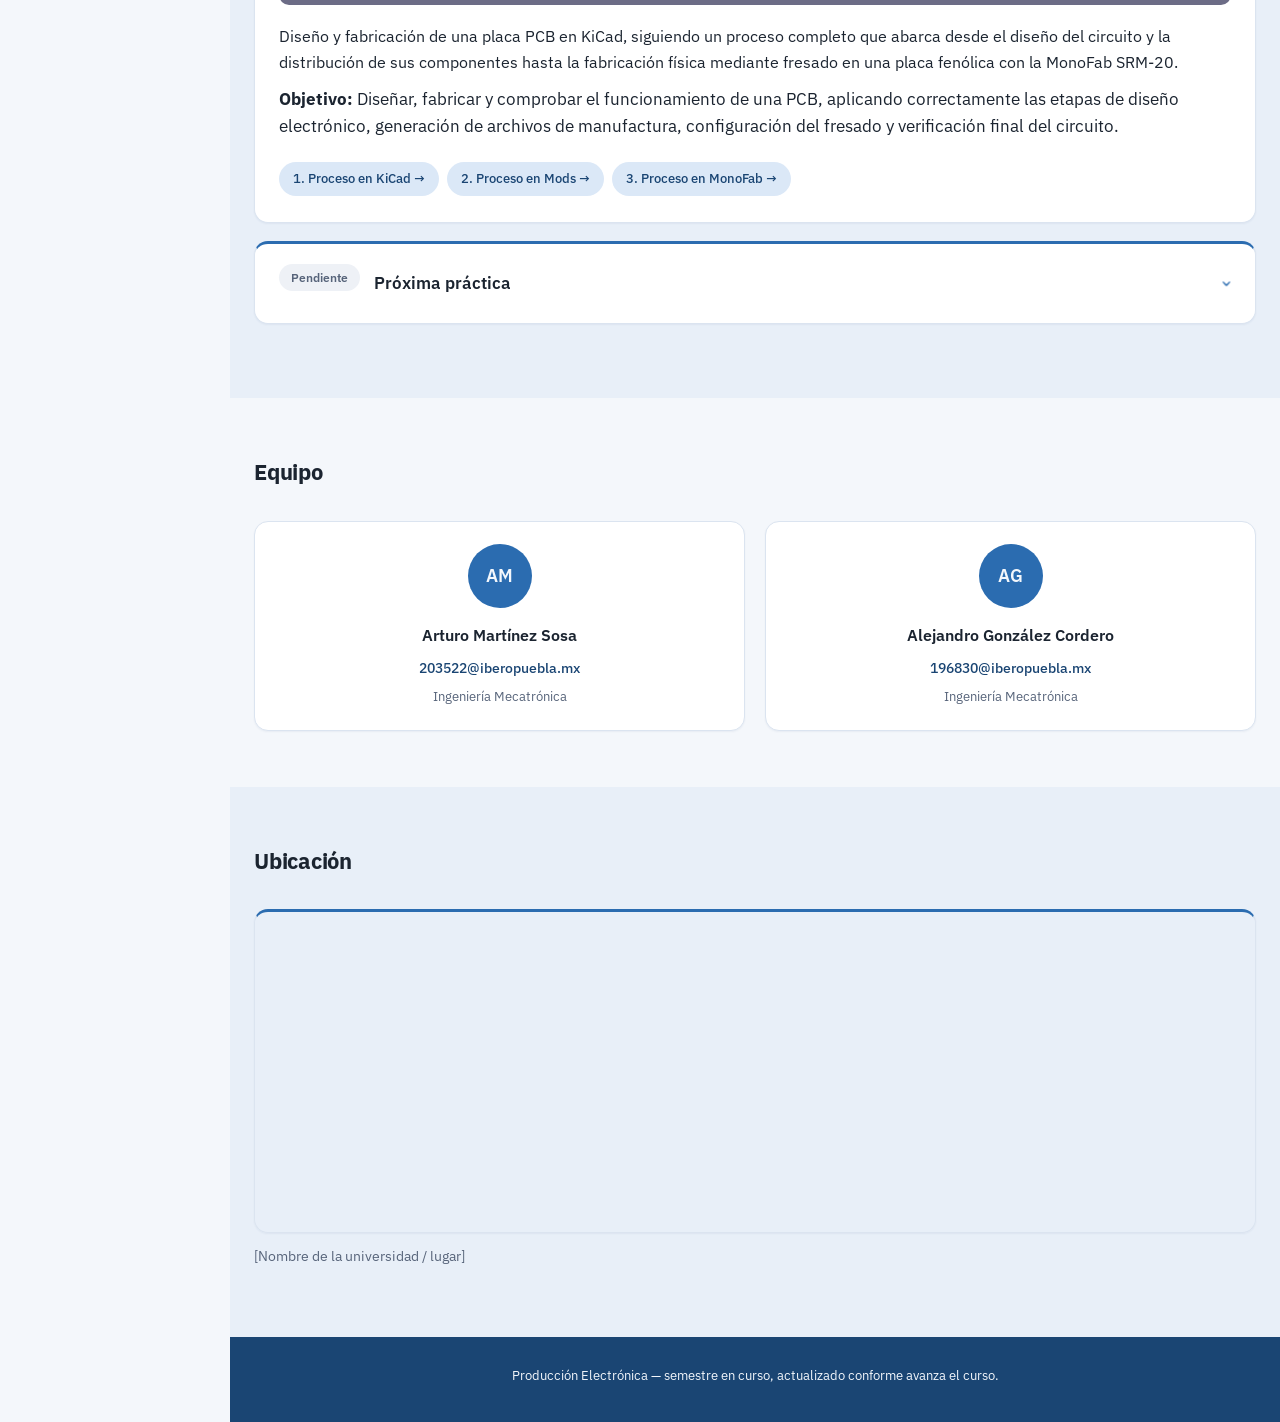
==== commit 2f5dd583: "Change greeting from 'Hello' to 'Goodbye'" ====
--- a/index.html
+++ b/index.html
@@ -7,682 +7,34 @@
 <link rel="preconnect" href="https://fonts.googleapis.com">
 <link rel="preconnect" href="https://fonts.gstatic.com" crossorigin>
 <link href="https://fonts.googleapis.com/css2?family=IBM+Plex+Sans:wght@400;500;600;700&display=swap" rel="stylesheet">
-<style>
-  :root{
-    --bg:#f4f7fb;
-    --bg-alt:#e8eff8;
-    --surface:#ffffff;
-    --ink:#1b2430;
-    --ink-dim:#57647a;
-    --accent:#2b6cb0;
-    --accent-deep:#1a4573;
-    --accent-dim:#dbe8f7;
-    --on-accent:#f3f7fc;
-    --border:#dbe4f0;
-  }
-
-  *{box-sizing:border-box;}
-  html{scroll-behavior:smooth;}
-
-  body{
-    margin:0;
-    background:var(--bg);
-    color:var(--ink);
-    font-family:'IBM Plex Sans', sans-serif;
-    line-height:1.65;
-    font-size:16px;
-  }
-
-  a{color:var(--accent);}
-
-  .wrap{
-    max-width:1440px;
-    margin:0 auto;
-    padding:0 24px;
-  }
-
-  /* ---------- NAV ---------- */
-  header.topbar{
-    position:sticky;
-    top:0;
-    z-index:20;
-    background:rgba(26,69,115,0.96);
-    backdrop-filter:blur(6px);
-  }
-  .nav-inner{
-    max-width:1440px;
-    margin:0 auto;
-    padding:18px 24px;
-    display:flex;
-    align-items:center;
-    justify-content:space-between;
-    gap:20px;
-    flex-wrap:wrap;
-  }
-  .brand{
-    font-weight:600;
-    font-size:16px;
-    text-decoration:none;
-    color:var(--on-accent);
-    letter-spacing:-0.01em;
-  }
-  nav.links{
-    display:flex;
-    gap:26px;
-  }
-  nav.links a{
-    font-size:14px;
-    font-weight:500;
-    text-decoration:none;
-    color:#cfe0f5;
-  }
-  nav.links a:hover{color:#ffffff;}
-
-  /* ---------- HERO ---------- */
-  .hero{
-    padding:72px 0 68px;
-    text-align:center;
-    background:linear-gradient(160deg, var(--accent-deep), var(--accent) 78%);
-    color:var(--on-accent);
-    position:relative;
-    overflow:hidden;
-  }
-  .hero::after{
-    content:"";
-    position:absolute;
-    inset:0;
-    background-image:radial-gradient(rgba(255,255,255,0.10) 1.5px, transparent 1.5px);
-    background-size:26px 26px;
-    pointer-events:none;
-  }
-  .hero .wrap{position:relative;}
-  .hero .kicker{
-    font-size:13.5px;
-    font-weight:600;
-    letter-spacing:0.04em;
-    color:#bcd8f4;
-    margin-bottom:14px;
-  }
-  h1{
-    font-size:clamp(30px,4.2vw,42px);
-    font-weight:700;
-    line-height:1.2;
-    margin:0 0 18px;
-    letter-spacing:-0.01em;
-    color:var(--on-accent);
-  }
-  .hero p.lead{
-    max-width:56ch;
-    margin:0 auto 8px;
-    color:#d9e8f8;
-    font-size:16.5px;
-  }
-
-  /* ---------- SECTION SHELL ---------- */
-  section{padding:56px 0;}
-  section#materia{background:var(--bg);}
-  section#trabajos{background:var(--bg-alt);}
-  section#equipo{background:var(--bg);}
-  section#ubicacion{background:var(--bg-alt);}
-
-  .section-head{
-    margin-bottom:30px;
-  }
-  .section-head h2{
-    font-size:22px;
-    font-weight:700;
-    margin:0 0 8px;
-    letter-spacing:-0.01em;
-  }
-  .section-head p{
-    color:var(--ink-dim);
-    margin:0;
-    font-size:15px;
-    max-width:60ch;
-  }
-
-  /* ---------- MATERIA ---------- */
-  ul.topics{
-    list-style:none;
-    margin:0;padding:0;
-    display:grid;
-    grid-template-columns:1fr 1fr;
-    gap:12px 24px;
-  }
-  ul.topics li{
-    display:flex;
-    gap:10px;
-    font-size:15px;
-    align-items:flex-start;
-  }
-  ul.topics li::before{
-    content:"";
-    width:6px;height:6px;
-    border-radius:50%;
-    margin-top:8px;
-    background:var(--accent);
-    flex:none;
-  }
-  .tools-row{
-    display:flex;
-    gap:8px;
-    flex-wrap:wrap;
-    margin-top:22px;
-  }
-  .tool-chip{
-    font-size:13px;
-    font-weight:500;
-    color:var(--accent-deep);
-    background:var(--accent-dim);
-    border-radius:20px;
-    padding:6px 14px;
-  }
-
-  /* ---------- TRABAJOS ---------- */
-  .work-card{
-    display:grid;
-    grid-template-columns:220px 1fr;
-    gap:24px;
-    background:var(--surface);
-    border:1px solid var(--border);
-    border-top:3px solid var(--accent);
-    border-radius:14px;
-    padding:20px;
-    margin-bottom:20px;
-    align-items:center;
-    box-shadow:0 1px 2px rgba(26,69,115,0.06);
-  }
-  .work-thumb{
-    aspect-ratio:4/3;
-    background:var(--accent-dim);
-    border-radius:10px;
-    display:flex;
-    align-items:center;
-    justify-content:center;
-    color:var(--ink-dim);
-    font-size:12.5px;
-    text-align:center;
-    padding:14px;
-  }
-  .work-thumb.has-img{
-    padding:0;
-    overflow:hidden;
-  }
-  .work-thumb.has-img img{
-    width:100%;
-    height:100%;
-    object-fit:cover;
-    display:block;
-  }
-  .work-body h3{
-    font-size:17px;
-    font-weight:600;
-    margin:0 0 8px;
-  }
-  .work-body p{
-    color:var(--ink-dim);
-    margin:0 0 14px;
-    font-size:14.5px;
-  }
-  .status-pill{
-    display:inline-block;
-    font-size:12px;
-    font-weight:600;
-    color:var(--accent);
-    background:var(--accent-dim);
-    border-radius:20px;
-    padding:4px 12px;
-    margin-bottom:12px;
-  }
-  .spec-list{
-    display:grid;
-    grid-template-columns:1fr 1fr;
-    gap:6px 18px;
-    font-size:13.5px;
-    color:var(--ink-dim);
-    padding:0;
-    margin:0 0 12px;
-    list-style:none;
-  }
-  .spec-list li strong{color:var(--ink); font-weight:600;}
-  .next-note{
-    font-size:13px;
-    color:var(--ink-dim);
-    font-style:italic;
-  }
-
-  /* ---------- PROCESO PASO A PASO ---------- */
-  .process-intro{
-    margin:44px 0 28px;
-  }
-  .process-intro h3{
-    font-size:19px;
-    font-weight:700;
-    margin:0 0 8px;
-  }
-  .process-intro p{
-    color:var(--ink-dim);
-    font-size:14.5px;
-    margin:0;
-    max-width:64ch;
-  }
-  .spec-strip{
-    display:flex;
-    gap:10px;
-    flex-wrap:wrap;
-    margin:18px 0 8px;
-  }
-  .spec-strip span{
-    font-size:12.5px;
-    font-weight:500;
-    color:var(--accent-deep);
-    background:var(--accent-dim);
-    border-radius:20px;
-    padding:5px 12px;
-  }
-  .stage{
-    background:var(--surface);
-    border:1px solid var(--border);
-    border-radius:14px;
-    margin-bottom:20px;
-    box-shadow:0 1px 2px rgba(26,69,115,0.06);
-    overflow:hidden;
-  }
-
-  /* ---------- ÍNDICE STICKY ---------- */
-  .process-layout{
-    display:flex;
-    align-items:flex-start;
-    gap:32px;
-  }
-  .process-toc{
-    flex:0 0 232px;
-    position:sticky;
-    top:86px;
-    max-height:calc(100vh - 106px);
-    overflow-y:auto;
-    display:flex;
-    flex-direction:column;
-    padding:18px 16px;
-    background:var(--surface);
-    border:1px solid var(--border);
-    border-radius:12px;
-    box-shadow:0 1px 2px rgba(26,69,115,0.06);
-  }
-  .process-toc-title{
-    font-size:12px;
-    font-weight:700;
-    letter-spacing:0.06em;
-    text-transform:uppercase;
-    color:var(--ink-dim);
-    margin-bottom:10px;
-  }
-  .process-toc a{
-    text-decoration:none;
-    font-size:13.5px;
-    line-height:1.4;
-    padding:6px 0;
-    border-radius:6px;
-  }
-  .process-toc a.toc-stage{
-    color:var(--accent-deep);
-    font-weight:700;
-    margin-top:10px;
-  }
-  .process-toc a.toc-stage:first-child{margin-top:0;}
-  .process-toc a.toc-sub{
-    color:var(--ink-dim);
-    padding-left:14px;
-    border-left:2px solid var(--border);
-    font-weight:500;
-  }
-  .process-toc a.toc-sub:hover,
-  .process-toc a.toc-stage:hover{
-    color:var(--accent);
-  }
-  .process-main{
-    flex:1;
-    min-width:0;
-  }
-  .step-group-title{scroll-margin-top:86px;}
-  .stage-summary{scroll-margin-top:86px;}
-  @media (max-width:980px){
-    .process-layout{flex-direction:column;}
-    .process-toc{
-      position:static;
-      width:100%;
-      flex:none;
-      max-height:none;
-      flex-direction:row;
-      flex-wrap:wrap;
-      gap:4px 14px;
-      align-items:center;
-    }
-    .process-toc-title{width:100%;}
-    .process-toc a.toc-sub{
-      border-left:none;
-      padding-left:0;
-    }
-  }
-  .stage-summary{
-    list-style:none;
-    cursor:pointer;
-    display:flex;
-    align-items:center;
-    gap:18px;
-    padding:28px 30px;
-  }
-  .stage-summary::-webkit-details-marker{display:none;}
-  .stage-intro{
-    color:var(--ink-dim);
-    font-size:14.5px;
-    margin:0 0 20px;
-    max-width:64ch;
-  }
-  .stage-intro a{
-    color:var(--accent-deep);
-    font-weight:500;
-  }
-  .stage-num{
-    flex:none;
-    width:48px;height:48px;
-    border-radius:50%;
-    background:var(--accent);
-    color:var(--on-accent);
-    font-weight:700;
-    font-size:19px;
-    display:flex;align-items:center;justify-content:center;
-  }
-  .stage-summary h4{
-    font-size:30px;
-    font-weight:700;
-    margin:0;
-    flex:1;
-  }
-  .stage-chevron{
-    flex:none;
-    font-size:24px;
-    color:var(--accent);
-    transform:rotate(90deg);
-    transition:transform .18s ease;
-  }
-  .stage[open] .stage-chevron{transform:rotate(-90deg);}
-  .stage-body{
-    padding:0 30px 30px;
-    border-top:1px solid var(--border);
-    padding-top:26px;
-  }
-  .step-list{
-    list-style:none;
-    margin:0;padding:0;
-    display:flex;
-    flex-direction:column;
-    gap:40px;
-  }
-  .step-list li{
-    display:flex;
-    flex-direction:column;
-    gap:18px;
-  }
-  .step-list li .step-thumb{order:2;}
-  .step-list li .step-text{order:1;}
-  .step-thumb{
-    background:var(--bg-alt);
-    border:1px dashed var(--border);
-    border-radius:12px;
-    display:flex;
-    align-items:center;
-    justify-content:center;
-    color:var(--ink-dim);
-    font-size:13px;
-    text-align:center;
-    padding:24px;
-    line-height:1.3;
-    min-height:200px;
-  }
-  .step-thumb.has-img{
-    border-style:solid;
-    background:#fff;
-    padding:0;
-    overflow:hidden;
-  }
-  .step-thumb.has-img a{
-    display:block;
-    width:100%;
-  }
-  .step-thumb.has-img img{
-    width:100%;
-    height:auto;
-    max-height:640px;
-    object-fit:contain;
-    display:block;
-    margin:0 auto;
-    background:#fff;
-  }
-  .step-text{
-    max-width:78ch;
-  }
-  .step-link-callout{
-    display:inline-block;
-    margin-bottom:14px;
-    padding:12px 18px;
-    background:var(--accent-dim);
-    border:1px solid var(--accent);
-    border-radius:8px;
-    color:var(--accent-deep);
-    font-weight:600;
-    font-size:15px;
-    text-decoration:none;
-    word-break:break-word;
-  }
-  .step-link-callout:hover{
-    background:var(--accent);
-    color:#fff;
-  }
-  kbd.key{
-    display:inline-block;
-    min-width:20px;
-    padding:2px 7px;
-    margin:0 1px;
-    background:var(--surface);
-    border:1px solid var(--accent);
-    border-bottom:2px solid var(--accent);
-    border-radius:5px;
-    color:var(--accent-deep);
-    font-family:'IBM Plex Sans', sans-serif;
-    font-weight:600;
-    font-size:13px;
-    text-align:center;
-    line-height:1.6;
-  }
-  .step-text strong{
-    display:block;
-    font-size:19px;
-    font-weight:700;
-    margin-bottom:8px;
-  }
-  .step-text span{
-    font-size:15.5px;
-    color:var(--ink-dim);
-    line-height:1.6;
-    display:block;
-  }
-  .step-text span + span{
-    margin-top:10px;
-  }
-  .step-group-title{
-    font-size:15px;
-    font-weight:700;
-    color:var(--accent-deep);
-    text-transform:uppercase;
-    letter-spacing:0.04em;
-    margin:0 0 20px;
-    padding-left:14px;
-    border-left:3px solid var(--accent);
-  }
-  .step-group-title:not(:first-child){
-    margin-top:36px;
-  }
-  .step-list li.pair{
-    display:flex;
-    flex-direction:column;
-    gap:18px;
-  }
-  .step-list li.pair .step-text{order:1;}
-  .step-list li.pair .step-thumb-row{order:2;}
-  .step-thumb-row{
-    display:flex;
-    flex-direction:column;
-    gap:16px;
-  }
-  .step-thumb-row .step-thumb{
-    flex:1;
-    min-height:280px;
-  }
-
-  /* ---------- ACORDEÓN DE PRÁCTICAS ---------- */
-  .accordion{
-    background:var(--surface);
-    border:1px solid var(--border);
-    border-top:3px solid var(--accent);
-    border-radius:14px;
-    margin-bottom:18px;
-    box-shadow:0 1px 2px rgba(26,69,115,0.06);
-  }
-  .accordion summary{
-    list-style:none;
-    cursor:pointer;
-    padding:20px 24px;
-    display:flex;
-    align-items:center;
-    justify-content:space-between;
-    gap:16px;
-  }
-  .accordion summary::-webkit-details-marker{display:none;}
-  .accordion-title{
-    display:flex;
-    align-items:center;
-    gap:14px;
-    flex-wrap:wrap;
-  }
-  .accordion-title h3{
-    font-size:17px;
-    font-weight:600;
-    margin:0;
-  }
-  .accordion-chevron{
-    flex:none;
-    font-size:20px;
-    color:var(--accent);
-    transform:rotate(90deg);
-    transition:transform .18s ease;
-  }
-  .accordion[open] .accordion-chevron{transform:rotate(-90deg);}
-  .accordion-body{
-    padding:0 24px 26px;
-  }
-  .accordion-body .work-thumb{
-    margin-bottom:18px;
-  }
-
-  /* ---------- EQUIPO ---------- */
-  .team-grid{
-    display:grid;
-    grid-template-columns:1fr 1fr;
-    gap:20px;
-  }
-  .person{
-    background:var(--surface);
-    border:1px solid var(--border);
-    border-radius:14px;
-    padding:22px;
-    text-align:center;
-    box-shadow:0 1px 2px rgba(26,69,115,0.06);
-  }
-  .avatar{
-    width:64px;height:64px;
-    border-radius:50%;
-    background:var(--accent);
-    display:flex;align-items:center;justify-content:center;
-    font-size:18px;
-    font-weight:600;
-    color:var(--on-accent);
-    margin:0 auto 14px;
-  }
-  .person h3{
-    font-size:16px;
-    font-weight:600;
-    margin:0 0 6px;
-  }
-  .person a{
-    font-size:13.5px;
-    text-decoration:none;
-    color:var(--accent-deep);
-    font-weight:500;
-  }
-  .person a:hover{text-decoration:underline;}
-  .person-role{
-    display:block;
-    margin-top:6px;
-    font-size:13px;
-    color:var(--ink-dim);
-  }
-
-  /* ---------- UBICACIÓN ---------- */
-  .map-frame{
-    border:1px solid var(--border);
-    border-top:3px solid var(--accent);
-    border-radius:14px;
-    overflow:hidden;
-    box-shadow:0 1px 2px rgba(26,69,115,0.06);
-  }
-  .map-frame iframe{
-    width:100%;
-    height:320px;
-    border:0;
-    display:block;
-  }
-  .loc-caption{
-    margin-top:12px;
-    font-size:13.5px;
-    color:var(--ink-dim);
-  }
-
-  footer{
-    padding:28px 0 36px;
-    text-align:center;
-    font-size:13px;
-    color:var(--on-accent);
-    background:var(--accent-deep);
-  }
-
-  @media (max-width: 680px){
-    .work-card{grid-template-columns:1fr;}
-    ul.topics{grid-template-columns:1fr;}
-    .team-grid{grid-template-columns:1fr;}
-    nav.links{gap:16px;}
-    .spec-list{grid-template-columns:1fr;}
-  }
-
-  @media (prefers-reduced-motion: reduce){
-    html{scroll-behavior:auto;}
-  }
-
-</style>
+<link rel="stylesheet" href="styles.css">
 </head>
 <body>
 
-<header class="topbar">
-  <div class="nav-inner">
-    <a href="#inicio" class="brand">Producción Electrónica</a>
-    <nav class="links">
-      <a href="#materia">Materia</a>
-      <a href="#trabajos">Trabajos</a>
-      <a href="#equipo">Equipo</a>
-      <a href="#ubicacion">Ubicación</a>
+<div class="site-shell">
+  <aside class="sidebar">
+    <a href="index.html" class="brand">Producción Electrónica</a>
+    <span class="brand-sub">Ingeniería Mecatrónica · Ibero Puebla</span>
+    <nav>
+      <a href="index.html" class="active">Inicio</a>
+      <details class="sidebar-group" open>
+        <summary>Práctica 1</summary>
+        <div class="sidebar-subnav">
+          <a href="kicad.html">KiCad</a>
+          <a href="mods.html">Mods</a>
+          <a href="monofab.html">MonoFab</a>
+        </div>
+      </details>
+      <details class="sidebar-group" open>
+        <summary>Práctica 2</summary>
+        <div class="sidebar-subnav">
+          <a href="multisim.html">Multisim</a>
+        </div>
+      </details>
     </nav>
-  </div>
-</header>
+  </aside>
+
+  <div class="site-main">
 
 <section class="hero" id="inicio">
   <div class="wrap">
@@ -704,6 +56,8 @@
       <span class="tool-chip">Inkscape</span>
       <span class="tool-chip">Mods</span>
       <span class="tool-chip">MonoFab</span>
+      <span class="tool-chip">Multisim</span>
+      <span class="tool-chip">Altium</span>
     </div>
   </div>
 </section>
@@ -712,7 +66,7 @@
   <div class="wrap">
     <div class="section-head">
       <h2>Trabajos realizados</h2>
-      <p>Cada práctica es un paso más hacia el proyecto final del curso. Toca el título para desplegar el detalle.</p>
+      <p>Cada práctica es un paso más hacia el proyecto final del curso. Cada herramienta tiene su propia página con el proceso completo.</p>
     </div>
 
     <details class="accordion" open>
@@ -726,956 +80,12 @@
       <div class="accordion-body">
         <div class="work-thumb has-img"><img src="images/pcb-render-3d.png" alt="Render 3D de la PCB con botones, LEDs y componentes SMD"></div>
         <p>Diseño y fabricación de una placa PCB en KiCad, siguiendo un proceso completo que abarca desde el diseño del circuito y la distribución de sus componentes hasta la fabricación física mediante fresado en una placa fenólica con la MonoFab SRM-20.</p>
-        <p style="color:var(--ink); font-size:16.5px; margin:-6px 0 16px;"><strong>Objetivo:</strong> Diseñar, fabricar y comprobar el funcionamiento de una PCB, aplicando correctamente las etapas de diseño electrónico, generación de archivos de manufactura, configuración del fresado y verificación final del circuito.</p>
+        <p style="color:var(--ink); font-size:16.5px; margin:-6px 0 20px;"><strong>Objetivo:</strong> Diseñar, fabricar y comprobar el funcionamiento de una PCB, aplicando correctamente las etapas de diseño electrónico, generación de archivos de manufactura, configuración del fresado y verificación final del circuito.</p>
 
-        <div class="process-layout">
-          <nav class="process-toc" aria-label="Índice del proceso">
-            <div class="process-toc-title">Índice</div>
-            <a href="#stage-kicad" class="toc-stage">1. Proceso en KiCad</a>
-            <a href="#grp-instalacion-kicad" class="toc-sub">Instalación de KiCad</a>
-            <a href="#grp-instalacion-fablab" class="toc-sub">Instalación de la librería FabLab</a>
-            <a href="#grp-creacion-proyecto" class="toc-sub">Creación del proyecto</a>
-            <a href="#grp-agregar-componentes" class="toc-sub">Agregar componentes</a>
-            <a href="#grp-verificacion-esquematico" class="toc-sub">Verificación del esquemático</a>
-            <a href="#grp-diseno-placa" class="toc-sub">Diseño de la placa</a>
-            <a href="#grp-exportacion-archivos" class="toc-sub">Exportación de archivos</a>
-            <a href="#stage-mods" class="toc-stage">2. Proceso en Mods</a>
-            <a href="#grp-mods-preparar-inkscape" class="toc-sub">Preparar los archivos en Inkscape</a>
-            <a href="#grp-mods-corte-contorno" class="toc-sub">Configurar el corte del Contorno</a>
-            <a href="#grp-mods-fresado-pistas" class="toc-sub">Configurar el fresado de Pistas</a>
-            <a href="#grp-mods-perforacion-cortes" class="toc-sub">Configurar la perforación de Cortes</a>
-            <a href="#stage-monofab" class="toc-stage">3. Proceso en MonoFab</a>
-            <a href="#grp-monofab-driver" class="toc-sub">Instalación del driver de la MonoFab</a>
-            <a href="#grp-monofab-cama-sacrificio" class="toc-sub">Preparación de la cama de sacrificio</a>
-            <a href="#grp-monofab-manejo" class="toc-sub">Manejo de la MonoFab</a>
-          </nav>
-          <div class="process-main">
-
-        <div class="process-intro">
-          <h3>Proceso paso a paso</h3>
-          <p>Nuestro primer proyecto del semestre: una placa con botones y LEDs indicadores, diseñada en KiCad y fabricada en la MonoFab SRM-20.</p>
-        </div>
-
-        <details class="stage" id="stage-kicad">
-          <summary class="stage-summary">
-            <span class="stage-num">1</span>
-            <h4>Proceso en KiCad</h4>
-            <span class="stage-chevron">›</span>
-          </summary>
-          <div class="stage-body">
-          <h5 class="step-group-title" id="grp-instalacion-kicad">Instalación de KiCad</h5>
-          <ul class="step-list">
-            <li id="step-kicad-instalar-la-aplicacion">
-              <div class="step-thumb has-img"><a href="images/kicad-descargar-app.png" target="_blank"><img src="images/kicad-descargar-app.png" alt="Página oficial de descarga de KiCad con opciones para Windows, macOS, Linux y Docker"></a></div>
-              <div class="step-text">
-                <strong>Instalar la aplicación</strong>
-                <a class="step-link-callout" href="https://www.kicad.org/download/" target="_blank">https://www.kicad.org/download/</a>
-                <span>Ese link lleva a la página oficial de descarga de KiCad. Ahí hay que instalarlo según el sistema operativo de cada quien (Windows, macOS, Linux o Docker).</span>
-              </div>
-            </li>
-            <li id="step-kicad-abrir-la-aplicacion-e-interfaz-principal">
-              <div class="step-thumb has-img"><a href="images/kicad-interfaz-principal.png" target="_blank"><img src="images/kicad-interfaz-principal.png" alt="Interfaz principal de KiCad recién abierta, con el panel de archivos de proyecto y los accesos a los distintos editores"></a></div>
-              <div class="step-text">
-                <strong>Abrir la aplicación y ver la interfaz principal</strong>
-                <span>Ya instalado, abrimos KiCad y se mostró la interfaz principal del programa: del lado izquierdo el panel de "Archivos de proyecto" y del lado derecho los accesos directos a las distintas herramientas (Editor de esquemas, Editor de símbolos, Editor de placas, Editor de huellas, Visor Gerber, Conversor de imágenes, Herramientas de cálculo, Editor de hoja de trabajo y Administrador de complementos y contenido).</span>
-              </div>
-            </li>
-          </ul>
-
-          <h5 class="step-group-title" id="grp-instalacion-fablab">Instalación de la librería FabLab</h5>
-          <ul class="step-list">
-            <li id="step-kicad-abrir-el-administrador-de-complementos-y-contenido">
-              <div class="step-thumb has-img"><a href="images/kicad-abrir-administrador-complementos.png" target="_blank"><img src="images/kicad-abrir-administrador-complementos.png" alt="Menú Herramientas de KiCad con la opción Administrador de complementos y contenido resaltada"></a></div>
-              <div class="step-text">
-                <strong>Abrir el Administrador de complementos y contenido</strong>
-                <span>Dentro de la aplicación, en la pestaña "Herramientas" seleccionamos "Administrador de complementos y contenido" (<kbd class="key">Ctrl</kbd>+<kbd class="key">M</kbd>). Desde ahí instalamos la librería FabLab, un paquete de símbolos y huellas pensado para fabricación digital que agrupa los componentes que usamos en el curso (conectores, botones, LEDs, resistencias, etc.) ya ajustados a las herramientas del laboratorio, para que el diseño sea compatible desde el esquemático hasta el corte de la placa.</span>
-              </div>
-            </li>
-            <li id="step-kicad-buscar-e-instalar-la-libreria-fablab">
-              <div class="step-thumb has-img"><a href="images/kicad-fablab.png" target="_blank"><img src="images/kicad-fablab.png" alt="Administrador de complementos y contenidos con la librería FabLab"></a></div>
-              <div class="step-text">
-                <strong>Buscar e instalar la librería FabLab</strong>
-                <span>Ya dentro del Administrador de complementos y contenido, buscamos "FabLab" y, una vez encontrada, le dimos en "Aplicar todos los cambios" para instalarla.</span>
-              </div>
-            </li>
-            <li id="step-kicad-confirmacion-de-la-instalacion-de-fablib">
-              <div class="step-thumb has-img"><a href="images/kicad-fablib-instalado.png" target="_blank"><img src="images/kicad-fablib-instalado.png" alt="Ventana de progreso con la descarga completa y el paquete KiCad FabLib instalado"></a></div>
-              <div class="step-text">
-                <strong>Confirmación de la instalación</strong>
-                <span>Se abrió una ventana con el progreso de la descarga y, al terminar, mostró en Detalles que estaba descargando el paquete desde gitlab.fabcloud.org, que instaló el paquete "KiCad FabLib" y que todas las operaciones se completaron satisfactoriamente.</span>
-              </div>
-            </li>
-          </ul>
-
-          <h5 class="step-group-title" id="grp-creacion-proyecto">Creación del proyecto</h5>
-          <ul class="step-list">
-            <li id="step-kicad-crear-un-nuevo-proyecto">
-              <div class="step-thumb has-img"><a href="images/kicad-nuevo-proyecto.png" target="_blank"><img src="images/kicad-nuevo-proyecto.png" alt="Menú Archivo con Nuevo proyecto seleccionado y el Selector de plantillas de proyecto con la plantilla default de KiCad"></a></div>
-              <div class="step-text">
-                <strong>Crear un nuevo proyecto</strong>
-                <span>En la pestaña "Archivo" seleccionamos "Nuevo proyecto". Se abrió el Selector de plantillas de proyecto, dejamos seleccionada la plantilla "default" de KiCad y le dimos en "Aceptar".</span>
-              </div>
-            </li>
-            <li id="step-kicad-guardar-el-proyecto">
-              <div class="step-thumb has-img"><a href="images/kicad-guardar-proyecto.png" target="_blank"><img src="images/kicad-guardar-proyecto.png" alt="Ventana Nueva carpeta de proyecto con el nombre de archivo Hola mundo y el botón Guardar"></a></div>
-              <div class="step-text">
-                <strong>Guardar el proyecto</strong>
-                <span>Se abrió la ventana para guardar el proyecto. En "Nombre de archivo" escribimos "Hola mundo" (dejamos activada la opción de crear una nueva carpeta para el proyecto) y le dimos en "Guardar".</span>
-              </div>
-            </li>
-          </ul>
-
-          <h5 class="step-group-title" id="grp-agregar-componentes">Agregar componentes</h5>
-          <ul class="step-list">
-            <li id="step-kicad-abrir-el-esquematico">
-              <div class="step-thumb has-img"><a href="images/esquematico.png" target="_blank"><img src="images/esquematico.png" alt="Panel de Archivos de proyecto con Hola mundo.kicad_sch seleccionado para abrir el esquemático"></a></div>
-              <div class="step-text">
-                <strong>Abrir el esquemático</strong>
-                <span>Ya guardado el proyecto, del lado izquierdo, en el panel de "Archivos de proyecto", buscamos el archivo "Hola mundo.kicad_sch" y le dimos doble clic para abrir el editor de esquemáticos.</span>
-              </div>
-            </li>
-            <li id="step-kicad-agregar-un-simbolo-y-buscar-la-resistencia">
-              <div class="step-thumb has-img"><a href="images/kicad-agregar-simbolo-1206.png" target="_blank"><img src="images/kicad-agregar-simbolo-1206.png" alt="Ventana Elegir símbolo con búsqueda '1206', mostrando el símbolo y la huella FabLab de la resistencia R_1206"></a></div>
-              <div class="step-text">
-                <strong>Agregar un símbolo y buscar la resistencia</strong>
-                <span>Con el esquemático ya abierto, del lado derecho le dimos en "Añadir símbolo" (también se puede abrir presionando la tecla <kbd class="key">A</kbd>). Se abrió la ventana "Elegir símbolo" y ahí escribimos "1206" para buscar una resistencia de ese tamaño. A la derecha se mostraron dos vistas previas: arriba el símbolo, que es como se representa el componente dentro del esquemático, y abajo la huella (footprint), que es el patrón de pads que va a quedar impreso en la placa física para soldar ese componente; es importante revisarla porque debe coincidir en tamaño y forma con el componente real que se va a soldar. Tanto el símbolo como la huella de esta resistencia vienen de la librería FabLab que instalamos previamente. Le dimos en "Aceptar" y la colocamos en el esquemático.</span>
-                <span>Para girar un componente y que quedara orientado como necesitábamos, lo seleccionamos y presionamos la tecla <kbd class="key">R</kbd>.</span>
-              </div>
-            </li>
-            <li id="step-kicad-agregar-el-led-y-el-switch">
-              <div class="step-thumb has-img"><a href="images/kicad-agregar-led-switch.png" target="_blank"><img src="images/kicad-agregar-led-switch.png" alt="Ventana Elegir símbolo mostrando LED_1206 y, junto a ella, otra ventana con Switch_Tactile_Omron"></a></div>
-              <div class="step-text">
-                <strong>Agregar el LED y el switch</strong>
-                <span>De la misma manera, presionando <kbd class="key">A</kbd> (o dándole al botón "Añadir símbolo"), buscamos otra vez "1206" y esta vez elegimos "LED_1206", le dimos en "Aceptar" y lo colocamos en el esquemático.</span>
-                <span>Después, otra vez con <kbd class="key">A</kbd>, buscamos "switch_tactile" y elegimos "Switch_Tactile_Omron" para agregar el botón. Le dimos en "Aceptar" y lo colocamos en el esquemático, junto al LED.</span>
-              </div>
-            </li>
-            <li id="step-kicad-agregar-los-simbolos-de-alimentacion">
-              <div class="step-thumb has-img"><a href="images/kicad-agregar-pwr-gnd.png" target="_blank"><img src="images/kicad-agregar-pwr-gnd.png" alt="Ventana Elegir símbolo de alimentación mostrando PWR_3V3 y, junto a ella, otra ventana con GND"></a></div>
-              <div class="step-text">
-                <strong>Agregar los símbolos de alimentación</strong>
-                <span>Estos símbolos no se encuentran presionando <kbd class="key">A</kbd>: están debajo de "Añadir símbolo", en "Colocar símbolos de alimentación", que también se puede abrir con la tecla <kbd class="key">P</kbd>. Ahí buscamos "pwr" y elegimos "PWR_3V3" para agregar la alimentación, le dimos en "Aceptar" y lo colocamos en el esquemático.</span>
-                <span>De la misma manera, con <kbd class="key">P</kbd>, buscamos "gnd" y elegimos "GND". A ninguno de los dos símbolos le aparece huella asignada, pero no importa porque son solo etiquetas de alimentación (no son componentes físicos que se vayan a soldar). Le dimos en "Aceptar" y lo colocamos en el esquemático.</span>
-              </div>
-            </li>
-            <li id="step-kicad-organizar-y-conectar-los-componentes">
-              <div class="step-thumb has-img"><a href="images/kicad-conexion-componentes.png" target="_blank"><img src="images/kicad-conexion-componentes.png" alt="Componentes organizados y conectados con cables verdes: PWR_3V3, SW1, R1, R2, D1 y GND"></a></div>
-              <div class="step-text">
-                <strong>Organizar y conectar los componentes</strong>
-                <span>Ya con todos los componentes en el esquemático, los acomodamos como se ve en la imagen: PWR_3V3 arriba conectado al switch SW1, y de ahí bajando hacia la resistencia R1 (1K) por un lado y, del mismo punto, hacia la resistencia R2 (220) por otro; R2 se conecta al LED D1 (azul), y tanto R1 como D1 se unen abajo en un mismo punto que se conecta a GND, y GND a su vez a PWR_GND.</span>
-                <span>Para conectarlos, nos acercamos a la esquina o al pin de un componente hasta que el cursor cambia a un lápiz verde; eso significa que ahí se puede empezar a trazar un cable. Le dimos clic y lo arrastramos hasta el pin del siguiente componente para unirlos, y así fuimos conectando todo el circuito.</span>
-              </div>
-            </li>
-            <li id="step-kicad-repetir-el-circuito-para-los-4-botones">
-              <div class="step-thumb has-img"><a href="images/kicad-4-circuitos-conectados.png" target="_blank"><img src="images/kicad-4-circuitos-conectados.png" alt="Los cuatro circuitos de botón, resistencias y LED ya conectados: SW1-D1, SW2-D2, SW3-D3 y SW4-D4"></a></div>
-              <div class="step-text">
-                <strong>Repetir el circuito para los 4 botones</strong>
-                <span>Repetimos los mismos pasos (agregar el switch, las dos resistencias, el LED y los símbolos de alimentación, y conectarlos) hasta tener los cuatro circuitos completos: SW1 con R1, R2 y D1 (azul); SW2 con R3, R4 y D2 (rojo); SW3 con R5, R6 y D3 (azul); y SW4 con R7, R8 y D4 (rojo), cada uno con su propio PWR_3V3 y PWR_GND.</span>
-                <span><strong style="font-size:15.5px; display:inline;">Nota:</strong> en lugar de agregar cada componente desde cero, también se pueden seleccionar los que ya están conectados y copiarlos con <kbd class="key">Ctrl</kbd>+<kbd class="key">C</kbd> y pegarlos con <kbd class="key">Ctrl</kbd>+<kbd class="key">V</kbd>, para después solo renombrarlos y acomodarlos.</span>
-              </div>
-            </li>
-            <li id="step-kicad-agregar-el-conector-pinheader" class="pair">
-              <div class="step-text">
-                <strong>Agregar los conectores PinHeader</strong>
-                <span>Presionamos otra vez <kbd class="key">A</kbd> y buscamos "PinHeader_01x04_P2.54mm_Vertical_THT_D1.4mm". Seleccionamos ese conector, le dimos en "Aceptar" y lo agregamos al esquemático.</span>
-                <span>Hicimos lo mismo buscando ahora "PinHeader_01x02_P2.54mm_Vertical_THT_D1.4mm", la misma familia de conector pero de 2 pines en lugar de 4, y lo agregamos también.</span>
-              </div>
-              <div class="step-thumb-row">
-                <div class="step-thumb has-img"><a href="images/kicad-agregar-pinheader-1x04.png" target="_blank"><img src="images/kicad-agregar-pinheader-1x04.png" alt="Ventana Elegir símbolo con búsqueda 'PinHeader_01x04_P2.54mm_Vertical_THT_D1.4mm' seleccionado"></a></div>
-                <div class="step-thumb has-img"><a href="images/kicad-agregar-pinheader-1x02.png" target="_blank"><img src="images/kicad-agregar-pinheader-1x02.png" alt="Ventana Elegir símbolo con búsqueda 'PinHeader_01x02_P2.54mm_Vertical_THT_D1.4mm' seleccionado"></a></div>
-              </div>
-            </li>
-            <li id="step-kicad-agregar-etiquetas-de-red" class="pair">
-              <div class="step-text">
-                <strong>Agregar etiquetas de red</strong>
-                <span>Después agregamos etiquetas de red (net labels), que se pueden colocar dándole al botón de la barra derecha o presionando la tecla <kbd class="key">L</kbd>. En la ventana "Propiedades de la etiqueta" escribimos el nombre de la red, por ejemplo "V3.3" o "GND", y le dimos en "Aceptar" para colocarla sobre el cable correspondiente.</span>
-                <span>Usamos esa misma herramienta para etiquetar los cuatro switches: "S1", "S2", "S3" y "S4", uno por cada botón, para identificar cada señal de salida.</span>
-              </div>
-              <div class="step-thumb-row">
-                <div class="step-thumb has-img"><a href="images/kicad-etiquetas-de-red.png" target="_blank"><img src="images/kicad-etiquetas-de-red.png" alt="Ventana Propiedades de la etiqueta con las etiquetas de red V3.3 y GND, y el botón de etiqueta resaltado en la barra derecha"></a></div>
-                <div class="step-thumb has-img"><a href="images/kicad-etiquetas-s1-s4.png" target="_blank"><img src="images/kicad-etiquetas-s1-s4.png" alt="Cuatro ventanas de Propiedades de la etiqueta con las etiquetas S1, S2, S3 y S4"></a></div>
-              </div>
-            </li>
-            <li id="step-kicad-conectar-las-etiquetas-a-los-pinheader">
-              <div class="step-thumb has-img"><a href="images/kicad-conectores-alimentacion-salidas.png" target="_blank"><img src="images/kicad-conectores-alimentacion-salidas.png" alt="Conector J1 (Alimentación) con los pines V3.3 y GND, y conector J2 (Salidas) con los pines S1, S2, S3 y S4"></a></div>
-              <div class="step-text">
-                <strong>Conectar las etiquetas a los conectores PinHeader</strong>
-                <span>Ya con las etiquetas listas, conectamos cada una a su pin correspondiente en los conectores PinHeader que habíamos agregado: en el conector de 2 pines (J1) conectamos el pin 1 a "V3.3" y el pin 2 a "GND"; en el conector de 4 pines (J2) conectamos los pines 1 a 4 a "S1", "S2", "S3" y "S4" respectivamente.</span>
-                <span>Por fines de practicidad, también le cambiamos el nombre a los conectores: J1 lo renombramos como "Alimentación" y J2 como "Salidas", para identificarlos más fácil de un vistazo.</span>
-              </div>
-            </li>
-            <li id="step-kicad-copiar-las-etiquetas-a-los-4-circuitos">
-              <div class="step-thumb has-img"><a href="images/kicad-etiquetas-en-4-circuitos.png" target="_blank"><img src="images/kicad-etiquetas-en-4-circuitos.png" alt="Los cuatro circuitos con las etiquetas V3.3, GND y S1 a S4 ya conectadas a cada switch"></a></div>
-              <div class="step-text">
-                <strong>Copiar las etiquetas a los 4 circuitos</strong>
-                <span>En lugar de repetir el proceso de agregar cada etiqueta desde cero, copiamos y pegamos (con <kbd class="key">Ctrl</kbd>+<kbd class="key">C</kbd> y <kbd class="key">Ctrl</kbd>+<kbd class="key">V</kbd>) las etiquetas de "V3.3", "GND" y "S1" a "S4" que ya habíamos creado, y las conectamos a cada uno de los cuatro circuitos: S1 al switch SW3, S2 al switch SW4, S3 al switch SW1 y S4 al switch SW2, cada uno con su propio "V3.3" y "GND" ya conectados a PWR_3V3 y PWR_GND.</span>
-              </div>
-            </li>
-            <li id="step-kicad-agregar-titulos-de-texto" class="pair">
-              <div class="step-text">
-                <strong>Agregar títulos de texto</strong>
-                <span>Para tener más ordenado el esquemático, del lado derecho buscamos la herramienta "Dibujar texto" (la T), que también se puede abrir presionando la tecla <kbd class="key">T</kbd>. La seleccionamos, escribimos "Entradas y Salidas" y le pusimos un tamaño de letra de 3 mm, solo por comodidad y para que se viera más grande, y lo colocamos arriba de los conectores PinHeader que habíamos puesto antes. Este texto es solo una referencia visual para identificar rápido qué es cada cosa; no forma parte del circuito.</span>
-              </div>
-              <div class="step-thumb-row">
-                <div class="step-thumb has-img"><a href="images/kicad-texto-entradas-salidas.png" target="_blank"><img src="images/kicad-texto-entradas-salidas.png" alt="Ventana Propiedades del texto con 'Entradas y Salidas' escrito, y la herramienta Dibujar texto (T) resaltada"></a></div>
-                <div class="step-thumb has-img"><a href="images/kicad-texto-entradas-salidas-resultado.png" target="_blank"><img src="images/kicad-texto-entradas-salidas-resultado.png" alt="Título 'Entradas y Salidas' colocado arriba de los conectores J1 (Alimentación) y J2 (Salidas)"></a></div>
-              </div>
-            </li>
-            <li id="step-kicad-agregar-titulo-botones" class="pair">
-              <div class="step-text">
-                <strong>Agregar el título "Botones"</strong>
-                <span>Hicimos lo mismo otra vez con la tecla <kbd class="key">T</kbd>: escribimos "Botones", con el mismo tamaño de letra de 3 mm, y lo colocamos arriba de los cuatro circuitos de switches que ya habíamos agregado, para agruparlos visualmente y que se identificara más fácil qué es cada cosa.</span>
-              </div>
-              <div class="step-thumb-row">
-                <div class="step-thumb has-img"><a href="images/kicad-texto-botones.png" target="_blank"><img src="images/kicad-texto-botones.png" alt="Ventana Propiedades del texto con 'Botones' escrito, tamaño de texto 3mm y la herramienta Dibujar texto (T) resaltada"></a></div>
-                <div class="step-thumb has-img"><a href="images/kicad-texto-botones-resultado.png" target="_blank"><img src="images/kicad-texto-botones-resultado.png" alt="Título 'Botones' colocado arriba de los cuatro circuitos de switches, resistencias y LEDs"></a></div>
-              </div>
-            </li>
-            <li id="step-kicad-encerrar-los-grupos-con-rectangulos">
-              <div class="step-thumb has-img"><a href="images/kicad-rectangulos-agrupacion.png" target="_blank"><img src="images/kicad-rectangulos-agrupacion.png" alt="Los grupos Entradas y salidas y Botones encerrados cada uno con un rectángulo azul"></a></div>
-              <div class="step-text">
-                <strong>Encerrar los grupos con rectángulos</strong>
-                <span>Para que se vieran más ordenados, seleccionamos la herramienta "Dibujar rectángulos" (en la barra derecha) y encerramos con un rectángulo cada uno de los dos grupos que armamos: uno alrededor de "Entradas y Salidas" con sus conectores, y otro alrededor de "Botones" con los cuatro circuitos de switches. Esto es solo por comodidad visual, no forma parte del circuito.</span>
-              </div>
-            </li>
-          </ul>
-
-          <h5 class="step-group-title" id="grp-verificacion-esquematico">Verificación del esquemático</h5>
-          <ul class="step-list">
-            <li id="step-kicad-verificacion-con-el-control-de-reglas-electricas">
-              <div class="step-thumb has-img"><a href="images/kicad-erc.png" target="_blank"><img src="images/kicad-erc.png" alt="Ventana del Control de Reglas Eléctricas (ERC) en KiCad"></a></div>
-              <div class="step-text">
-                <strong>Verificación con el Control de Reglas Eléctricas</strong>
-                <span>Esto sirve para ver los errores y comprobar que todo esté bien conectado antes de pasar a la placa. En nuestro caso marcó 2 errores y 2 avisos; estos se pueden ignorar porque no son trascendentales y no afectan en nada al circuito.</span>
-              </div>
-            </li>
-          </ul>
-
-          <h5 class="step-group-title" id="grp-diseno-placa">Diseño de la placa</h5>
-          <ul class="step-list">
-            <li id="step-kicad-paso-al-editor-de-placas" class="pair">
-              <div class="step-text">
-                <strong>Paso al editor de placas</strong>
-                <span>Con el esquemático libre de errores, le dimos clic al botón "Cambiar al editor de placas" en la barra de herramientas. Esto abrió el editor de placas, donde por ahora solo se ve el contorno vacío de la hoja; después presionamos "Actualizar placa desde esquema" para traer todos los componentes que conectamos.</span>
-              </div>
-              <div class="step-thumb-row">
-                <div class="step-thumb has-img"><a href="images/kicad-boton-editor-placas.png" target="_blank"><img src="images/kicad-boton-editor-placas.png" alt="Botón 'Cambiar al editor de placas' resaltado en la barra de herramientas del editor de esquemas"></a></div>
-                <div class="step-thumb has-img"><a href="images/kicad-editor-placas-vacio.png" target="_blank"><img src="images/kicad-editor-placas-vacio.png" alt="Editor de placas recién abierto, vacío, sin componentes"></a></div>
-              </div>
-            </li>
-            <li id="step-kicad-actualizar-placa-desde-esquema" class="pair">
-              <div class="step-text">
-                <strong>Actualizar placa desde esquema</strong>
-                <span>Después presionamos el botón de arriba "Actualizar placa desde esquema". Se abrió una ventana mostrando los cambios que se iban a aplicar (los componentes con su huella correspondiente) y, sin errores, le dimos en "Actualizar placa". Con eso todos los componentes que teníamos en el editor de esquemas pasaron al editor de placas.</span>
-              </div>
-              <div class="step-thumb-row">
-                <div class="step-thumb has-img"><a href="images/kicad-actualizar-placa-desde-esquema.png" target="_blank"><img src="images/kicad-actualizar-placa-desde-esquema.png" alt="Ventana Actualizar placa desde esquema con la lista de cambios a aplicar y el botón Actualizar placa"></a></div>
-                <div class="step-thumb has-img"><a href="images/kicad-componentes-en-placa.png" target="_blank"><img src="images/kicad-componentes-en-placa.png" alt="Componentes SW1 a SW4 con sus resistencias y LEDs ya colocados en el editor de placas"></a></div>
-              </div>
-            </li>
-            <li id="step-kicad-organizar-los-componentes">
-              <div class="step-thumb has-img"><a href="images/kicad-organizar-componentes-placa.png" target="_blank"><img src="images/kicad-organizar-componentes-placa.png" alt="Componentes organizados en la placa con las líneas ratsnest mostrando las conexiones pendientes de rutear"></a></div>
-              <div class="step-text">
-                <strong>Organizar los componentes</strong>
-                <span>Después de eso solo queda agrupar los componentes como uno quiera; en la imagen se ve cómo los organizamos nosotros. Para girar un componente y que quedara orientado como lo necesitábamos, lo seleccionamos y presionamos la tecla <kbd class="key">R</kbd>.</span>
-              </div>
-            </li>
-            <li id="step-kicad-configurar-tamanos-de-pista-predefinidos" class="pair">
-              <div class="step-text">
-                <strong>Configurar tamaños de pista predefinidos</strong>
-                <span>Arriba a la izquierda, en el menú "Pista: usar el ancho de clase de red", le dimos clic y seleccionamos "Editar tamaños predefinidos...". Se abrió la "Configuración de la placa" ya en la sección "Tamaños predefinidos", y ahí agregamos dos anchos de pista: 0.4 mm, para el tamaño de nuestras pistas, y 2 mm, para el contorno de la placa. Ambos tamaños los definimos así por las fresas disponibles en la MonoFab.</span>
-              </div>
-              <div class="step-thumb-row">
-                <div class="step-thumb has-img"><a href="images/kicad-menu-tamanos-pista.png" target="_blank"><img src="images/kicad-menu-tamanos-pista.png" alt="Menú 'Pista: usar el ancho de clase de red' con la opción Editar tamaños predefinidos resaltada"></a></div>
-                <div class="step-thumb has-img"><a href="images/kicad-tamanos-predefinidos.png" target="_blank"><img src="images/kicad-tamanos-predefinidos.png" alt="Configuración de la placa en Tamaños predefinidos con los anchos de pista 0.4mm y 2mm agregados"></a></div>
-              </div>
-            </li>
-            <li id="step-kicad-enrutar-las-pistas">
-              <div class="step-thumb has-img"><a href="images/kicad-enrutar-pista-unica.png" target="_blank"><img src="images/kicad-enrutar-pista-unica.png" alt="Herramienta Enrutar pista única resaltada en la barra derecha, con la capa F.Cu seleccionada"></a></div>
-              <div class="step-text">
-                <strong>Enrutar las pistas</strong>
-                <span>Para enrutar las pistas usamos la herramienta de la derecha "Enrutar pista única" (también se puede abrir presionando la tecla <kbd class="key">X</kbd>). Hay que fijarse que esté seleccionada la capa F.Cu, como se ve en la imagen, y ahí empezamos a conectar nuestros componentes. Solo deja conectarlos si son "compatibles"; por ejemplo, no se puede conectar GND con V3.3.</span>
-                <span>Antes de empezar, arriba a la izquierda revisamos los tamaños que habíamos creado y seleccionamos el de 0.4 mm, para que nuestra pista se hiciera de ese tamaño.</span>
-              </div>
-            </li>
-            <li id="step-kicad-repetir-el-enrutado-con-los-demas-componentes">
-              <div class="step-thumb has-img"><a href="images/kicad-enrutado-progreso.png" target="_blank"><img src="images/kicad-enrutado-progreso.png" alt="La mayoría de las pistas ya enrutadas en F.Cu, revisando que todas midan 0.4mm"></a></div>
-              <div class="step-text">
-                <strong>Repetir el enrutado con los demás componentes</strong>
-                <span>Se hace lo mismo con todos los demás componentes, revisando siempre que todas las pistas midan 0.4 mm. También agregamos dos resistencias de 0Ω como puente, en nuestro caso ambas de GND en los dos lados, que solo sirvieron para puntear conexiones que no podíamos rutear directo.</span>
-              </div>
-            </li>
-            <li id="step-kicad-trazar-el-contorno-de-la-placa" class="pair">
-              <div class="step-text">
-                <strong>Trazar el contorno de la placa</strong>
-                <span>Del lado derecho, en el mismo lugar donde seleccionamos F.Cu, ahora buscamos la capa "Edge.Cuts". Con ayuda de la herramienta "Línea" y, del lado izquierdo, seleccionando el tamaño de 2 mm que habíamos establecido antes, empezamos a trazar la forma de nuestra PCB, fijándonos que todas las líneas cerraran bien. Se puede usar cualquier otra herramienta, como cuadrado o círculo, pero en nuestro diseño solo usamos líneas.</span>
-                <span>Así quedó después de unir todas las líneas y cerrar el contorno completo.</span>
-              </div>
-              <div class="step-thumb-row">
-                <div class="step-thumb has-img"><a href="images/kicad-contorno-edge-cuts.png" target="_blank"><img src="images/kicad-contorno-edge-cuts.png" alt="Capa Edge.Cuts seleccionada junto con la herramienta Línea y el tamaño de 2mm"></a></div>
-                <div class="step-thumb has-img"><a href="images/kicad-contorno-cerrado.png" target="_blank"><img src="images/kicad-contorno-cerrado.png" alt="Contorno octagonal de la PCB ya cerrado con todas las líneas unidas"></a></div>
-              </div>
-            </li>
-            <li id="step-kicad-comprobar-reglas-de-diseno">
-              <div class="step-thumb has-img"><a href="images/kicad-drc-2-errores.png" target="_blank"><img src="images/kicad-drc-2-errores.png" alt="Comprobar reglas de diseño marcando 2 errores de conexión faltante entre elementos"></a></div>
-              <div class="step-text">
-                <strong>Comprobar reglas de diseño</strong>
-                <span>Corrimos "Comprobar reglas de diseño" (DRC) para revisar que no quedara ningún error. En nuestro caso marcó 2 errores de conexión, que por cómo quedó nuestro diseño, la única forma de arreglarlos era agregando 2 resistencias.</span>
-              </div>
-            </li>
-            <li id="step-kicad-agregar-resistencias-de-puente" class="pair">
-              <div class="step-text">
-                <strong>Agregar resistencias de puente</strong>
-                <span>Agregamos esas 2 resistencias en el editor de esquemas; en ambos lados tenían GND, así que les conectamos GND. Las actualizamos al editor de placas con "Actualizar placa desde esquema", y ya ahí las acomodamos y conectamos.</span>
-              </div>
-              <div class="step-thumb-row">
-                <div class="step-thumb has-img"><a href="images/kicad-resistencias-puente-esquematico.png" target="_blank"><img src="images/kicad-resistencias-puente-esquematico.png" alt="Resistencias R9 y R10 de 220 en el editor de esquemas, ambas con GND conectado en los dos lados"></a></div>
-                <div class="step-thumb has-img"><a href="images/kicad-resistencias-puente-placa.png" target="_blank"><img src="images/kicad-resistencias-puente-placa.png" alt="Resistencias R9 y R10 ya acomodadas y conectadas en el editor de placas"></a></div>
-              </div>
-            </li>
-            <li id="step-kicad-verificar-de-nuevo-y-ver-que-se-puedan-ignorar">
-              <div class="step-thumb has-img"><a href="images/kicad-drc-errores-ignorables.png" target="_blank"><img src="images/kicad-drc-errores-ignorables.png" alt="DRC corriendo de nuevo, todavía con 2 errores de conexión pero ya ignorables"></a></div>
-              <div class="step-text">
-                <strong>Verificar de nuevo y ver que se puedan ignorar</strong>
-                <span>Corriendo el DRC otra vez, seguía marcando los mismos 2 errores, pero ahora sí se podían ignorar, ya que estaban conectados bien, por así decirlo, con las resistencias que agregamos.</span>
-              </div>
-            </li>
-            <li id="step-kicad-marcar-los-orificios-con-un-circulo" class="pair">
-              <div class="step-text">
-                <strong>Marcar los orificios con un círculo</strong>
-                <span>Del lado derecho seleccionamos cualquier capa de usuario (en nuestro caso usamos "User.2", pero en realidad no importa cuál se use) y, con la herramienta "Círculo", dibujamos uno lo más parecido posible a las circunferencias de los pads de alimentación.</span>
-                <span>Ya puesto, lo seleccionamos y con la tecla <kbd class="key">E</kbd> se abrió la ventana "Círculo Propiedades", donde pudimos moverlo con los valores de X y Y para que quedara lo más exacto posible sobre la circunferencia del pad. En esa misma ventana, en "Relleno", lo cambiamos de "Sin relleno" a "Sólida".</span>
-                <span>Al cambiarlo a "Sólida" el círculo se rellenó por completo, como se ve en la segunda imagen.</span>
-              </div>
-              <div class="step-thumb-row">
-                <div class="step-thumb has-img"><a href="images/kicad-circulo-propiedades-user.png" target="_blank"><img src="images/kicad-circulo-propiedades-user.png" alt="Ventana Círculo Propiedades con los valores de X, Y, radio y la opción de Relleno en Sólida sobre la capa User.2"></a></div>
-                <div class="step-thumb has-img"><a href="images/kicad-circulo-relleno-solido.png" target="_blank"><img src="images/kicad-circulo-relleno-solido.png" alt="Círculo de la capa User.2 ya relleno de forma sólida sobre el pad de alimentación"></a></div>
-              </div>
-            </li>
-            <li id="step-kicad-crear-matriz-para-el-segundo-circulo" class="pair">
-              <div class="step-text">
-                <strong>Crear matriz para el segundo círculo</strong>
-                <span>Con el círculo ya seleccionado, le dimos clic derecho y elegimos "Crear desde la selección" y después "Crear matriz".</span>
-                <span>Se abrió la ventana "Crear matriz". En "Matriz en cuadrícula" pusimos "Cantidad horizontal" en 2 y "Cantidad vertical" en 1, y le dimos en "Aceptar".</span>
-                <span>Con eso, la matriz colocó automáticamente el segundo círculo perfectamente alineado sobre el otro pad de alimentación.</span>
-              </div>
-              <div class="step-thumb-row">
-                <div class="step-thumb has-img"><a href="images/kicad-crear-matriz-menu.png" target="_blank"><img src="images/kicad-crear-matriz-menu.png" alt="Menú contextual con Crear desde la selección y Crear matriz resaltados"></a></div>
-                <div class="step-thumb has-img"><a href="images/kicad-crear-matriz-ventana.png" target="_blank"><img src="images/kicad-crear-matriz-ventana.png" alt="Ventana Crear matriz con cantidad horizontal 2 y cantidad vertical 1"></a></div>
-              </div>
-            </li>
-            <li id="step-kicad-resultado-de-la-matriz">
-              <div class="step-thumb has-img"><a href="images/kicad-matriz-resultado.png" target="_blank"><img src="images/kicad-matriz-resultado.png" alt="Los dos círculos ya colocados en su lugar sobre los pads del conector J1 de Alimentación"></a></div>
-              <div class="step-text">
-                <strong>Resultado de la matriz</strong>
-                <span>Así quedaron los dos círculos, ya perfectamente colocados sobre los pads del conector "Alimentación" (J1).</span>
-              </div>
-            </li>
-            <li id="step-kicad-repetir-con-el-conector-de-salidas">
-              <div class="step-thumb has-img"><a href="images/kicad-circulos-salidas-j2.png" target="_blank"><img src="images/kicad-circulos-salidas-j2.png" alt="Los cuatro círculos ya colocados sobre los pads del conector J2 de Salidas"></a></div>
-              <div class="step-text">
-                <strong>Repetir con el conector de Salidas</strong>
-                <span>Hicimos exactamente lo mismo con el conector "Salidas" (J2): dibujamos un círculo sobre el primer pad, lo ajustamos con la tecla <kbd class="key">E</kbd> y lo cambiamos a relleno "Sólida", y después, con clic derecho, "Crear desde la selección" y "Crear matriz", solo que esta vez pusimos "Cantidad horizontal" en 4 y "Cantidad vertical" en 1, ya que este conector tiene cuatro pads en lugar de dos.</span>
-              </div>
-            </li>
-            <li id="step-kicad-agregar-texto-gnd-y-v-mas" class="pair">
-              <div class="step-text">
-                <strong>Agregar texto de GND y V+</strong>
-                <span>Seleccionamos otra vez "Dibujar texto" (del lado derecho o con la tecla <kbd class="key">T</kbd>) y, en la capa, pusimos "F.Cu". Se abrió la ventana "Propiedades del texto" y ahí escribimos "GND" y, después, "V+".</span>
-                <span>Esto es solo una referencia para nosotros, para saber cuál pad es cuál; lo pusimos en F.Cu para que no afectara en nada al circuito. Colocamos cada etiqueta al lado del conector "Alimentación", en su lado correspondiente.</span>
-              </div>
-              <div class="step-thumb-row">
-                <div class="step-thumb has-img"><a href="images/kicad-texto-gnd-vplus-propiedades.png" target="_blank"><img src="images/kicad-texto-gnd-vplus-propiedades.png" alt="Ventana Propiedades del texto con GND escrito y la capa configurada en F.Cu"></a></div>
-                <div class="step-thumb has-img"><a href="images/kicad-texto-gnd-vplus-resultado.png" target="_blank"><img src="images/kicad-texto-gnd-vplus-resultado.png" alt="Etiquetas GND y V+ colocadas al lado del conector Alimentación, cada una en su lado correspondiente"></a></div>
-              </div>
-            </li>
-            <li id="step-kicad-crear-la-zona-de-cobre" class="pair">
-              <div class="step-text">
-                <strong>Crear la zona de cobre</strong>
-                <span>Del lado derecho seleccionamos "Dibujar zonas rellenas" (también se puede abrir con <kbd class="key">Ctrl</kbd>+<kbd class="key">Mayúsculas</kbd>+<kbd class="key">Z</kbd>). Se abrió la ventana "Propiedades de la zona de cobre", donde en "Nombre de red" dejamos "&lt;sin red&gt;" y verificamos que la capa marcada fuera "F.Cu".</span>
-                <span>Igual que hicimos con el contorno, fuimos trazando la zona sobre las líneas del borde de la placa, hasta cerrar todo el perímetro por completo.</span>
-                <span>Ya con el perímetro cerrado, presionamos la tecla <kbd class="key">B</kbd> para "Rellenar" la zona, y toda la placa quedó cubierta de cobre en esa capa.</span>
-              </div>
-              <div class="step-thumb-row">
-                <div class="step-thumb has-img"><a href="images/kicad-zona-de-cobre-propiedades.png" target="_blank"><img src="images/kicad-zona-de-cobre-propiedades.png" alt="Ventana Propiedades de la zona de cobre con Nombre de red en sin red y la capa F.Cu seleccionada"></a></div>
-                <div class="step-thumb has-img"><a href="images/kicad-zona-perimetro-cerrado.png" target="_blank"><img src="images/kicad-zona-perimetro-cerrado.png" alt="Perímetro de la zona de cobre ya cerrado sobre el contorno de la placa"></a></div>
-              </div>
-            </li>
-            <li id="step-kicad-rellenar-la-zona-con-b">
-              <div class="step-thumb has-img"><a href="images/kicad-zona-rellena-b.png" target="_blank"><img src="images/kicad-zona-rellena-b.png" alt="Placa completa ya rellena de cobre en F.Cu después de presionar la tecla B"></a></div>
-              <div class="step-text">
-                <strong>Rellenar la zona con B</strong>
-                <span>Así quedó la placa después de presionar <kbd class="key">B</kbd>: toda el área dentro del contorno se rellenó de cobre en la capa F.Cu.</span>
-              </div>
-            </li>
-          </ul>
-
-          <h5 class="step-group-title" id="grp-exportacion-archivos">Exportación de archivos</h5>
-          <ul class="step-list">
-            <li id="step-kicad-exportacion-de-archivos-gerber" class="pair">
-              <div class="step-text">
-                <strong>Exportación de archivos Gerber</strong>
-                <span>Arriba a la izquierda, en "Archivo", seleccionamos "Salidas de fabricación" y luego "Gerbers (.gbr)...".</span>
-                <span>En la ventana que se abrió, cambiamos el formato de trazado a SVG y en "Incluir capas" dejamos solo F.Cu, Edge.Cuts y las capas de usuario que habíamos seleccionado. Activamos "Ajustar página a la placa" y le dimos en "Trazar", lo que nos mostró en qué carpeta de la computadora se guardaron los archivos.</span>
-              </div>
-              <div class="step-thumb-row">
-                <div class="step-thumb has-img"><a href="images/kicad-gerber-menu-archivo.png" target="_blank"><img src="images/kicad-gerber-menu-archivo.png" alt="Menú Archivo con Salidas de fabricación y Gerbers (.gbr) resaltados"></a></div>
-                <div class="step-thumb has-img"><a href="images/kicad-gerber.png" target="_blank"><img src="images/kicad-gerber.png" alt="Ventana de exportación de Gerber en formato SVG"></a></div>
-              </div>
-            </li>
-            <li id="step-kicad-archivos-svg-generados" class="pair">
-              <div class="step-thumb-row">
-                <div class="step-thumb has-img"><a href="images/kicad-svg-pistas.png" target="_blank"><img src="images/kicad-svg-pistas.png" alt="Archivo Pistas.svg abierto en el navegador con las pistas y las etiquetas GND y V+"></a></div>
-                <div class="step-thumb has-img"><a href="images/kicad-svg-cortes.png" target="_blank"><img src="images/kicad-svg-cortes.png" alt="Archivo de Cortes.svg abierto en el navegador, con los puntos de las perforaciones"></a></div>
-                <div class="step-thumb has-img"><a href="images/kicad-svg-contorno.png" target="_blank"><img src="images/kicad-svg-contorno.png" alt="Archivo Contorno.svg abierto en el navegador con la silueta octagonal de la placa"></a></div>
-              </div>
-              <div class="step-text">
-                <strong>Archivos SVG generados</strong>
-                <span>Al darle en "Trazar" se generaron los archivos SVG en la carpeta que habíamos elegido: Pistas.svg (con las pistas y las etiquetas GND y V+), el archivo de Cortes (con los puntos de las perforaciones de alimentación y salidas) y Contorno.svg (con la silueta de la placa). Estos son los archivos que después vamos a preparar en Inkscape y cargar a Mods.</span>
-              </div>
-            </li>
-          </ul>
-          </div>
-        </details>
-
-        <details class="stage" id="stage-mods">
-          <summary class="stage-summary">
-            <span class="stage-num">2</span>
-            <h4>Proceso en Mods</h4>
-            <span class="stage-chevron">›</span>
-          </summary>
-          <div class="stage-body">
-          <a class="step-link-callout" href="https://modsproject.org/" target="_blank">https://modsproject.org/</a>
-          <p class="stage-intro">Mods es una herramienta web modular que convierte archivos de diseño en códigos de control para máquinas de fabricación digital, como fresadoras CNC.</p>
-          <h5 class="step-group-title" id="grp-mods-preparar-inkscape">Preparar los archivos en Inkscape</h5>
-          <ul class="step-list">
-            <li id="step-mods-instalar-inkscape">
-              <div class="step-thumb has-img"><a href="images/inkscape-descargar.png" target="_blank"><img src="images/inkscape-descargar.png" alt="Página oficial de descarga de Inkscape App con los botones de Windows, Mac y Linux"></a></div>
-              <div class="step-text">
-                <strong>Instalar Inkscape</strong>
-                <a class="step-link-callout" href="https://inkscape.app/es/descargar/" target="_blank">https://inkscape.app/es/descargar/</a>
-                <span>Ese link lleva a la página oficial de descarga de Inkscape. Lo necesitamos porque los archivos que exportamos de KiCad (Contorno, Pistas y Cortes) hay que ajustarlos antes de cargarlos a Mods, y Inkscape es la herramienta que usamos para editar esos archivos vectoriales (SVG). Hay que instalarlo según el sistema operativo de cada quien (Windows, Mac o Linux).</span>
-              </div>
-            </li>
-            <li id="step-mods-abrir-y-ajustar-el-contorno" class="pair">
-              <div class="step-text">
-                <strong>Abrir y ajustar el Contorno</strong>
-                <span>Ya instalado Inkscape, se abrió esta interfaz vacía. Ahí abrimos el archivo SVG que antes habíamos nombrado como Contorno.</span>
-                <span>Como se ve en la segunda imagen, la figura se salía del límite de la hoja. Para ajustarlo, lo seleccionamos y lo movimos o achicamos con las flechas negras que aparecen en las esquinas y los lados del cuadro de selección, hasta que quedó como en la tercera imagen: dentro del límite de la hoja, pero rozándolo justo.</span>
-              </div>
-              <div class="step-thumb-row">
-                <div class="step-thumb has-img"><a href="images/inkscape-interfaz-vacia.png" target="_blank"><img src="images/inkscape-interfaz-vacia.png" alt="Interfaz vacía de Inkscape recién abierta, sin ningún objeto"></a></div>
-                <div class="step-thumb has-img"><a href="images/inkscape-contorno-fuera-de-limite.png" target="_blank"><img src="images/inkscape-contorno-fuera-de-limite.png" alt="Archivo Contorno.svg abierto en Inkscape, saliéndose del límite de la hoja"></a></div>
-              </div>
-            </li>
-            <li id="step-mods-contorno-ajustado-al-limite">
-              <div class="step-thumb has-img"><a href="images/inkscape-contorno-ajustado.png" target="_blank"><img src="images/inkscape-contorno-ajustado.png" alt="Contorno ya ajustado dentro del límite de la hoja, rozándolo justo"></a></div>
-              <div class="step-text">
-                <strong>Contorno ajustado al límite</strong>
-                <span>Así quedó el Contorno, ya ajustado dentro del límite de la hoja.</span>
-              </div>
-            </li>
-          </ul>
-
-          <h5 class="step-group-title" id="grp-mods-corte-contorno">Configurar el corte del Contorno</h5>
-          <ul class="step-list">
-            <li id="step-mods-buscar-y-seleccionar-el-programa">
-              <div class="step-thumb has-img"><a href="images/mods-buscar-programa.png" target="_blank"><img src="images/mods-buscar-programa.png" alt="Búsqueda de SRM en Programas de Mods y selección de mill 2D PCB"></a></div>
-              <div class="step-text">
-                <strong>Buscar y seleccionar el programa</strong>
-                <span>Ya dentro de Mods, en "Programas" (arriba a la izquierda) escribimos SRM y seleccionamos la opción "mill 2D PCB".</span>
-              </div>
-            </li>
-            <li id="step-mods-cargar-el-archivo-del-contorno">
-              <div class="step-thumb has-img"><a href="images/mods-cargar-svg.png" target="_blank"><img src="images/mods-cargar-svg.png" alt="Carga del archivo Contorno.svg con select SVG file"></a></div>
-              <div class="step-text">
-                <strong>Cargar el archivo del Contorno</strong>
-                <span>Con "select svg file" cargamos el archivo que habíamos guardado como Contorno.</span>
-              </div>
-            </li>
-            <li id="step-mods-ajustar-el-corte-y-el-diametro-de-herramienta" class="pair">
-              <div class="step-text">
-                <strong>Ajustar el corte y el diámetro de herramienta</strong>
-                <span>Activamos las unidades en milímetros y dejamos el valor de corte (cutout) en 1.59; en la configuración de la fresa cambiamos el diámetro a 1.9 mm y le dimos en "calculate".</span>
-              </div>
-              <div class="step-thumb-row">
-                <div class="step-thumb has-img"><a href="images/mods-cutout-mm.png" target="_blank"><img src="images/mods-cutout-mm.png" alt="Configuración de unidades en milímetros y cutout de 1.59mm"></a></div>
-                <div class="step-thumb has-img"><a href="images/mods-tool-diameter.png" target="_blank"><img src="images/mods-tool-diameter.png" alt="Diámetro de herramienta en 1.9mm y botón calculate"></a></div>
-              </div>
-            </li>
-            <li id="step-mods-vista-previa-del-corte">
-              <div class="step-thumb has-img"><a href="images/mods-vista-previa-corte.png" target="_blank"><img src="images/mods-vista-previa-corte.png" alt="Vista previa 3D del corte sobre la placa"></a></div>
-              <div class="step-text">
-                <strong>Vista previa del corte</strong>
-                <span>Se abrió una vista previa en 3D de cómo quedaría el corte sobre la placa.</span>
-              </div>
-            </li>
-            <li id="step-mods-configurar-el-origen-y-la-velocidad">
-              <div class="step-thumb has-img"><a href="images/mods-origen-velocidad.png" target="_blank"><img src="images/mods-origen-velocidad.png" alt="Configuración de origen en X Y Z y velocidad de 4mm por segundo"></a></div>
-              <div class="step-text">
-                <strong>Configurar el origen y la velocidad</strong>
-                <span>Pusimos en 0 los valores de X, Y y Z para que el corte empezara desde el origen, y verificamos que la velocidad quedara en 4 mm/s.</span>
-              </div>
-            </li>
-            <li id="step-mods-guardar-el-archivo" class="pair">
-              <div class="step-text">
-                <strong>Guardar el archivo</strong>
-                <span>Por último le dimos en "save file", lo guardamos con el mismo nombre (Contorno) y, al abrir ese archivo, vimos que es puro código: lo que la fresadora necesita para hacer el corte.</span>
-                <span>Así se ve el archivo ya guardado en nuestra carpeta del proyecto: "Contorno.rml".</span>
-              </div>
-              <div class="step-thumb-row">
-                <div class="step-thumb has-img"><a href="images/mods-guardar-archivo.png" target="_blank"><img src="images/mods-guardar-archivo.png" alt="Guardado del archivo de código Contorno desde Mods"></a></div>
-                <div class="step-thumb has-img"><a href="images/mods-contorno-rml-carpeta.png" target="_blank"><img src="images/mods-contorno-rml-carpeta.png" alt="Archivo Contorno.rml ya guardado en la carpeta del proyecto"></a></div>
-              </div>
-            </li>
-          </ul>
-
-          <h5 class="step-group-title" id="grp-mods-fresado-pistas">Configurar el fresado de Pistas</h5>
-          <ul class="step-list">
-            <li id="step-mods-cargar-el-archivo-de-pistas-e-invertir">
-              <div class="step-thumb has-img"><a href="images/mods-pistas-cargar-svg.png" target="_blank"><img src="images/mods-pistas-cargar-svg.png" alt="Carga del archivo de Pistas con invert activado"></a></div>
-              <div class="step-text">
-                <strong>Cargar el archivo de Pistas e invertir</strong>
-                <span>Hicimos lo mismo que con el Contorno: en el mismo lugar, con "select svg file", cargamos el archivo que habíamos guardado como Pistas, y esta vez activamos "invert" para invertir la imagen.</span>
-              </div>
-            </li>
-            <li id="step-mods-ajustar-unidades-y-ancho-de-pista">
-              <div class="step-thumb has-img"><a href="images/mods-pistas-trazas-mm.png" target="_blank"><img src="images/mods-pistas-trazas-mm.png" alt="Unidades en milímetros y traza de 0.40mm seleccionada"></a></div>
-              <div class="step-text">
-                <strong>Ajustar unidades y ancho de pista</strong>
-                <span>Cambiamos las unidades a milímetros y, en Traces, seleccionamos la opción de 0.4 mm.</span>
-              </div>
-            </li>
-            <li id="step-mods-configurar-el-offset-y-calcular">
-              <div class="step-thumb has-img"><a href="images/mods-pistas-offset-calculate.png" target="_blank"><img src="images/mods-pistas-offset-calculate.png" alt="Offset number en 2 y botón calculate resaltado para las Pistas"></a></div>
-              <div class="step-text">
-                <strong>Configurar el offset y calcular</strong>
-                <span>Cambiamos el offset number a 2 y le dimos en "calculate", lo que abrió la ventana con la vista previa del corte.</span>
-              </div>
-            </li>
-            <li id="step-mods-vista-previa-del-corte-pistas">
-              <div class="step-thumb has-img"><a href="images/mods-pistas-vista-previa.png" target="_blank"><img src="images/mods-pistas-vista-previa.png" alt="Vista previa 3D de las pistas sobre la placa"></a></div>
-              <div class="step-text">
-                <strong>Vista previa del corte</strong>
-                <span>Se abrió una vista previa en 3D de cómo quedaría el fresado de las Pistas sobre la placa.</span>
-              </div>
-            </li>
-            <li id="step-mods-configurar-el-origen">
-              <div class="step-thumb has-img"><a href="images/mods-pistas-origen-velocidad.png" target="_blank"><img src="images/mods-pistas-origen-velocidad.png" alt="Origen en X, Y, Z y velocidad configurados para Pistas"></a></div>
-              <div class="step-text">
-                <strong>Configurar el origen</strong>
-                <span>Cambiamos los valores de X, Y y Z a 0 para que el corte empezara desde el origen.</span>
-              </div>
-            </li>
-            <li id="step-mods-guardar-el-archivo-de-pistas" class="pair">
-              <div class="step-text">
-                <strong>Guardar el archivo de Pistas</strong>
-                <span>Le dimos en "save file" y lo guardamos con el nombre Pistas.</span>
-                <span>Así se ve el archivo ya guardado en nuestra carpeta del proyecto.</span>
-              </div>
-              <div class="step-thumb-row">
-                <div class="step-thumb has-img"><a href="images/mods-pistas-guardar-archivo.png" target="_blank"><img src="images/mods-pistas-guardar-archivo.png" alt="Guardado del archivo de código Pistas desde Mods"></a></div>
-                <div class="step-thumb has-img"><a href="images/mods-pistas-archivo-carpeta.png" target="_blank"><img src="images/mods-pistas-archivo-carpeta.png" alt="Archivo Pistas ya guardado en la carpeta del proyecto"></a></div>
-              </div>
-            </li>
-          </ul>
-
-          <h5 class="step-group-title" id="grp-mods-perforacion-cortes">Configurar la perforación de Cortes</h5>
-          <ul class="step-list">
-            <li id="step-mods-cargar-el-archivo-de-cortes">
-              <div class="step-thumb has-img"><a href="images/mods-cortes-cargar-svg.png" target="_blank"><img src="images/mods-cortes-cargar-svg.png" alt="Carga del archivo Perforaciones.svg en Mods"></a></div>
-              <div class="step-text">
-                <strong>Cargar el archivo de Cortes</strong>
-                <span>Repetimos el mismo proceso con el archivo de la capa de usuario que usamos para los cortes de alimentación y salidas: lo agregamos con "select svg file".</span>
-              </div>
-            </li>
-            <li id="step-mods-ajustar-unidades-y-calcular">
-              <div class="step-thumb has-img"><a href="images/mods-cortes-drill-mm.png" target="_blank"><img src="images/mods-cortes-drill-mm.png" alt="Diámetro de herramienta 0.79mm y botón calculate"></a></div>
-              <div class="step-text">
-                <strong>Ajustar unidades y calcular</strong>
-                <span>Cambiamos las unidades a milímetros, seleccionamos la opción de 0.79 mm y le dimos en "calculate".</span>
-              </div>
-            </li>
-            <li id="step-mods-vista-previa-del-corte-cortes">
-              <div class="step-thumb has-img"><a href="images/mods-cortes-vista-previa.png" target="_blank"><img src="images/mods-cortes-vista-previa.png" alt="Vista previa 3D de los orificios de Cortes sobre la placa"></a></div>
-              <div class="step-text">
-                <strong>Vista previa del corte</strong>
-                <span>Se abrió una vista previa en 3D de cómo quedarían los orificios de alimentación y salidas sobre la placa.</span>
-              </div>
-            </li>
-            <li id="step-mods-configurar-origen-y-velocidad">
-              <div class="step-thumb has-img"><a href="images/mods-cortes-origen-velocidad.png" target="_blank"><img src="images/mods-cortes-origen-velocidad.png" alt="Origen en X, Y, Z y velocidad de 0.3 mm/s para Cortes"></a></div>
-              <div class="step-text">
-                <strong>Configurar origen y velocidad</strong>
-                <span>Cambiamos los valores de X y Z a 0, y ajustamos la velocidad a 0.3 mm/s.</span>
-              </div>
-            </li>
-            <li id="step-mods-guardar-el-archivo-de-cortes" class="pair">
-              <div class="step-text">
-                <strong>Guardar el archivo de Cortes</strong>
-                <span>Le dimos en "save file" y lo guardamos con el nombre Cortes.</span>
-                <span>Así se ve el archivo Perforaciones.rml ya guardado en nuestra carpeta del proyecto.</span>
-              </div>
-              <div class="step-thumb-row">
-                <div class="step-thumb has-img"><a href="images/mods-cortes-guardar-archivo.png" target="_blank"><img src="images/mods-cortes-guardar-archivo.png" alt="Guardado del archivo de código Cortes desde Mods"></a></div>
-                <div class="step-thumb has-img"><a href="images/mods-cortes-archivo-carpeta.png" target="_blank"><img src="images/mods-cortes-archivo-carpeta.png" alt="Archivo Perforaciones.rml ya guardado en la carpeta del proyecto"></a></div>
-              </div>
-            </li>
-          </ul>
-          </div>
-        </details>
-
-        <details class="stage" id="stage-monofab">
-          <summary class="stage-summary">
-            <span class="stage-num">3</span>
-            <h4>Proceso en MonoFab</h4>
-            <span class="stage-chevron">›</span>
-          </summary>
-          <div class="stage-body">
-          <p class="stage-intro">La MonoFab SRM-20 es una fresadora CNC de escritorio de Roland, pensada para prototipado rápido. Es la máquina física que corta y graba la placa: con los archivos de código que generamos en Mods (Contorno, Pistas y Cortes), la fresa se mueve automáticamente y va tallando sobre la placa fenólica las pistas de cobre, los orificios y el contorno que diseñamos en KiCad, hasta dejar la PCB físicamente terminada.</p>
-
-          <h5 class="step-group-title" id="grp-monofab-driver">Instalación del driver de la MonoFab</h5>
-          <ul class="step-list">
-            <li id="step-monofab-acceder-a-la-carpeta-en-sharepoint">
-              <div class="step-thumb has-img"><a href="images/monofab-sharepoint-carpeta.png" target="_blank"><img src="images/monofab-sharepoint-carpeta.png" alt="Carpeta monoFab_Driver en SharePoint, dentro del sitio de Fab Academy P24"></a></div>
-              <div class="step-text">
-                <strong>Acceder a la carpeta en SharePoint</strong>
-                <a class="step-link-callout" href="https://iberopuebla.sharepoint.com/sites/FabAcademyP24108/Documentos%20compartidos/Forms/AllItems.aspx?id=%2Fsites%2FFabAcademyP24108%2FDocumentos%20compartidos%2FGeneral%2FmonoFab%5FDriver&p=true&ga=1" target="_blank">Fab Academy P24 · monoFab_Driver</a>
-                <span>Ese link lleva a la carpeta compartida en SharePoint donde está el driver. Ahí aparece la carpeta "monofabDriver_V180"; le dimos clic para entrar.</span>
-              </div>
-            </li>
-            <li id="step-monofab-descargar-la-carpeta">
-              <div class="step-thumb has-img"><a href="images/monofab-sharepoint-descargar.png" target="_blank"><img src="images/monofab-sharepoint-descargar.png" alt="Menú de opciones en SharePoint con la opción Descargar resaltada"></a></div>
-              <div class="step-text">
-                <strong>Descargar la carpeta</strong>
-                <span>Le dimos clic derecho a la carpeta y seleccionamos "Descargar".</span>
-              </div>
-            </li>
-            <li id="step-monofab-abrir-la-carpeta">
-              <div class="step-thumb has-img"><a href="images/monofab-carpeta-driver.png" target="_blank"><img src="images/monofab-carpeta-driver.png" alt="Ventana Abrir con la carpeta monofabDriver_V180 dentro de Descargas"></a></div>
-              <div class="step-text">
-                <strong>Abrir la carpeta</strong>
-                <span>Ya descargada, la buscamos en "Descargas" y abrimos la carpeta "monofabDriver_V180".</span>
-              </div>
-            </li>
-            <li id="step-monofab-elegir-la-carpeta-del-sistema-operativo">
-              <div class="step-thumb has-img"><a href="images/monofab-carpeta-sistema-operativo.png" target="_blank"><img src="images/monofab-carpeta-sistema-operativo.png" alt="Carpetas del driver según el sistema operativo: WIN7X64, WIN7X86, WIN8X64, WIN8X86, WIN10X64, WIN10X86"></a></div>
-              <div class="step-text">
-                <strong>Elegir la carpeta de tu sistema operativo</strong>
-                <span>Dentro de la carpeta del driver hay una subcarpeta para cada sistema operativo. Nosotros instalamos la de WIN10X64, pero esto depende de cada quien, según la versión de Windows y si es de 32 o 64 bits.</span>
-              </div>
-            </li>
-            <li id="step-monofab-abrir-setup">
-              <div class="step-thumb has-img"><a href="images/monofab-setup64.png" target="_blank"><img src="images/monofab-setup64.png" alt="Contenido de la carpeta WIN10X64 con el archivo SETUP64 seleccionado"></a></div>
-              <div class="step-text">
-                <strong>Abrir el instalador (Setup)</strong>
-                <span>Dentro de esa carpeta buscamos el archivo "Setup" (en nuestro caso SETUP64, por ser de 64 bits) y le dimos en "Abrir" para descargarlo.</span>
-              </div>
-            </li>
-            <li id="step-monofab-driver-setup-install">
-              <div class="step-thumb has-img"><a href="images/monofab-driver-setup-install.png" target="_blank"><img src="images/monofab-driver-setup-install.png" alt="Ventana Driver Setup con Install seleccionado, modelo Roland SRM-20 y puerto USB"></a></div>
-              <div class="step-text">
-                <strong>Configurar el Driver Setup</strong>
-                <span>Se abrió la ventana "Driver Setup". Dejamos seleccionado "Install", el modelo "Roland SRM-20" y el puerto en "USB", y le dimos en "Start".</span>
-              </div>
-            </li>
-            <li id="step-monofab-preparando-instalacion">
-              <div class="step-thumb has-img"><a href="images/monofab-preparando-instalacion.png" target="_blank"><img src="images/monofab-preparando-instalacion.png" alt="Ventana Preparing to Install descargando la instalación"></a></div>
-              <div class="step-text">
-                <strong>Preparando la instalación</strong>
-                <span>Después de darle en "Start", apareció esta ventana mostrando que se estaba preparando/descargando la instalación.</span>
-              </div>
-            </li>
-            <li id="step-monofab-wizard-welcome">
-              <div class="step-thumb has-img"><a href="images/monofab-wizard-welcome.png" target="_blank"><img src="images/monofab-wizard-welcome.png" alt="Asistente InstallShield Wizard, pantalla de bienvenida"></a></div>
-              <div class="step-text">
-                <strong>Asistente de instalación</strong>
-                <span>Se abrió el "InstallShield Wizard" del driver de Roland SRM-20. Le dimos en "Next".</span>
-              </div>
-            </li>
-            <li id="step-monofab-wizard-modify">
-              <div class="step-thumb has-img"><a href="images/monofab-wizard-modify.png" target="_blank"><img src="images/monofab-wizard-modify.png" alt="Program Maintenance con la opción Modify seleccionada"></a></div>
-              <div class="step-text">
-                <strong>Program Maintenance</strong>
-                <span>Dejamos seleccionada la opción "Modify" y le dimos en "Next".</span>
-              </div>
-            </li>
-            <li id="step-monofab-wizard-custom-setup">
-              <div class="step-thumb has-img"><a href="images/monofab-wizard-custom-setup.png" target="_blank"><img src="images/monofab-wizard-custom-setup.png" alt="Custom Setup con las características del programa a instalar"></a></div>
-              <div class="step-text">
-                <strong>Selección de características</strong>
-                <span>Apareció la ventana "Custom Setup". Dejamos todo como estaba por defecto y le dimos en "Next" de nuevo.</span>
-              </div>
-            </li>
-            <li id="step-monofab-wizard-ready-install">
-              <div class="step-thumb has-img"><a href="images/monofab-wizard-ready-install.png" target="_blank"><img src="images/monofab-wizard-ready-install.png" alt="Ready to Modify the Program con el botón Install"></a></div>
-              <div class="step-text">
-                <strong>Listo para instalar</strong>
-                <span>Le dimos en "Install" para comenzar la instalación.</span>
-              </div>
-            </li>
-            <li id="step-monofab-wizard-completado">
-              <div class="step-thumb has-img"><a href="images/monofab-wizard-completado.png" target="_blank"><img src="images/monofab-wizard-completado.png" alt="InstallShield Wizard Completed, instalación terminada"></a></div>
-              <div class="step-text">
-                <strong>Instalación completada</strong>
-                <span>Apareció el mensaje de que la instalación terminó y le dimos en "Finish". Después de esto no se abre ninguna aplicación ni nada más, pero la computadora ya tiene el driver de la MonoFab instalado.</span>
-              </div>
-            </li>
-            <li id="step-monofab-conectar-la-maquina">
-              <div class="step-thumb has-img"><a href="images/monofab-vpanel-srm20.png" target="_blank"><img src="images/monofab-vpanel-srm20.png" alt="VPanel para SRM-20 con los controles de posición X, Y, Z y las flechas de movimiento"></a></div>
-              <div class="step-text">
-                <strong>Conectar la MonoFab</strong>
-                <span>Ya con el driver instalado, nos fuimos a la MonoFab, conectamos el cable USB a la computadora y automáticamente se abrió la aplicación en la compu.</span>
-              </div>
-            </li>
-          </ul>
-
-          <h5 class="step-group-title" id="grp-monofab-cama-sacrificio">Preparación de la cama de sacrificio</h5>
-          <ul class="step-list">
-            <li id="step-monofab-cortar-la-cama-de-sacrificio" class="pair">
-              <div class="step-text">
-                <strong>Cortar la cama de sacrificio</strong>
-                <span>Antes de meter la placa de cobre a la MonoFab, hay que preparar una "cama de sacrificio": una base de MDF sobre la que se pega la placa para poder cortarla sin dañar la superficie de la máquina. Para eso usamos el archivo "Sacrificio_SS.dxf", que es justo lo que la cortadora de MDF va a ver y cortar.</span>
-                <span>Así se ve el archivo abierto: son 4 camas iguales, cada una con sus orificios de referencia. Simplemente metimos este archivo a una cortadora de MDF y listo.</span>
-              </div>
-              <div class="step-thumb-row">
-                <div class="step-thumb has-img"><a href="images/monofab-cama-sacrificio-dxf.png" target="_blank"><img src="images/monofab-cama-sacrificio-dxf.png" alt="Archivo Sacrificio SS.dxf encontrado en la carpeta Descargas"></a></div>
-                <div class="step-thumb has-img"><a href="images/monofab-cama-sacrificio-vista-maquina.png" target="_blank"><img src="images/monofab-cama-sacrificio-vista-maquina.png" alt="Archivo Sacrificio_SS.dxf abierto en eDrawings, con 4 camas rectangulares y sus orificios de referencia"></a></div>
-              </div>
-            </li>
-            <li id="step-monofab-camas-ya-cortadas">
-              <div class="step-thumb has-img"><a href="images/monofab-camas-cortadas.png" target="_blank"><img src="images/monofab-camas-cortadas.png" alt="Camas de sacrificio ya cortadas en MDF"></a></div>
-              <div class="step-text">
-                <strong>Camas ya cortadas</strong>
-                <span>Así se ven las camas de sacrificio ya cortadas en MDF, listas para usarse.</span>
-              </div>
-            </li>
-            <li id="step-monofab-pegar-la-placa-a-la-cama">
-              <div class="step-thumb has-img"><a href="images/monofab-placa-pegada-cama.png" target="_blank"><img src="images/monofab-placa-pegada-cama.png" alt="Placa de cobre pegada con cinta doble cara sobre la cama de sacrificio"></a></div>
-              <div class="step-text">
-                <strong>Pegar la placa a la cama</strong>
-                <span>Una de estas camas va dentro de la MonoFab, y la placa de cobre se pega encima con cinta doble cara, para que quede fija mientras la máquina corta. A la hora de pegarla, es importante que quede lo más derecha posible.</span>
-              </div>
-            </li>
-            <li id="step-monofab-colocar-la-cama-atornillada">
-              <div class="step-thumb has-img"><a href="images/monofab-cama-atornillada.png" target="_blank"><img src="images/monofab-cama-atornillada.png" alt="Cama de sacrificio colocada y atornillada dentro de la MonoFab"></a></div>
-              <div class="step-text">
-                <strong>Colocar la cama en la MonoFab</strong>
-                <span>Así queda la cama, ya con la placa pegada, colocada y atornillada dentro de la MonoFab.</span>
-              </div>
-            </li>
-          </ul>
-
-          <h5 class="step-group-title" id="grp-monofab-manejo">Manejo de la MonoFab</h5>
-          <ul class="step-list">
-            <li id="step-monofab-como-se-mueve">
-              <div class="step-thumb has-img"><a href="images/monofab-vpanel-srm20.png" target="_blank"><img src="images/monofab-vpanel-srm20.png" alt="VPanel para SRM-20 con los controles de posición X, Y, Z y las flechas de movimiento"></a></div>
-              <div class="step-text">
-                <strong>Cómo se mueve la MonoFab</strong>
-                <span>Primero se cierra la máquina. Ya cerrada, empezamos a movernos con las flechas de X y Y, y con la otra columna de flechas movemos Z.</span>
-                <span>En "Cursor Step" eliges qué tanto se va a mover cada vez que presionas una flecha: tienes "Continue", "x100", "x10" y "x1", en ese orden cada vez más preciso y lento. Seleccionas el que necesites y luego usas las flechas de X y Y.</span>
-              </div>
-            </li>
-            <li id="step-monofab-fijar-origen-xy">
-              <div class="step-thumb has-img"><a href="images/monofab-fijar-origen-xy.png" target="_blank"><img src="images/monofab-fijar-origen-xy.png" alt="VPanel fijando el origen en X/Y en la esquina de la placa"></a></div>
-              <div class="step-text">
-                <strong>Fijar el origen en X/Y</strong>
-                <span>Con las flechas nos vamos lo más posible hacia la esquina de abajo a la derecha de la placa de cobre. Ya ahí, en "Set Origin Point", con "User Coordinate System" seleccionado, le dimos en "X/Y" para fijar el origen en esos ejes.</span>
-              </div>
-            </li>
-            <li id="step-monofab-colocar-la-broca">
-              <div class="step-thumb has-img"><a href="images/monofab-colocar-broca.png" target="_blank"><img src="images/monofab-colocar-broca.png" alt="Broca colocada en el cabezal de la MonoFab"></a></div>
-              <div class="step-text">
-                <strong>Colocar la broca</strong>
-                <span>Antes de fijar el origen en Z, hay que colocar en la máquina la broca que vamos a usar. El orden en el que se corta es: primero Perforaciones, después Pistas y al final Contorno; para Perforaciones se usa una fresa de 0.8 mm.</span>
-              </div>
-            </li>
-            <li id="step-monofab-fijar-origen-z">
-              <div class="step-thumb has-img"><a href="images/monofab-fijar-origen-z.png" target="_blank"><img src="images/monofab-fijar-origen-z.png" alt="VPanel bajando el eje Z con Spindle en ON hasta fijar el origen"></a></div>
-              <div class="step-text">
-                <strong>Fijar el origen en Z</strong>
-                <span>Ya con la broca puesta, en "Spindle" le dimos en "ON" y empezamos a bajarla poco a poco. Mientras más cerca está de la placa, más despacio hay que bajarla, así que vas cambiando el "Cursor Step" conforme te acercas.</span>
-                <span>En el momento en que la broca toca la placa y empieza a salir polvo, le dimos en "OFF" y, tal como con X/Y, fijamos el origen ahí mismo en Z.</span>
-              </div>
-            </li>
-            <li id="step-monofab-cargar-y-cortar-perforaciones">
-              <div class="step-thumb has-img"><a href="images/monofab-cargar-cortar-perforaciones.png" target="_blank"><img src="images/monofab-cargar-cortar-perforaciones.png" alt="Ventana Cut con el archivo de Perforaciones agregado antes de dar Output"></a></div>
-              <div class="step-text">
-                <strong>Cargar el archivo y cortar Perforaciones</strong>
-                <span>Con todo ya fijado, le dimos clic en "Cut" y agregamos nuestro archivo de Perforaciones (el primero en el orden de corte) con "Add".</span>
-                <span>Después le dimos en "Output": en cuanto le das clic, la máquina empieza a cortar la placa. Solo queda esperar a que termine.</span>
-              </div>
-            </li>
-            <li id="step-monofab-resultado-perforaciones">
-              <div class="step-thumb has-img"><a href="images/monofab-resultado-perforaciones.png" target="_blank"><img src="images/monofab-resultado-perforaciones.png" alt="Placa con las perforaciones ya cortadas por la MonoFab"></a></div>
-              <div class="step-text">
-                <strong>Resultado del corte de Perforaciones</strong>
-                <span>Así quedó la placa una vez que la MonoFab terminó de hacer las perforaciones.</span>
-              </div>
-            </li>
-            <li id="step-monofab-broca-pistas">
-              <div class="step-thumb has-img"><a href="images/monofab-broca-pistas.png" target="_blank"><img src="images/monofab-broca-pistas.png" alt="Broca de 0.4 mm colocada para cortar las Pistas"></a></div>
-              <div class="step-text">
-                <strong>Cambiar la broca para Pistas</strong>
-                <span>Ya terminadas las perforaciones, cambiamos la broca por la que usamos para Pistas: una fresa de 0.4 mm.</span>
-              </div>
-            </li>
-            <li id="step-monofab-fijar-z-pistas">
-              <div class="step-thumb has-img"><a href="images/monofab-fijar-origen-z.png" target="_blank"><img src="images/monofab-fijar-origen-z.png" alt="VPanel bajando el eje Z con Spindle en ON hasta fijar el origen"></a></div>
-              <div class="step-text">
-                <strong>Fijar el origen en Z para Pistas</strong>
-                <span>El origen en X/Y sigue siendo el mismo, porque la placa no se movió; lo único que cambia es Z, ya que la broca es distinta. Repetimos el mismo proceso: en "Spindle" le dimos en "ON", bajamos poco a poco cambiando el "Cursor Step" conforme nos acercábamos, y en cuanto tocó la placa y empezó a salir polvo, le dimos en "OFF" y fijamos el origen ahí en Z.</span>
-              </div>
-            </li>
-            <li id="step-monofab-cargar-y-cortar-pistas">
-              <div class="step-thumb has-img"><a href="images/monofab-cargar-cortar-pistas.png" target="_blank"><img src="images/monofab-cargar-cortar-pistas.png" alt="Ventana Cut con el archivo de Pistas agregado antes de dar Output"></a></div>
-              <div class="step-text">
-                <strong>Cargar el archivo y cortar Pistas</strong>
-                <span>Le dimos clic en "Cut", agregamos nuestro archivo de Pistas con "Add" y después en "Output" para que la máquina empezara a fresar las pistas de cobre.</span>
-              </div>
-            </li>
-            <li id="step-monofab-resultado-pistas">
-              <div class="step-thumb">[ imagen pendiente ]</div>
-              <div class="step-text">
-                <strong>Resultado del corte de Pistas</strong>
-                <span>Así quedó la placa una vez que la MonoFab terminó de fresar las pistas.</span>
-              </div>
-            </li>
-            <li id="step-monofab-broca-contorno">
-              <div class="step-thumb has-img"><a href="images/monofab-broca-contorno.png" target="_blank"><img src="images/monofab-broca-contorno.png" alt="Broca de 1.9 mm colocada para cortar el Contorno"></a></div>
-              <div class="step-text">
-                <strong>Cambiar la broca para Contorno</strong>
-                <span>Por último cambiamos la broca por la que usamos para el Contorno: una fresa de 1.9 mm, con la que se corta por completo el borde de la placa.</span>
-              </div>
-            </li>
-            <li id="step-monofab-fijar-z-contorno">
-              <div class="step-thumb has-img"><a href="images/monofab-fijar-origen-z.png" target="_blank"><img src="images/monofab-fijar-origen-z.png" alt="VPanel bajando el eje Z con Spindle en ON hasta fijar el origen"></a></div>
-              <div class="step-text">
-                <strong>Fijar el origen en Z para Contorno</strong>
-                <span>Otra vez fijamos solo el origen en Z, de la misma manera: "Spindle" en "ON", bajando poco a poco hasta que la broca tocó la placa y salió polvo, y ahí le dimos en "OFF" para fijar Z.</span>
-              </div>
-            </li>
-            <li id="step-monofab-cargar-y-cortar-contorno">
-              <div class="step-thumb">[ imagen pendiente ]</div>
-              <div class="step-text">
-                <strong>Cargar el archivo y cortar Contorno</strong>
-                <span>Le dimos clic en "Cut", agregamos nuestro archivo de Contorno con "Add" y por último en "Output" para que la máquina cortara el contorno de la placa.</span>
-              </div>
-            </li>
-            <li id="step-monofab-resultado-contorno">
-              <div class="step-thumb">[ imagen pendiente ]</div>
-              <div class="step-text">
-                <strong>Resultado del corte de Contorno</strong>
-                <span>Así quedó la placa ya terminada, después de que la MonoFab cortó el contorno y la liberó de la cama de sacrificio.</span>
-              </div>
-            </li>
-          </ul>
-          </div>
-        </details>
-
-          </div>
-        </div>
-      </div>
-    </details>
-
-    <details class="accordion">
-      <summary>
-        <div class="accordion-title">
-          <span class="status-pill">En desarrollo</span>
-          <h3>Práctica 2 — Multisim</h3>
-        </div>
-        <span class="accordion-chevron">›</span>
-      </summary>
-      <div class="accordion-body">
-        <div class="work-thumb">[ imagen pendiente ]</div>
-        <p>Simulación de un circuito electrónico en Multisim, desde el armado del esquema con sus componentes hasta la comprobación de su funcionamiento con instrumentos virtuales antes de construirlo físicamente.</p>
-        <p style="color:var(--ink); font-size:16.5px; margin:-6px 0 16px;"><strong>Objetivo:</strong> Armar y simular un circuito en Multisim, analizando su comportamiento y verificando que cumpla con lo esperado antes de su implementación.</p>
-
-        <div class="process-layout">
-          <nav class="process-toc" aria-label="Índice del proceso">
-            <div class="process-toc-title">Índice</div>
-            <a href="#stage-multisim" class="toc-stage">1. Proceso en Multisim</a>
-            <a href="#grp-multisim-inicio" class="toc-sub">Instalación de Multisim</a>
-          </nav>
-          <div class="process-main">
-
-        <div class="process-intro">
-          <h3>Proceso paso a paso</h3>
-          <p>Segunda práctica del semestre: la simulación de un circuito en Multisim.</p>
-        </div>
-
-        <details class="stage" id="stage-multisim">
-          <summary class="stage-summary">
-            <span class="stage-num">1</span>
-            <h4>Proceso en Multisim</h4>
-            <span class="stage-chevron">›</span>
-          </summary>
-          <div class="stage-body">
-          <h5 class="step-group-title" id="grp-multisim-inicio">Instalación de Multisim</h5>
-          <ul class="step-list">
-            <li id="step-multisim-primer-paso">
-              <div class="step-thumb">[ imagen pendiente ]</div>
-              <div class="step-text">
-                <strong>Instalar la aplicación</strong>
-                <span>Aquí va la explicación de este paso.</span>
-              </div>
-            </li>
-          </ul>
-          </div>
-        </details>
-
-          </div>
-        </div>
-      </div>
-    </details>
-
-    <details class="accordion">
-      <summary>
-        <div class="accordion-title">
-          <span class="status-pill">En desarrollo</span>
-          <h3>Práctica 3 — Altium</h3>
-        </div>
-        <span class="accordion-chevron">›</span>
-      </summary>
-      <div class="accordion-body">
-        <div class="work-thumb">[ imagen pendiente ]</div>
-        <p>Diseño de una placa PCB en Altium Designer, siguiendo el flujo de trabajo desde el esquemático hasta el diseño de la placa y la generación de archivos de manufactura.</p>
-        <p style="color:var(--ink); font-size:16.5px; margin:-6px 0 16px;"><strong>Objetivo:</strong> Diseñar una PCB en Altium Designer, aplicando correctamente las etapas de captura de esquemático, diseño de la placa y generación de archivos de fabricación.</p>
-
-        <div class="process-layout">
-          <nav class="process-toc" aria-label="Índice del proceso">
-            <div class="process-toc-title">Índice</div>
-            <a href="#stage-altium" class="toc-stage">1. Proceso en Altium</a>
-            <a href="#grp-altium-inicio" class="toc-sub">Instalación de Altium</a>
-          </nav>
-          <div class="process-main">
-
-        <div class="process-intro">
-          <h3>Proceso paso a paso</h3>
-          <p>Tercera práctica del semestre: el diseño de una PCB en Altium Designer.</p>
-        </div>
-
-        <details class="stage" id="stage-altium">
-          <summary class="stage-summary">
-            <span class="stage-num">1</span>
-            <h4>Proceso en Altium</h4>
-            <span class="stage-chevron">›</span>
-          </summary>
-          <div class="stage-body">
-          <h5 class="step-group-title" id="grp-altium-inicio">Instalación de Altium</h5>
-          <ul class="step-list">
-            <li id="step-altium-primer-paso">
-              <div class="step-thumb">[ imagen pendiente ]</div>
-              <div class="step-text">
-                <strong>Instalar la aplicación</strong>
-                <span>Aquí va la explicación de este paso.</span>
-              </div>
-            </li>
-          </ul>
-          </div>
-        </details>
-
-          </div>
+        <div class="tools-row">
+          <a href="kicad.html" class="tool-chip" style="text-decoration:none;">1. Proceso en KiCad →</a>
+          <a href="mods.html" class="tool-chip" style="text-decoration:none;">2. Proceso en Mods →</a>
+          <a href="monofab.html" class="tool-chip" style="text-decoration:none;">3. Proceso en MonoFab →</a>
         </div>
       </div>
     </details>
@@ -1710,6 +120,8 @@
       <div class="person">
         <div class="avatar">AG</div>
         <h3>Alejandro González Cordero</h3>
+        <a href="mailto:196830@iberopuebla.mx">196830@iberopuebla.mx</a>
+        <span class="person-role">Ingeniería Mecatrónica</span>
       </div>
     </div>
   </div>
@@ -1735,24 +147,8 @@
   Producción Electrónica — semestre en curso, actualizado conforme avanza el curso.
 </footer>
 
-<script>
-  document.querySelectorAll('.process-toc a').forEach(function(link){
-    link.addEventListener('click', function(e){
-      var id = link.getAttribute('href').slice(1);
-      var target = document.getElementById(id);
-      if(!target) return;
-      e.preventDefault();
-      var el = target;
-      while(el){
-        if(el.tagName === 'DETAILS') el.open = true;
-        el = el.parentElement;
-      }
-      requestAnimationFrame(function(){
-        target.scrollIntoView({behavior:'smooth', block:'start'});
-        history.pushState(null, '', '#' + id);
-      });
-    });
-  });
-</script>
+  </div>
+</div>
+
 </body>
 </html>
--- a/styles.css
+++ b/styles.css
@@ -0,0 +1,872 @@
+  :root{
+    --bg:#f4f7fb;
+    --bg-alt:#e8eff8;
+    --surface:#ffffff;
+    --ink:#1b2430;
+    --ink-dim:#57647a;
+    --accent:#2b6cb0;
+    --accent-deep:#1a4573;
+    --accent-dim:#dbe8f7;
+    --on-accent:#f3f7fc;
+    --border:#dbe4f0;
+  }
+
+  *{box-sizing:border-box;}
+  html{scroll-behavior:smooth;}
+
+  body{
+    margin:0;
+    background:var(--bg);
+    color:var(--ink);
+    font-family:'IBM Plex Sans', sans-serif;
+    line-height:1.65;
+    font-size:16px;
+  }
+
+  a{color:var(--accent);}
+
+  .wrap{
+    max-width:1440px;
+    margin:0 auto;
+    padding:0 24px;
+  }
+
+  /* ---------- NAV ---------- */
+  header.topbar{
+    position:sticky;
+    top:0;
+    z-index:20;
+    background:rgba(26,69,115,0.96);
+    backdrop-filter:blur(6px);
+  }
+  .nav-inner{
+    max-width:1440px;
+    margin:0 auto;
+    padding:18px 24px;
+    display:flex;
+    align-items:center;
+    justify-content:space-between;
+    gap:20px;
+    flex-wrap:wrap;
+  }
+  .brand{
+    font-weight:600;
+    font-size:16px;
+    text-decoration:none;
+    color:var(--on-accent);
+    letter-spacing:-0.01em;
+  }
+  nav.links{
+    display:flex;
+    gap:26px;
+  }
+  nav.links a{
+    font-size:14px;
+    font-weight:500;
+    text-decoration:none;
+    color:#cfe0f5;
+  }
+  nav.links a:hover{color:#ffffff;}
+
+  /* ---------- HERO ---------- */
+  .hero{
+    padding:72px 0 68px;
+    text-align:center;
+    background:linear-gradient(160deg, var(--accent-deep), var(--accent) 78%);
+    color:var(--on-accent);
+    position:relative;
+    overflow:hidden;
+  }
+  .hero::after{
+    content:"";
+    position:absolute;
+    inset:0;
+    background-image:radial-gradient(rgba(255,255,255,0.10) 1.5px, transparent 1.5px);
+    background-size:26px 26px;
+    pointer-events:none;
+  }
+  .hero .wrap{position:relative;}
+  .hero .kicker{
+    font-size:13.5px;
+    font-weight:600;
+    letter-spacing:0.04em;
+    color:#bcd8f4;
+    margin-bottom:14px;
+  }
+  h1{
+    font-size:clamp(30px,4.2vw,42px);
+    font-weight:700;
+    line-height:1.2;
+    margin:0 0 18px;
+    letter-spacing:-0.01em;
+    color:var(--on-accent);
+  }
+  .hero p.lead{
+    max-width:56ch;
+    margin:0 auto 8px;
+    color:#d9e8f8;
+    font-size:16.5px;
+  }
+
+  /* ---------- SECTION SHELL ---------- */
+  section{padding:56px 0;}
+  section#materia{background:var(--bg);}
+  section#trabajos{background:var(--bg-alt);}
+  section#equipo{background:var(--bg);}
+  section#ubicacion{background:var(--bg-alt);}
+
+  .section-head{
+    margin-bottom:30px;
+  }
+  .section-head h2{
+    font-size:22px;
+    font-weight:700;
+    margin:0 0 8px;
+    letter-spacing:-0.01em;
+  }
+  .section-head p{
+    color:var(--ink-dim);
+    margin:0;
+    font-size:15px;
+    max-width:60ch;
+  }
+
+  /* ---------- MATERIA ---------- */
+  ul.topics{
+    list-style:none;
+    margin:0;padding:0;
+    display:grid;
+    grid-template-columns:1fr 1fr;
+    gap:12px 24px;
+  }
+  ul.topics li{
+    display:flex;
+    gap:10px;
+    font-size:15px;
+    align-items:flex-start;
+  }
+  ul.topics li::before{
+    content:"";
+    width:6px;height:6px;
+    border-radius:50%;
+    margin-top:8px;
+    background:var(--accent);
+    flex:none;
+  }
+  .tools-row{
+    display:flex;
+    gap:8px;
+    flex-wrap:wrap;
+    margin-top:22px;
+  }
+  .tool-chip{
+    font-size:13px;
+    font-weight:500;
+    color:var(--accent-deep);
+    background:var(--accent-dim);
+    border-radius:20px;
+    padding:6px 14px;
+  }
+
+  /* ---------- TRABAJOS ---------- */
+  .work-card{
+    display:grid;
+    grid-template-columns:220px 1fr;
+    gap:24px;
+    background:var(--surface);
+    border:1px solid var(--border);
+    border-top:3px solid var(--accent);
+    border-radius:14px;
+    padding:20px;
+    margin-bottom:20px;
+    align-items:center;
+    box-shadow:0 1px 2px rgba(26,69,115,0.06);
+  }
+  .work-thumb{
+    aspect-ratio:4/3;
+    background:var(--accent-dim);
+    border-radius:10px;
+    display:flex;
+    align-items:center;
+    justify-content:center;
+    color:var(--ink-dim);
+    font-size:12.5px;
+    text-align:center;
+    padding:14px;
+  }
+  .work-thumb.has-img{
+    padding:0;
+    overflow:hidden;
+  }
+  .work-thumb.has-img img{
+    width:100%;
+    height:100%;
+    object-fit:cover;
+    display:block;
+  }
+  .work-body h3{
+    font-size:17px;
+    font-weight:600;
+    margin:0 0 8px;
+  }
+  .work-body p{
+    color:var(--ink-dim);
+    margin:0 0 14px;
+    font-size:14.5px;
+  }
+  .status-pill{
+    display:inline-block;
+    font-size:12px;
+    font-weight:600;
+    color:var(--accent);
+    background:var(--accent-dim);
+    border-radius:20px;
+    padding:4px 12px;
+    margin-bottom:12px;
+  }
+  .spec-list{
+    display:grid;
+    grid-template-columns:1fr 1fr;
+    gap:6px 18px;
+    font-size:13.5px;
+    color:var(--ink-dim);
+    padding:0;
+    margin:0 0 12px;
+    list-style:none;
+  }
+  .spec-list li strong{color:var(--ink); font-weight:600;}
+  .next-note{
+    font-size:13px;
+    color:var(--ink-dim);
+    font-style:italic;
+  }
+
+  /* ---------- PROCESO PASO A PASO ---------- */
+  .process-intro{
+    margin:44px 0 28px;
+  }
+  .process-intro h3{
+    font-size:19px;
+    font-weight:700;
+    margin:0 0 8px;
+  }
+  .process-intro p{
+    color:var(--ink-dim);
+    font-size:14.5px;
+    margin:0;
+    max-width:64ch;
+  }
+  .ref-tables{
+    display:grid;
+    grid-template-columns:1fr 1fr;
+    gap:20px;
+    margin:0 0 44px;
+  }
+  .ref-card{
+    background:var(--surface);
+    border:1px solid var(--border);
+    border-radius:14px;
+    padding:20px 22px;
+    box-shadow:0 1px 2px rgba(26,69,115,0.06);
+  }
+  .ref-card h4{
+    font-size:15.5px;
+    font-weight:700;
+    margin:0 0 12px;
+  }
+  .ref-table{
+    width:100%;
+    border-collapse:collapse;
+    font-size:13.5px;
+  }
+  .ref-table td{
+    padding:7px 6px;
+    border-bottom:1px solid var(--border);
+    vertical-align:top;
+  }
+  .ref-table tr:last-child td{border-bottom:none;}
+  .ref-table td:first-child{
+    white-space:nowrap;
+    width:1%;
+    padding-right:14px;
+  }
+  .ref-table td:first-child kbd.key{margin:0 1px;}
+  .ref-num{
+    display:inline-block;
+    min-width:1.8em;
+    text-align:center;
+    font-weight:700;
+    color:var(--accent-deep);
+    background:var(--accent-dim);
+    border-radius:20px;
+    padding:2px 8px;
+    font-size:13px;
+  }
+  @media (max-width:700px){
+    .ref-tables{grid-template-columns:1fr;}
+  }
+  .spec-strip{
+    display:flex;
+    gap:10px;
+    flex-wrap:wrap;
+    margin:18px 0 8px;
+  }
+  .spec-strip span{
+    font-size:12.5px;
+    font-weight:500;
+    color:var(--accent-deep);
+    background:var(--accent-dim);
+    border-radius:20px;
+    padding:5px 12px;
+  }
+  .stage{
+    background:var(--surface);
+    border:1px solid var(--border);
+    border-radius:14px;
+    margin-bottom:20px;
+    box-shadow:0 1px 2px rgba(26,69,115,0.06);
+    overflow:hidden;
+  }
+
+  /* ---------- ÍNDICE STICKY ---------- */
+  .process-layout{
+    display:flex;
+    align-items:flex-start;
+    gap:32px;
+  }
+  .process-toc{
+    flex:0 0 232px;
+    position:sticky;
+    top:86px;
+    max-height:calc(100vh - 106px);
+    overflow-y:auto;
+    display:flex;
+    flex-direction:column;
+    padding:18px 16px;
+    background:var(--surface);
+    border:1px solid var(--border);
+    border-radius:12px;
+    box-shadow:0 1px 2px rgba(26,69,115,0.06);
+  }
+  .process-toc-title{
+    font-size:12px;
+    font-weight:700;
+    letter-spacing:0.06em;
+    text-transform:uppercase;
+    color:var(--ink-dim);
+    margin-bottom:10px;
+  }
+  .process-toc a{
+    text-decoration:none;
+    font-size:13.5px;
+    line-height:1.4;
+    padding:6px 0;
+    border-radius:6px;
+  }
+  .process-toc a.toc-stage{
+    color:var(--accent-deep);
+    font-weight:700;
+    margin-top:10px;
+  }
+  .process-toc a.toc-stage:first-child{margin-top:0;}
+  .process-toc a.toc-sub{
+    color:var(--ink-dim);
+    padding-left:14px;
+    border-left:2px solid var(--border);
+    font-weight:500;
+  }
+  .process-toc a.toc-sub:hover,
+  .process-toc a.toc-stage:hover{
+    color:var(--accent);
+  }
+  .process-main{
+    flex:1;
+    min-width:0;
+  }
+  .step-group-title{scroll-margin-top:86px;}
+  .stage-summary{scroll-margin-top:86px;}
+  @media (max-width:980px){
+    .process-layout{flex-direction:column;}
+    .process-toc{
+      position:static;
+      width:100%;
+      flex:none;
+      max-height:none;
+      flex-direction:row;
+      flex-wrap:wrap;
+      gap:4px 14px;
+      align-items:center;
+    }
+    .process-toc-title{width:100%;}
+    .process-toc a.toc-sub{
+      border-left:none;
+      padding-left:0;
+    }
+  }
+  .stage-summary{
+    list-style:none;
+    cursor:pointer;
+    display:flex;
+    align-items:center;
+    gap:18px;
+    padding:28px 30px;
+  }
+  .stage-summary::-webkit-details-marker{display:none;}
+  .stage-intro{
+    color:var(--ink-dim);
+    font-size:14.5px;
+    margin:0 0 20px;
+    max-width:64ch;
+  }
+  .stage-intro a{
+    color:var(--accent-deep);
+    font-weight:500;
+  }
+  .stage-num{
+    flex:none;
+    width:48px;height:48px;
+    border-radius:50%;
+    background:var(--accent);
+    color:var(--on-accent);
+    font-weight:700;
+    font-size:19px;
+    display:flex;align-items:center;justify-content:center;
+  }
+  .stage-summary h4{
+    font-size:30px;
+    font-weight:700;
+    margin:0;
+    flex:1;
+  }
+  .stage-chevron{
+    flex:none;
+    font-size:24px;
+    color:var(--accent);
+    transform:rotate(90deg);
+    transition:transform .18s ease;
+  }
+  .stage[open] .stage-chevron{transform:rotate(-90deg);}
+  .stage-body{
+    padding:0 30px 30px;
+    border-top:1px solid var(--border);
+    padding-top:26px;
+  }
+  .step-list{
+    list-style:none;
+    margin:0;padding:0;
+    display:flex;
+    flex-direction:column;
+    gap:40px;
+  }
+  .step-list li{
+    display:flex;
+    flex-direction:column;
+    gap:18px;
+  }
+  .step-list li .step-thumb{order:2;}
+  .step-list li .step-text{order:1;}
+  .step-thumb{
+    background:var(--bg-alt);
+    border:1px dashed var(--border);
+    border-radius:12px;
+    display:flex;
+    align-items:center;
+    justify-content:center;
+    color:var(--ink-dim);
+    font-size:13px;
+    text-align:center;
+    padding:24px;
+    line-height:1.3;
+    min-height:200px;
+  }
+  .step-thumb.has-img{
+    border-style:solid;
+    background:#fff;
+    padding:0;
+    overflow:hidden;
+  }
+  .step-thumb.has-img a{
+    display:block;
+    width:100%;
+  }
+  .step-thumb.has-img img{
+    width:100%;
+    height:auto;
+    max-height:min(900px, 85vh);
+    object-fit:contain;
+    display:block;
+    margin:0 auto;
+    background:#fff;
+  }
+  .step-text{
+    max-width:78ch;
+  }
+  .step-link-callout{
+    display:inline-block;
+    margin-bottom:14px;
+    padding:12px 18px;
+    background:var(--accent-dim);
+    border:1px solid var(--accent);
+    border-radius:8px;
+    color:var(--accent-deep);
+    font-weight:600;
+    font-size:15px;
+    text-decoration:none;
+    word-break:break-word;
+  }
+  .step-link-callout:hover{
+    background:var(--accent);
+    color:#fff;
+  }
+  kbd.key{
+    display:inline-block;
+    min-width:20px;
+    padding:2px 7px;
+    margin:0 1px;
+    background:var(--surface);
+    border:1px solid var(--accent);
+    border-bottom:2px solid var(--accent);
+    border-radius:5px;
+    color:var(--accent-deep);
+    font-family:'IBM Plex Sans', sans-serif;
+    font-weight:600;
+    font-size:13px;
+    text-align:center;
+    line-height:1.6;
+  }
+  .step-text strong{
+    display:block;
+    font-size:19px;
+    font-weight:700;
+    margin-bottom:8px;
+  }
+  .step-text span{
+    font-size:15.5px;
+    color:var(--ink-dim);
+    line-height:1.6;
+    display:block;
+  }
+  .step-text span + span{
+    margin-top:10px;
+  }
+  .step-group-title{
+    font-size:15px;
+    font-weight:700;
+    color:var(--accent-deep);
+    text-transform:uppercase;
+    letter-spacing:0.04em;
+    margin:0 0 20px;
+    padding-left:14px;
+    border-left:3px solid var(--accent);
+  }
+  .step-group-title:not(:first-child){
+    margin-top:36px;
+  }
+  .step-list li.pair{
+    display:flex;
+    flex-direction:column;
+    gap:18px;
+  }
+  .step-list li.pair .step-text{order:1;}
+  .step-list li.pair .step-thumb-row{order:2;}
+  .step-thumb-row{
+    display:flex;
+    flex-direction:column;
+    gap:16px;
+  }
+  .step-thumb-row .step-thumb{
+    flex:1;
+    min-height:280px;
+  }
+
+  /* ---------- ACORDEÓN DE PRÁCTICAS ---------- */
+  .accordion{
+    background:var(--surface);
+    border:1px solid var(--border);
+    border-top:3px solid var(--accent);
+    border-radius:14px;
+    margin-bottom:18px;
+    box-shadow:0 1px 2px rgba(26,69,115,0.06);
+  }
+  .accordion summary{
+    list-style:none;
+    cursor:pointer;
+    padding:20px 24px;
+    display:flex;
+    align-items:center;
+    justify-content:space-between;
+    gap:16px;
+  }
+  .accordion summary::-webkit-details-marker{display:none;}
+  .accordion-title{
+    display:flex;
+    align-items:center;
+    gap:14px;
+    flex-wrap:wrap;
+  }
+  .accordion-title h3{
+    font-size:17px;
+    font-weight:600;
+    margin:0;
+  }
+  .accordion-chevron{
+    flex:none;
+    font-size:20px;
+    color:var(--accent);
+    transform:rotate(90deg);
+    transition:transform .18s ease;
+  }
+  .accordion[open] .accordion-chevron{transform:rotate(-90deg);}
+  .accordion-body{
+    padding:0 24px 26px;
+  }
+  .accordion-body .work-thumb{
+    margin-bottom:18px;
+  }
+
+  /* ---------- EQUIPO ---------- */
+  .team-grid{
+    display:grid;
+    grid-template-columns:1fr 1fr;
+    gap:20px;
+  }
+  .person{
+    background:var(--surface);
+    border:1px solid var(--border);
+    border-radius:14px;
+    padding:22px;
+    text-align:center;
+    box-shadow:0 1px 2px rgba(26,69,115,0.06);
+  }
+  .avatar{
+    width:64px;height:64px;
+    border-radius:50%;
+    background:var(--accent);
+    display:flex;align-items:center;justify-content:center;
+    font-size:18px;
+    font-weight:600;
+    color:var(--on-accent);
+    margin:0 auto 14px;
+  }
+  .person h3{
+    font-size:16px;
+    font-weight:600;
+    margin:0 0 6px;
+  }
+  .person a{
+    font-size:13.5px;
+    text-decoration:none;
+    color:var(--accent-deep);
+    font-weight:500;
+  }
+  .person a:hover{text-decoration:underline;}
+  .person-role{
+    display:block;
+    margin-top:6px;
+    font-size:13px;
+    color:var(--ink-dim);
+  }
+
+  /* ---------- UBICACIÓN ---------- */
+  .map-frame{
+    border:1px solid var(--border);
+    border-top:3px solid var(--accent);
+    border-radius:14px;
+    overflow:hidden;
+    box-shadow:0 1px 2px rgba(26,69,115,0.06);
+  }
+  .map-frame iframe{
+    width:100%;
+    height:320px;
+    border:0;
+    display:block;
+  }
+  .loc-caption{
+    margin-top:12px;
+    font-size:13.5px;
+    color:var(--ink-dim);
+  }
+
+  footer{
+    padding:28px 0 36px;
+    text-align:center;
+    font-size:13px;
+    color:var(--on-accent);
+    background:var(--accent-deep);
+  }
+
+  @media (max-width: 680px){
+    .work-card{grid-template-columns:1fr;}
+    ul.topics{grid-template-columns:1fr;}
+    .team-grid{grid-template-columns:1fr;}
+    nav.links{gap:16px;}
+    .spec-list{grid-template-columns:1fr;}
+  }
+
+  @media (prefers-reduced-motion: reduce){
+    html{scroll-behavior:auto;}
+  }
+
+
+  /* ---------- SIDEBAR (menú lateral por página) ---------- */
+  .site-shell{
+    display:flex;
+    align-items:flex-start;
+    min-height:100vh;
+  }
+  .sidebar{
+    width:230px;
+    flex:none;
+    background:var(--accent-deep);
+    color:#eaf1fb;
+    padding:28px 22px;
+    position:sticky;
+    top:0;
+    height:100vh;
+    overflow-y:auto;
+  }
+  .sidebar .brand{
+    display:block;
+    font-weight:700;
+    font-size:17px;
+    color:#fff;
+    text-decoration:none;
+    margin-bottom:8px;
+    letter-spacing:-0.01em;
+    line-height:1.3;
+  }
+  .sidebar .brand-sub{
+    display:block;
+    font-size:12px;
+    color:#bcd4ef;
+    margin-bottom:26px;
+  }
+  .sidebar nav{
+    display:flex;
+    flex-direction:column;
+    gap:3px;
+  }
+  .sidebar nav a{
+    color:#cfe0f5;
+    text-decoration:none;
+    font-size:14.5px;
+    font-weight:500;
+    padding:9px 12px;
+    border-radius:8px;
+  }
+  .sidebar nav a:hover{background:rgba(255,255,255,0.08); color:#fff;}
+  .sidebar nav a.active{background:var(--accent); color:#fff;}
+  .sidebar-group{
+    margin-top:2px;
+  }
+  .sidebar-group summary{
+    list-style:none;
+    cursor:pointer;
+    display:flex;
+    align-items:center;
+    justify-content:space-between;
+    font-size:14.5px;
+    font-weight:600;
+    color:#fff;
+    padding:9px 12px;
+    border-radius:8px;
+  }
+  .sidebar-group summary::-webkit-details-marker{display:none;}
+  .sidebar-group summary:hover{background:rgba(255,255,255,0.08);}
+  .sidebar-group summary::after{
+    content:"›";
+    transform:rotate(90deg);
+    transition:transform .15s ease;
+    color:#bcd4ef;
+  }
+  .sidebar-group[open] summary::after{transform:rotate(-90deg);}
+  .sidebar-subnav{
+    display:flex;
+    flex-direction:column;
+    gap:2px;
+    margin:2px 0 4px 10px;
+    padding-left:10px;
+    border-left:1px solid rgba(255,255,255,0.18);
+  }
+  .sidebar-subnav a{
+    color:#cfe0f5;
+    text-decoration:none;
+    font-size:13.5px;
+    font-weight:500;
+    padding:7px 10px;
+    border-radius:8px;
+  }
+  .sidebar-subnav a:hover{background:rgba(255,255,255,0.08); color:#fff;}
+  .sidebar-subnav a.active{background:var(--accent); color:#fff;}
+  .sidebar-group-disabled{
+    font-size:14.5px;
+    font-weight:600;
+    color:#7f9ec3;
+    padding:9px 12px;
+  }
+  .site-main{
+    flex:1;
+    min-width:0;
+  }
+  .tool-page-header{
+    padding:48px 40px 6px;
+    border-bottom:1px solid var(--border);
+  }
+  .tool-page-header .kicker{
+    font-size:13px;
+    font-weight:600;
+    color:var(--accent-deep);
+    margin-bottom:8px;
+  }
+  .tool-page-header h1{
+    font-size:30px;
+    margin:0 0 12px;
+    letter-spacing:-0.01em;
+    color:var(--ink);
+  }
+  .tool-page-header p{
+    color:var(--ink-dim);
+    font-size:15px;
+    max-width:70ch;
+    margin:0 0 24px;
+  }
+  .page-toc{
+    position:-webkit-sticky;
+    position:sticky;
+    top:0;
+    z-index:5;
+    display:flex;
+    flex-wrap:wrap;
+    gap:8px;
+    margin:0 0 8px;
+    padding:14px 40px;
+    background:var(--bg);
+    border-bottom:1px solid var(--border);
+  }
+  .page-toc a{
+    font-size:13px;
+    font-weight:500;
+    color:var(--accent-deep);
+    background:var(--accent-dim);
+    border-radius:20px;
+    padding:6px 14px;
+    text-decoration:none;
+  }
+  .page-toc a:hover{background:var(--accent); color:#fff;}
+  .tool-page-body{
+    padding:8px 40px 60px;
+    max-width:1000px;
+  }
+  @media (max-width:900px){
+    .site-shell{flex-direction:column;}
+    .sidebar{
+      width:100%;
+      height:auto;
+      position:static;
+      padding:16px 20px;
+    }
+    .sidebar nav{flex-direction:row; flex-wrap:wrap;}
+    .tool-page-header{padding:28px 20px 6px;}
+    .tool-page-body{padding:8px 20px 40px;}
+    .page-toc{margin:0 0 8px; padding:12px 20px;}
+  }
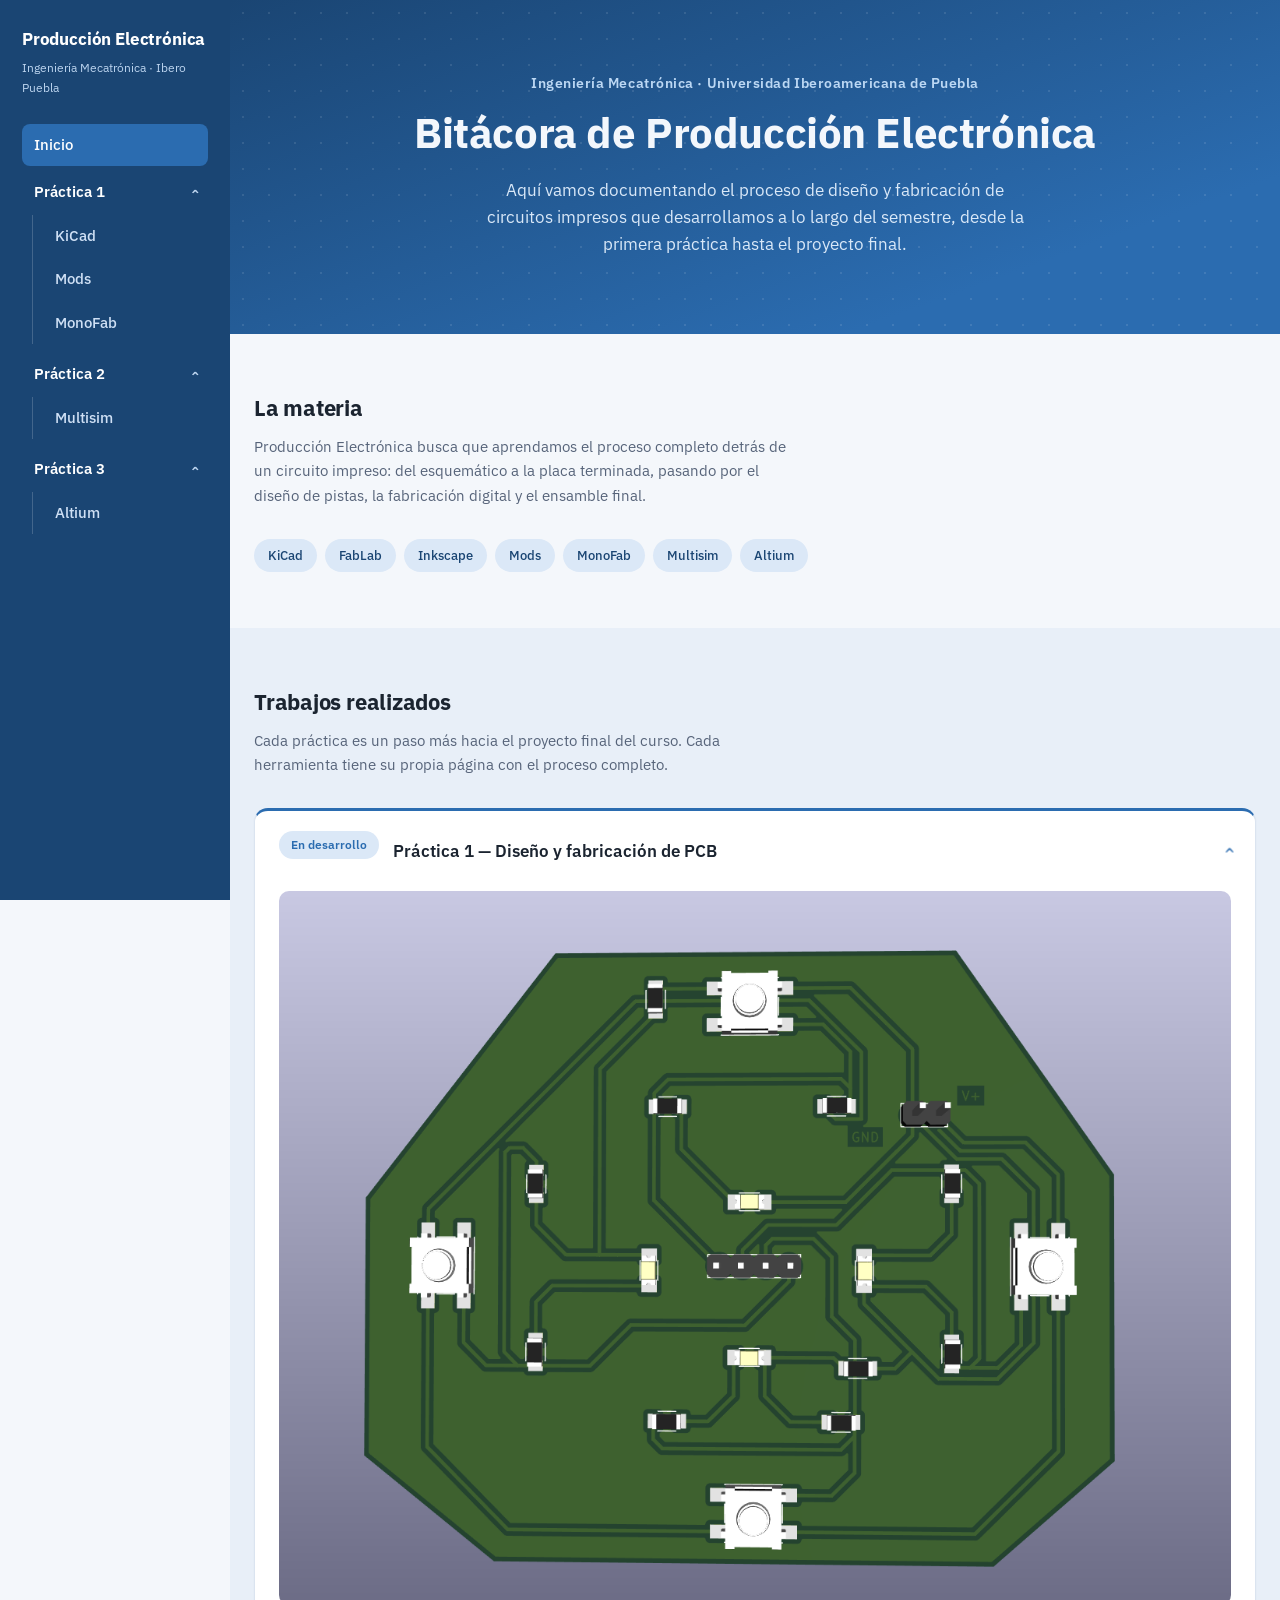
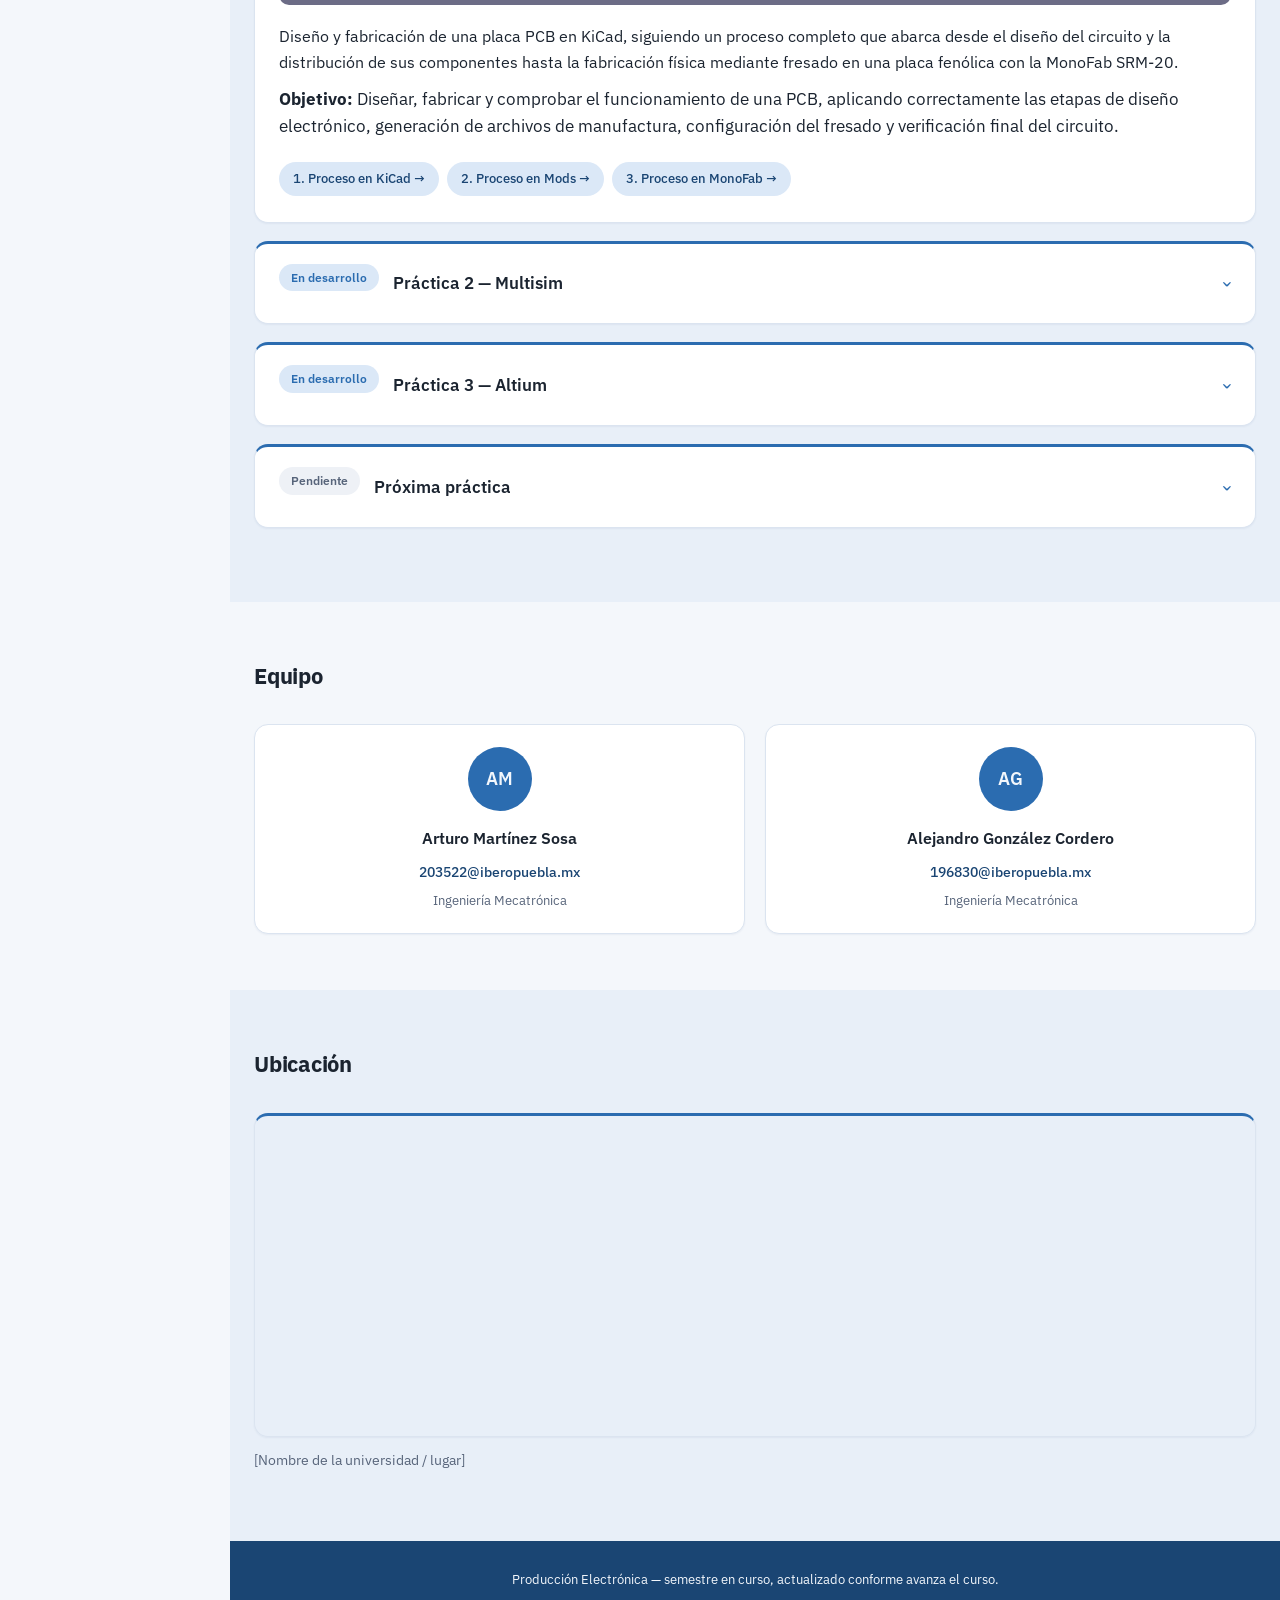
==== commit dcd30f6f: "Add details for Práctica 2 and Práctica 3" ====
--- a/index.html
+++ b/index.html
@@ -29,6 +29,12 @@
         <summary>Práctica 2</summary>
         <div class="sidebar-subnav">
           <a href="multisim.html">Multisim</a>
+        </div>
+      </details>
+      <details class="sidebar-group" open>
+        <summary>Práctica 3</summary>
+        <div class="sidebar-subnav">
+          <a href="altium.html">Altium</a>
         </div>
       </details>
     </nav>
@@ -86,6 +92,44 @@
           <a href="kicad.html" class="tool-chip" style="text-decoration:none;">1. Proceso en KiCad →</a>
           <a href="mods.html" class="tool-chip" style="text-decoration:none;">2. Proceso en Mods →</a>
           <a href="monofab.html" class="tool-chip" style="text-decoration:none;">3. Proceso en MonoFab →</a>
+        </div>
+      </div>
+    </details>
+
+    <details class="accordion">
+      <summary>
+        <div class="accordion-title">
+          <span class="status-pill">En desarrollo</span>
+          <h3>Práctica 2 — Multisim</h3>
+        </div>
+        <span class="accordion-chevron">›</span>
+      </summary>
+      <div class="accordion-body">
+        <div class="work-thumb">[ imagen pendiente ]</div>
+        <p>Introducción a Multisim: construcción de un circuito con compuertas lógicas a partir de una función booleana, simulación de diodos y uso de señales eléctricas.</p>
+        <p style="color:var(--ink); font-size:16.5px; margin:-6px 0 20px;"><strong>Objetivo:</strong> Aprender a utilizar las herramientas básicas de Multisim para diseñar y simular circuitos electrónicos, comprender el funcionamiento de las compuertas lógicas y analizar diferentes señales eléctricas.</p>
+
+        <div class="tools-row">
+          <a href="multisim.html" class="tool-chip" style="text-decoration:none;">Proceso en Multisim →</a>
+        </div>
+      </div>
+    </details>
+
+    <details class="accordion">
+      <summary>
+        <div class="accordion-title">
+          <span class="status-pill">En desarrollo</span>
+          <h3>Práctica 3 — Altium</h3>
+        </div>
+        <span class="accordion-chevron">›</span>
+      </summary>
+      <div class="accordion-body">
+        <div class="work-thumb">[ imagen pendiente ]</div>
+        <p>Diseño de una placa PCB en Altium Designer, siguiendo el flujo de trabajo desde el esquemático hasta el diseño de la placa y la generación de archivos de manufactura.</p>
+        <p style="color:var(--ink); font-size:16.5px; margin:-6px 0 20px;"><strong>Objetivo:</strong> Diseñar una PCB en Altium Designer, aplicando correctamente las etapas de captura de esquemático, diseño de la placa y generación de archivos de fabricación.</p>
+
+        <div class="tools-row">
+          <a href="altium.html" class="tool-chip" style="text-decoration:none;">Proceso en Altium →</a>
         </div>
       </div>
     </details>
